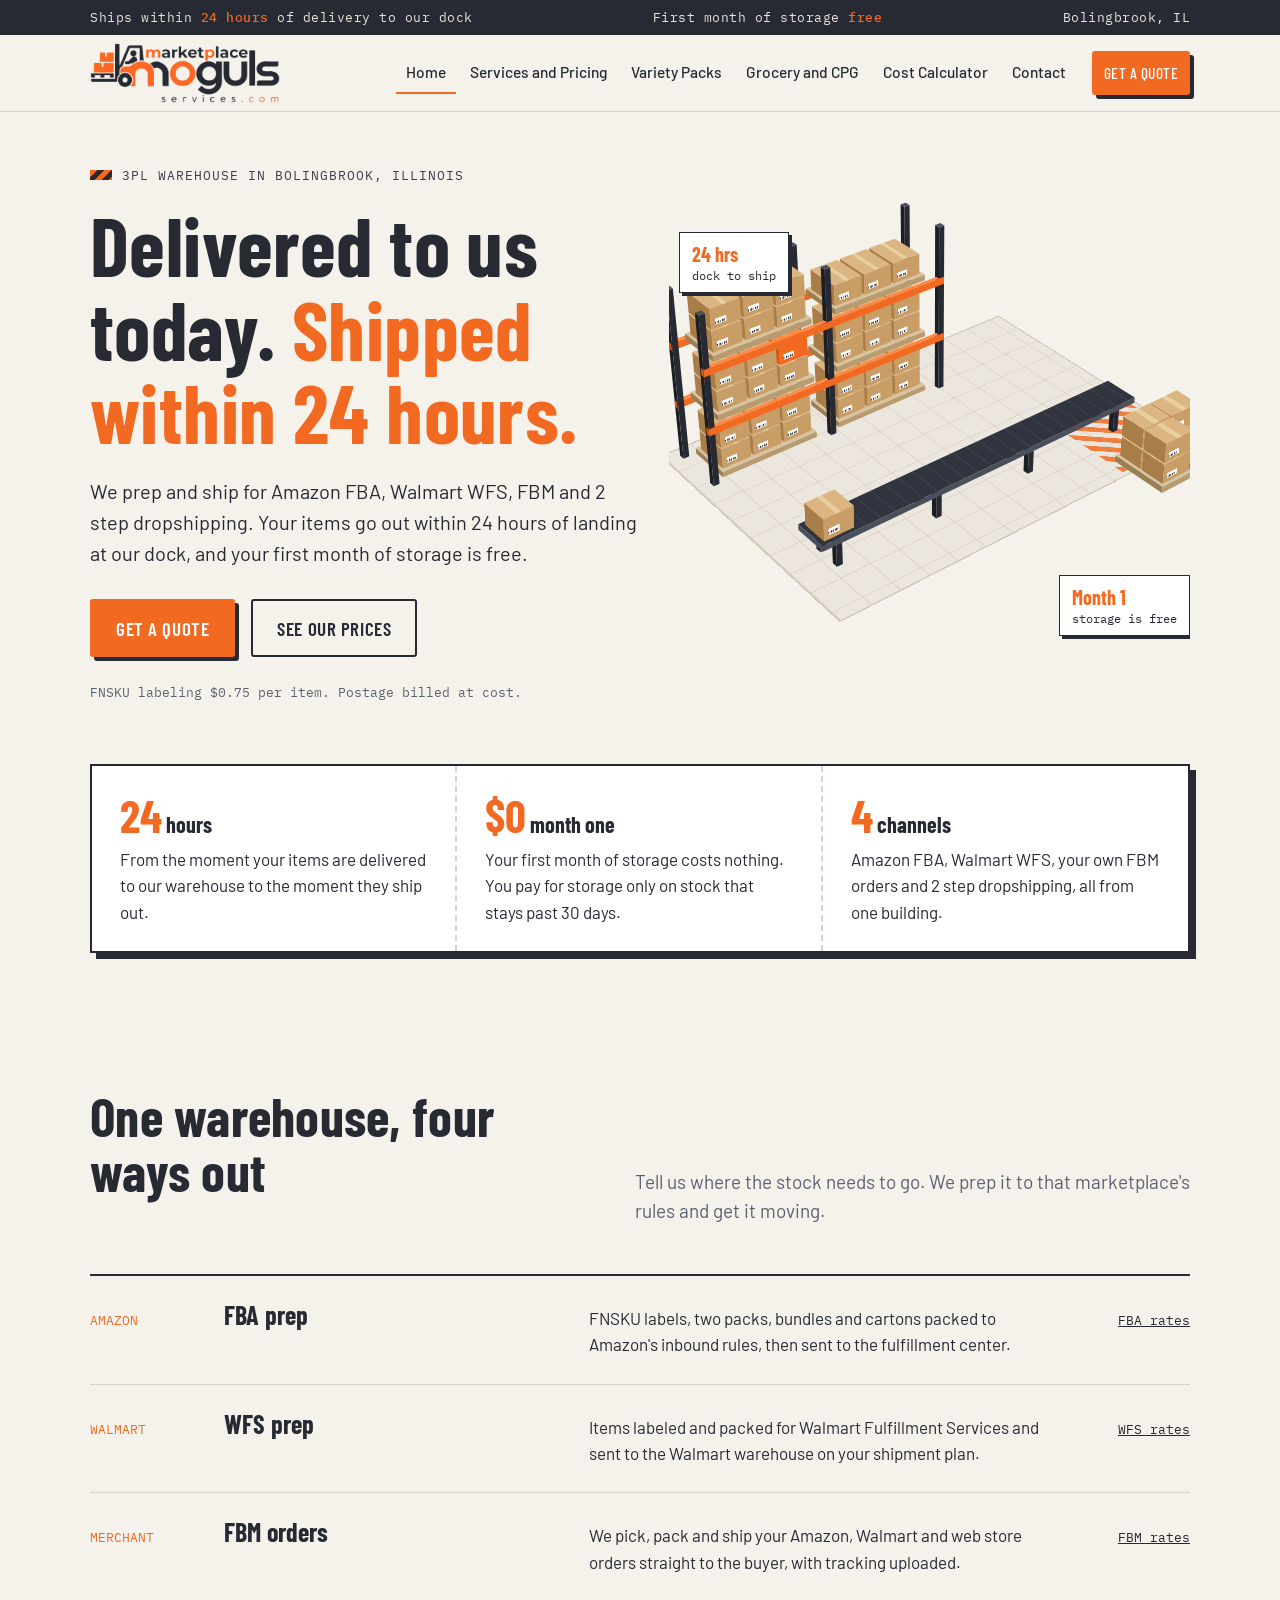
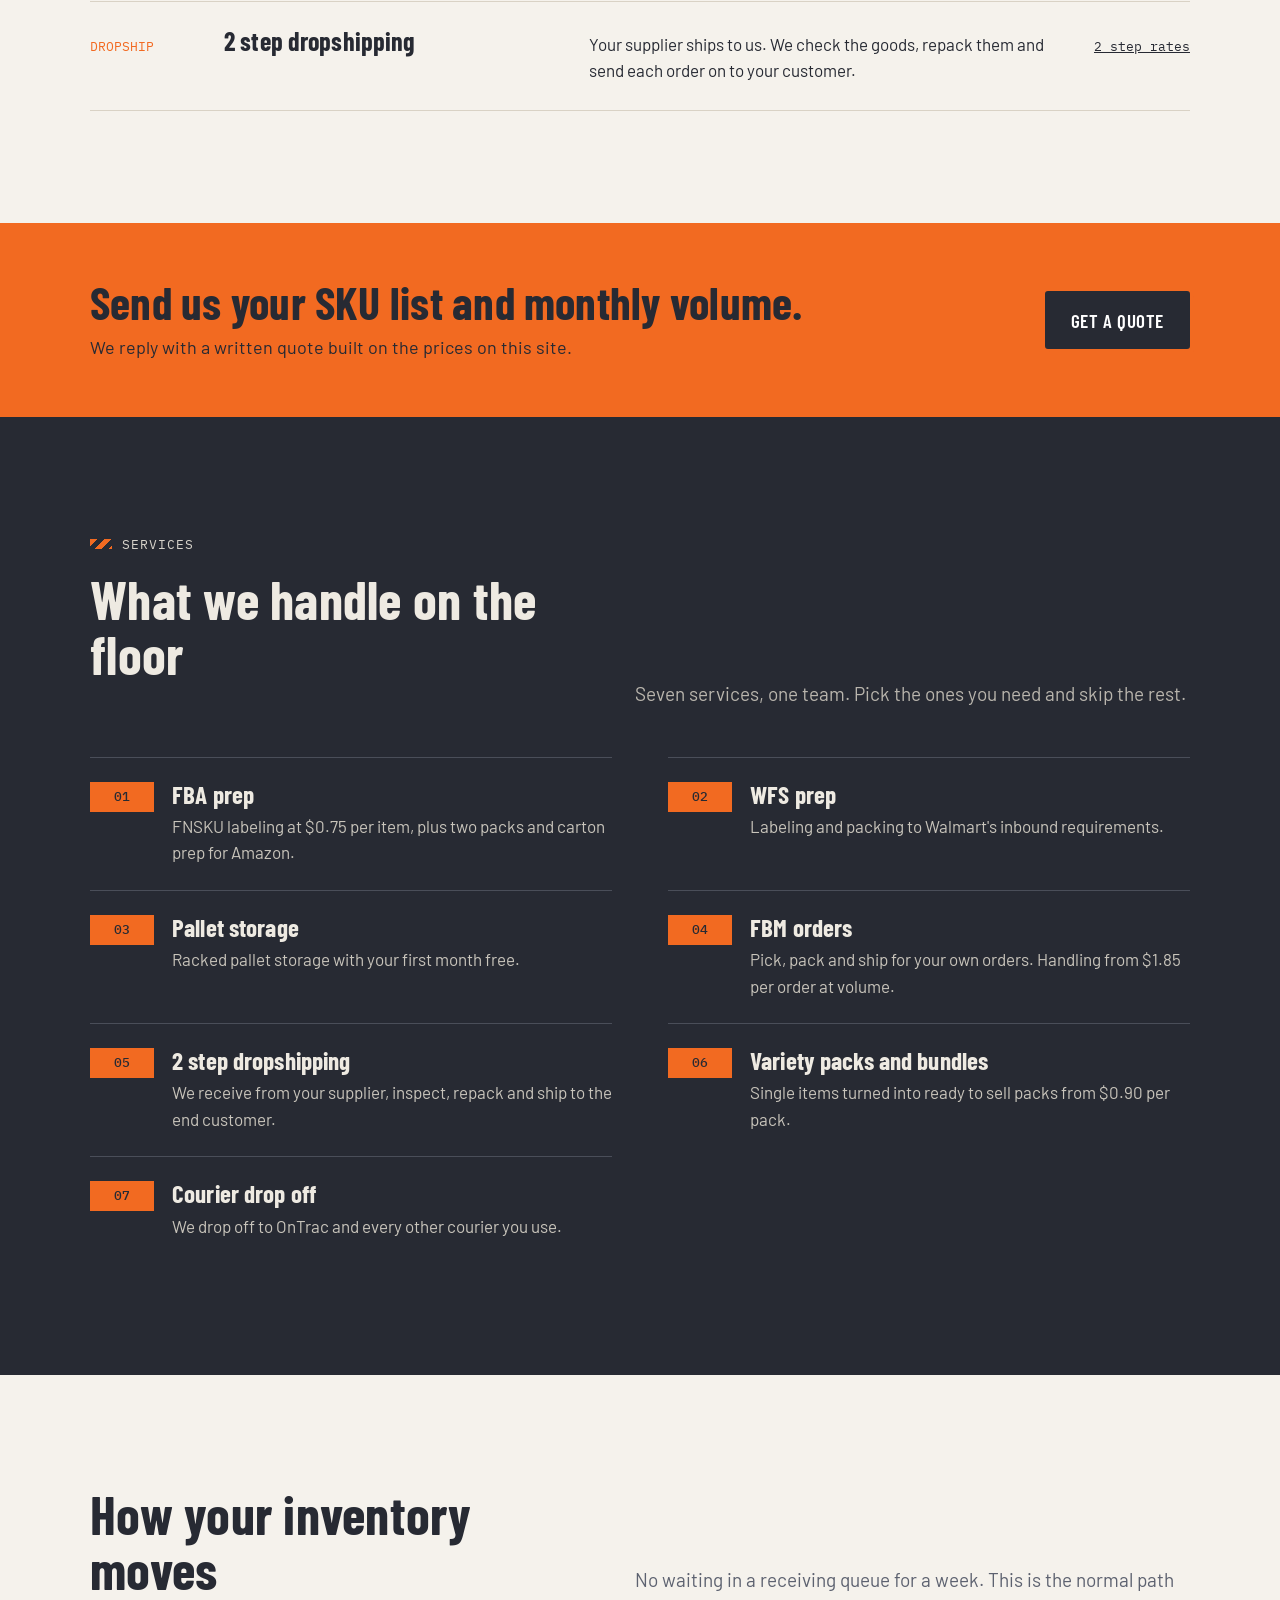
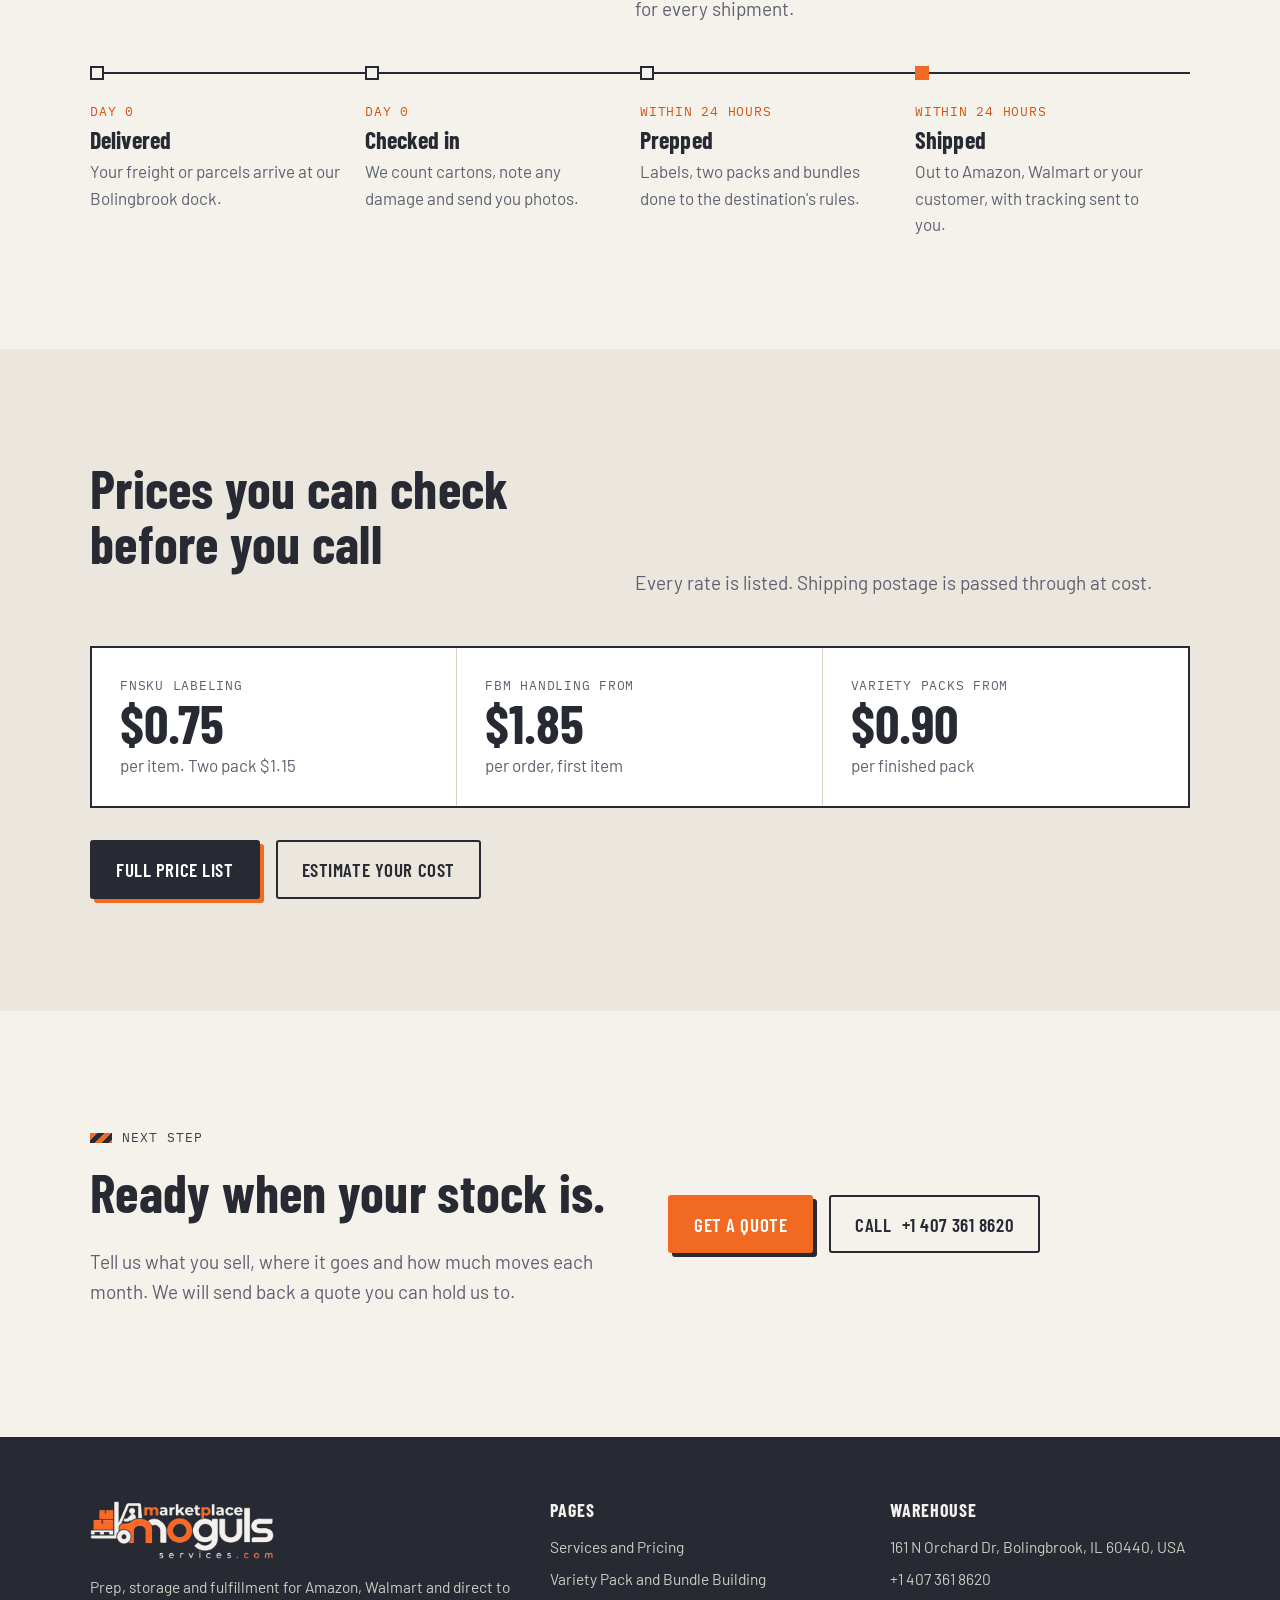
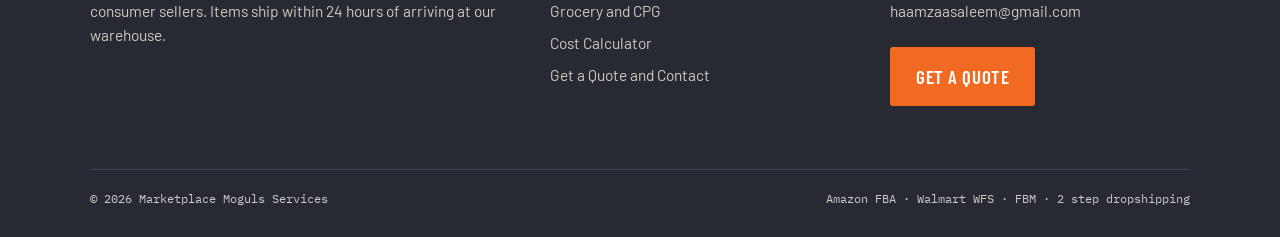
==== index.html @ 9d847d8a "Build 3PL warehouse website Six pages (home, services and pricing, variety packs, grocery and CPG, c" ====
<!doctype html>
<html lang="en">
<head>
<meta charset="utf-8">
<meta name="viewport" content="width=device-width, initial-scale=1">
<title>Marketplace Moguls Services | 3PL Prep and Fulfillment in Bolingbrook, IL</title>
<meta name="description" content="Amazon FBA prep, Walmart WFS prep, FBM orders and 2 step dropshipping. Items ship within 24 hours of delivery and the first month of storage is free.">
<link rel="icon" href="assets/img/favicon.png">
<link rel="preconnect" href="https://fonts.googleapis.com">
<link rel="preconnect" href="https://fonts.gstatic.com" crossorigin>
<link href="https://fonts.googleapis.com/css2?family=Barlow:wght@400;500;600&family=Barlow+Condensed:wght@600;700&family=IBM+Plex+Mono:wght@400;500&display=swap" rel="stylesheet">
<link rel="stylesheet" href="assets/css/style.css">
</head>
<body>
<a class="skip" href="#main">Skip to content</a>
<div class="topbar">
  <div class="wrap">
    <span>Ships within <b>24 hours</b> of delivery to our dock</span>
    <span class="hide-sm">First month of storage <b>free</b></span>
    <span class="hide-sm">Bolingbrook, IL</span>
  </div>
</div>
<header class="site-header">
  <div class="wrap">
    <a class="brand" href="index.html"><img src="assets/img/logo.png" alt="Marketplace Moguls Services" width="1000" height="315"></a>
    <button class="menu-btn" type="button" aria-expanded="false" aria-controls="nav">Menu</button>
    <nav class="nav" id="nav" aria-label="Main">
      <a href="index.html" aria-current="page">Home</a>
      <a href="services.html">Services and Pricing</a>
      <a href="bundles.html">Variety Packs</a>
      <a href="grocery.html">Grocery and CPG</a>
      <a href="calculator.html">Cost Calculator</a>
      <a href="quote.html">Contact</a>
      <a class="btn orange header-cta" href="quote.html">Get a Quote</a>
    </nav>
  </div>
</header>
<main id="main">
<section class="hero">
  <div class="wrap">
    <div>
      <div class="tag">3PL warehouse in Bolingbrook, Illinois</div>
      <h1>Delivered to us today. <em>Shipped within 24 hours.</em></h1>
      <p class="lead">We prep and ship for Amazon FBA, Walmart WFS, FBM and 2 step dropshipping. Your items go out within 24 hours of landing at our dock, and your first month of storage is free.</p>
      <div class="btn-row">
        <a class="btn orange" href="quote.html">Get a Quote</a>
        <a class="btn ghost" href="services.html">See our prices</a>
      </div>
      <p class="hero-note">FNSKU labeling <span data-price="fnsku.perItem">$0.75</span> per item. Postage billed at cost.</p>
    </div>
    <div class="stage" data-scene="hero" aria-hidden="true">
      <div class="chip a"><b>24 hrs</b>dock to ship</div>
      <div class="chip b"><b>Month 1</b>storage is free</div>
      <div class="world"></div>
    </div>
  </div>
</section>

<section style="padding-top:8px">
  <div class="wrap">
    <div class="ticket tilt" data-tilt="3">
      <div>
        <div class="big">24<small>hours</small></div>
        <p>From the moment your items are delivered to our warehouse to the moment they ship out.</p>
      </div>
      <div>
        <div class="big">$0<small>month one</small></div>
        <p>Your first month of storage costs nothing. You pay for storage only on stock that stays past 30 days.</p>
      </div>
      <div>
        <div class="big">4<small>channels</small></div>
        <p>Amazon FBA, Walmart WFS, your own FBM orders and 2 step dropshipping, all from one building.</p>
      </div>
    </div>
  </div>
</section>

<section style="padding-top:24px">
  <div class="wrap">
    <div class="section-head reveal">
      <h2>One warehouse, four ways out</h2>
      <p class="muted">Tell us where the stock needs to go. We prep it to that marketplace's rules and get it moving.</p>
    </div>
    <div class="channels">
      <div class="channel reveal">
        <span class="code">AMAZON</span>
        <h3>FBA prep</h3>
        <p>FNSKU labels, two packs, bundles and cartons packed to Amazon's inbound rules, then sent to the fulfillment center.</p>
        <a href="services.html#fba">FBA rates</a>
      </div>
      <div class="channel reveal">
        <span class="code">WALMART</span>
        <h3>WFS prep</h3>
        <p>Items labeled and packed for Walmart Fulfillment Services and sent to the Walmart warehouse on your shipment plan.</p>
        <a href="services.html#wfs">WFS rates</a>
      </div>
      <div class="channel reveal">
        <span class="code">MERCHANT</span>
        <h3>FBM orders</h3>
        <p>We pick, pack and ship your Amazon, Walmart and web store orders straight to the buyer, with tracking uploaded.</p>
        <a href="services.html#fbm">FBM rates</a>
      </div>
      <div class="channel reveal">
        <span class="code">DROPSHIP</span>
        <h3>2 step dropshipping</h3>
        <p>Your supplier ships to us. We check the goods, repack them and send each order on to your customer.</p>
        <a href="services.html#two-step">2 step rates</a>
      </div>
    </div>
  </div>
</section>

<div class="cta-band">
  <div class="wrap">
    <div>
      <h2>Send us your SKU list and monthly volume.</h2>
      <p>We reply with a written quote built on the prices on this site.</p>
    </div>
    <a class="btn" href="quote.html">Get a Quote</a>
  </div>
</div>

<section class="on-dark">
  <div class="wrap">
    <div class="section-head">
      <div>
        <div class="tag">Services</div>
        <h2>What we handle on the floor</h2>
      </div>
      <p class="muted">Seven services, one team. Pick the ones you need and skip the rest.</p>
    </div>
    <div class="aisles">
      <a class="aisle" href="services.html#fba"><span class="num">01</span><div><h3>FBA prep</h3><p>FNSKU labeling at <span data-price="fnsku.perItem">$0.75</span> per item, plus two packs and carton prep for Amazon.</p></div></a>
      <a class="aisle" href="services.html#wfs"><span class="num">02</span><div><h3>WFS prep</h3><p>Labeling and packing to Walmart's inbound requirements.</p></div></a>
      <a class="aisle" href="services.html#storage"><span class="num">03</span><div><h3>Pallet storage</h3><p>Racked pallet storage with your first month free.</p></div></a>
      <a class="aisle" href="services.html#fbm"><span class="num">04</span><div><h3>FBM orders</h3><p>Pick, pack and ship for your own orders. Handling from <span data-price="d.fbmFrom">$1.85</span> per order at volume.</p></div></a>
      <a class="aisle" href="services.html#two-step"><span class="num">05</span><div><h3>2 step dropshipping</h3><p>We receive from your supplier, inspect, repack and ship to the end customer.</p></div></a>
      <a class="aisle" href="bundles.html"><span class="num">06</span><div><h3>Variety packs and bundles</h3><p>Single items turned into ready to sell packs from <span data-price="d.bundleFrom">$0.90</span> per pack.</p></div></a>
      <a class="aisle" href="services.html#courier"><span class="num">07</span><div><h3>Courier drop off</h3><p>We drop off to OnTrac and every other courier you use.</p></div></a>
    </div>
  </div>
</section>

<section>
  <div class="wrap">
    <div class="section-head reveal">
      <h2>How your inventory moves</h2>
      <p class="muted">No waiting in a receiving queue for a week. This is the normal path for every shipment.</p>
    </div>
    <ol class="timeline reveal">
      <li><span class="when">Day 0</span><h4>Delivered</h4><p>Your freight or parcels arrive at our Bolingbrook dock.</p></li>
      <li><span class="when">Day 0</span><h4>Checked in</h4><p>We count cartons, note any damage and send you photos.</p></li>
      <li><span class="when">Within 24 hours</span><h4>Prepped</h4><p>Labels, two packs and bundles done to the destination's rules.</p></li>
      <li><span class="when">Within 24 hours</span><h4>Shipped</h4><p>Out to Amazon, Walmart or your customer, with tracking sent to you.</p></li>
    </ol>
  </div>
</section>

<section class="band-paper2">
  <div class="wrap">
    <div class="section-head reveal">
      <h2>Prices you can check before you call</h2>
      <p class="muted">Every rate is listed. Shipping postage is passed through at cost.</p>
    </div>
    <div class="snap tilt" data-tilt="3">
      <div>
        <div class="from">FNSKU labeling</div>
        <div class="amt" data-price="fnsku.perItem">$0.75</div>
        <div class="unit">per item. Two pack <span data-price="d.twoPack">$1.15</span></div>
      </div>
      <div>
        <div class="from">FBM handling from</div>
        <div class="amt" data-price="d.fbmFrom">$1.85</div>
        <div class="unit">per order, first item</div>
      </div>
      <div>
        <div class="from">Variety packs from</div>
        <div class="amt" data-price="d.bundleFrom">$0.90</div>
        <div class="unit">per finished pack</div>
      </div>
    </div>
    <div class="btn-row" style="margin-top:32px">
      <a class="btn" href="services.html">Full price list</a>
      <a class="btn ghost" href="calculator.html">Estimate your cost</a>
    </div>
  </div>
</section>

<section>
  <div class="wrap split">
    <div class="reveal">
      <div class="tag">Next step</div>
      <h2>Ready when your stock is.</h2>
      <p class="muted" style="font-size:19px">Tell us what you sell, where it goes and how much moves each month. We will send back a quote you can hold us to.</p>
    </div>
    <div class="btn-row reveal">
      <a class="btn orange" href="quote.html">Get a Quote</a>
      <a class="btn ghost" href="tel:+14073618620" data-setting-href="phone">Call <span data-setting="phone">+1 407 361 8620</span></a>
    </div>
  </div>
</section>
</main>
<footer class="site-footer">
  <div class="wrap">
    <div class="cols">
      <div>
        <img src="assets/img/logo-light.png" alt="Marketplace Moguls Services" width="1000" height="315" loading="lazy">
        <p>Prep, storage and fulfillment for Amazon, Walmart and direct to consumer sellers. Items ship within 24 hours of arriving at our warehouse.</p>
      </div>
      <div>
        <h4>Pages</h4>
        <ul>
          <li><a href="services.html">Services and Pricing</a></li>
          <li><a href="bundles.html">Variety Pack and Bundle Building</a></li>
          <li><a href="grocery.html">Grocery and CPG</a></li>
          <li><a href="calculator.html">Cost Calculator</a></li>
          <li><a href="quote.html">Get a Quote and Contact</a></li>
        </ul>
      </div>
      <div>
        <h4>Warehouse</h4>
        <ul>
          <li data-setting="address">161 N Orchard Dr, Bolingbrook, IL 60440, USA</li>
          <li data-if-setting="phone"><a href="tel:+14073618620" data-setting-href="phone" data-setting="phone">+1 407 361 8620</a></li>
          <li><a href="mailto:haamzaasaleem@gmail.com" data-setting-href="contactEmail" data-setting="contactEmail">haamzaasaleem@gmail.com</a></li>
          <li data-if-setting="hours" data-setting="hours"></li>
        </ul>
        <p style="margin-top:20px"><a class="btn orange" href="quote.html">Get a Quote</a></p>
      </div>
    </div>
    <div class="base">
      <span>&copy; <span data-year>2026</span> Marketplace Moguls Services</span>
      <span>Amazon FBA &middot; Walmart WFS &middot; FBM &middot; 2 step dropshipping</span>
    </div>
  </div>
</footer>
<script src="assets/js/site.js"></script>
<script src="assets/js/three-d.js"></script>
</body>
</html>
---- assets/css/style.css ----
/* Marketplace Moguls Services
   Plain CSS, no framework. Colors come from the logo. */

:root {
  --ink: #272a33;
  --ink-2: #3b3f4b;
  --ink-soft: #5d6270;
  --orange: #f26a21;
  --orange-deep: #d4550f;
  --paper: #f5f2ec;
  --paper-2: #ece7de;
  --white: #ffffff;
  --line: #d9d2c5;
  --kraft: #c99d66;
  --kraft-top: #dcb682;
  --kraft-side: #a97d48;
  --ok: #2f7a4a;
  --err: #b3261e;

  --f-head: "Barlow Condensed", "Arial Narrow", sans-serif;
  --f-body: "Barlow", "Helvetica Neue", Arial, sans-serif;
  --f-mono: "IBM Plex Mono", ui-monospace, Menlo, monospace;

  --wrap: 1180px;
  --gutter: clamp(16px, 4vw, 40px);
}

*, *::before, *::after { box-sizing: border-box; }
html { scroll-behavior: smooth; }
body {
  margin: 0;
  background: var(--paper);
  color: var(--ink);
  font-family: var(--f-body);
  font-size: 17px;
  line-height: 1.55;
  -webkit-font-smoothing: antialiased;
}
img { max-width: 100%; display: block; }
a { color: inherit; }
p { margin: 0 0 1em; }
h1, h2, h3, h4 {
  font-family: var(--f-head);
  font-weight: 700;
  line-height: 1.02;
  margin: 0 0 .5em;
  letter-spacing: .005em;
}
h1 { font-size: clamp(44px, 6.4vw, 84px); }
h2 { font-size: clamp(34px, 4.2vw, 54px); }
h3 { font-size: 26px; }
h4 { font-size: 20px; }

.wrap { max-width: var(--wrap); margin: 0 auto; padding: 0 var(--gutter); }
.mono { font-family: var(--f-mono); }
.muted { color: var(--ink-soft); }
.accent { color: var(--orange); }
.skip { position: absolute; left: -999px; }
.skip:focus { left: 12px; top: 12px; z-index: 99; background: var(--white); padding: 8px 12px; }

/* small uppercase tag, styled like a rack location label */
.tag {
  display: inline-flex;
  align-items: center;
  gap: 10px;
  font-family: var(--f-mono);
  font-size: 12.5px;
  letter-spacing: .08em;
  text-transform: uppercase;
  color: var(--ink-2);
  margin-bottom: 18px;
}
.tag::before {
  content: "";
  width: 22px;
  height: 10px;
  background: repeating-linear-gradient(135deg, var(--orange) 0 5px, var(--ink) 5px 10px);
}
.on-dark .tag { color: #d7d3cb; }

/* ---------- buttons ---------- */
.btn {
  display: inline-flex;
  align-items: center;
  justify-content: center;
  gap: 10px;
  font-family: var(--f-head);
  font-size: 19px;
  font-weight: 600;
  letter-spacing: .03em;
  text-transform: uppercase;
  text-decoration: none;
  padding: 13px 24px 12px;
  border: 2px solid var(--ink);
  background: var(--ink);
  color: var(--white);
  border-radius: 3px;
  cursor: pointer;
  transition: transform .15s ease, background .15s ease, box-shadow .15s ease;
  box-shadow: 4px 4px 0 var(--orange);
}
.btn:hover { transform: translate(-2px, -2px); box-shadow: 6px 6px 0 var(--orange); }
.btn:active { transform: translate(2px, 2px); box-shadow: 1px 1px 0 var(--orange); }
.btn.orange { background: var(--orange); border-color: var(--orange); box-shadow: 4px 4px 0 var(--ink); }
.btn.orange:hover { box-shadow: 6px 6px 0 var(--ink); }
.btn.ghost { background: transparent; color: var(--ink); box-shadow: none; }
.btn.ghost:hover { background: var(--ink); color: var(--white); transform: none; }
.btn.light { background: var(--paper); color: var(--ink); border-color: var(--paper); box-shadow: 4px 4px 0 var(--ink); }
.btn[disabled] { opacity: .6; cursor: wait; }
.btn-row { display: flex; flex-wrap: wrap; gap: 16px; align-items: center; }

/* ---------- header ---------- */
.topbar {
  background: var(--ink);
  color: #e9e5dd;
  font-family: var(--f-mono);
  font-size: 12.5px;
  letter-spacing: .04em;
}
.topbar .wrap { display: flex; gap: 28px; justify-content: space-between; padding-top: 8px; padding-bottom: 8px; }
.topbar b { color: var(--orange); font-weight: 500; }
.topbar a { text-decoration: none; }

.site-header {
  position: sticky;
  top: 0;
  z-index: 50;
  background: rgba(245, 242, 236, .94);
  backdrop-filter: saturate(1.2) blur(6px);
  border-bottom: 1px solid var(--line);
}
.site-header .wrap { display: flex; align-items: center; gap: 24px; height: 76px; }
.brand img { height: 60px; width: auto; }
.nav { display: flex; gap: 4px; margin-left: auto; align-items: center; }
.nav a {
  text-decoration: none;
  font-weight: 500;
  font-size: 15.5px;
  padding: 8px 10px;
  border-bottom: 2px solid transparent;
}
.nav a:hover { border-color: var(--line); }
.nav a[aria-current="page"] { border-color: var(--orange); }
.header-cta { margin-left: 12px; padding: 10px 18px 9px; font-size: 17px; box-shadow: 3px 3px 0 var(--orange); }
.menu-btn {
  display: none;
  margin-left: auto;
  background: none;
  border: 2px solid var(--ink);
  padding: 8px 10px;
  font-family: var(--f-mono);
  font-size: 13px;
  cursor: pointer;
}

@media (max-width: 1060px) {
  .menu-btn { display: block; }
  .nav {
    position: absolute;
    top: 76px; left: 0; right: 0;
    flex-direction: column;
    align-items: stretch;
    background: var(--paper);
    border-bottom: 2px solid var(--ink);
    padding: 8px var(--gutter) 20px;
    display: none;
  }
  .nav.open { display: flex; }
  .nav a { padding: 12px 0; border-bottom: 1px solid var(--line); }
  .header-cta { margin: 14px 0 0; }
  .topbar .hide-sm { display: none; }
}

/* ---------- sections ---------- */
section { padding: clamp(64px, 9vw, 112px) 0; }
.on-dark { background: var(--ink); color: #eeeae2; }
.on-dark .muted { color: #b9b5ad; }
.band-paper2 { background: var(--paper-2); }
.section-head { display: grid; grid-template-columns: 1fr 1.1fr; gap: 40px; align-items: end; margin-bottom: 48px; }
.section-head p { font-size: 19px; margin: 0; }
@media (max-width: 860px) { .section-head { grid-template-columns: 1fr; gap: 12px; } }

/* ---------- hero ---------- */
.hero { padding: 48px 0 40px; overflow: hidden; }
.hero .wrap { display: grid; grid-template-columns: 1.05fr 1fr; gap: 32px; align-items: center; }
.hero h1 { margin-bottom: 22px; }
.hero h1 em { font-style: normal; color: var(--orange); }
.hero .lead { font-size: 20px; max-width: 34em; margin-bottom: 30px; }
.hero-note { margin-top: 26px; font-family: var(--f-mono); font-size: 13px; color: var(--ink-soft); }
@media (max-width: 920px) { .hero .wrap { grid-template-columns: 1fr; } }

.page-hero { padding: 64px 0 56px; border-bottom: 1px solid var(--line); }
.page-hero .wrap { display: grid; grid-template-columns: 1.2fr 1fr; gap: 40px; align-items: center; }
.page-hero p.lead { font-size: 20px; max-width: 36em; }
@media (max-width: 920px) { .page-hero .wrap { grid-template-columns: 1fr; } }

/* ---------- 3D primitives ---------- */
.stage {
  position: relative;
  height: 470px;
  perspective: 1600px;
  perspective-origin: 50% 30%;
  overflow: hidden;
}
.world {
  position: absolute;
  left: 50%; top: 52%;
  width: 0; height: 0;
  transform-style: preserve-3d;
  transform: rotateX(58deg) rotateZ(-38deg);
  transition: transform .5s cubic-bezier(.2,.7,.2,1);
}
.cub, .cub > i { position: absolute; transform-style: preserve-3d; }
.cub > i { display: block; backface-visibility: hidden; }
.cub > i.t { background: var(--kraft-top); }
.cub > i.f { background: var(--kraft); }
.cub > i.b { background: var(--kraft); }
.cub > i.l { background: var(--kraft-side); }
.cub > i.r { background: var(--kraft-side); }

/* tape across the top of a carton */
.carton > i.t { background: linear-gradient(90deg, transparent 42%, #e9cf9f 42% 58%, transparent 58%), var(--kraft-top); }
.carton > i.f::after {
  content: "";
  position: absolute;
  left: 14%; bottom: 18%;
  width: 38%; height: 30%;
  background:
    repeating-linear-gradient(90deg, var(--ink) 0 1px, transparent 1px 3px, var(--ink) 3px 5px, transparent 5px 6px) 6% 70% / 88% 34% no-repeat,
    #fbfaf7;
}
.carton.orange > i.t { background: linear-gradient(90deg, transparent 42%, #ffb07f 42% 58%, transparent 58%), #ff8a45; }
.carton.orange > i.f, .carton.orange > i.b { background: var(--orange); }
.carton.orange > i.l, .carton.orange > i.r { background: var(--orange-deep); }

.steel > i.t { background: #4a4f5c; }
.steel > i.f, .steel > i.b { background: var(--ink); }
.steel > i.l, .steel > i.r { background: #1c1e25; }
.beam > i.t { background: #ff8a45; }
.beam > i.f, .beam > i.b { background: var(--orange); }
.beam > i.l, .beam > i.r { background: var(--orange-deep); }
.wood > i.t { background: #d8c3a0; }
.wood > i.f, .wood > i.b { background: #b89c70; }
.wood > i.l, .wood > i.r { background: #9a7f55; }
.belt > i.t { background: repeating-linear-gradient(90deg, #30343e 0 18px, #3a3f4a 18px 20px); animation: belt 1.2s linear infinite; background-size: 20px 100%; }
.belt > i.f, .belt > i.b, .belt > i.l, .belt > i.r { background: #4a4f5c; }
@keyframes belt { to { background-position: 20px 0; } }

.floor {
  position: absolute;
  transform-style: preserve-3d;
  background:
    linear-gradient(var(--paper-2), var(--paper-2)) padding-box;
  border: 2px solid #cfc7b8;
}
.floor::before {
  content: "";
  position: absolute; inset: 0;
  background-image:
    linear-gradient(#d5cdbf 1px, transparent 1px),
    linear-gradient(90deg, #d5cdbf 1px, transparent 1px);
  background-size: 40px 40px;
}
.floor .lane {
  position: absolute;
  background: repeating-linear-gradient(45deg, var(--orange) 0 10px, transparent 10px 20px);
  opacity: .85;
}

/* moving cartons on the conveyor */
.mover { animation: slide 7s linear infinite; }
/* scale in and out at the belt ends; opacity would flatten the 3D group */
@keyframes slide {
  0% { transform: translate3d(0, 0, 0) scale3d(.01, .01, .01); }
  6% { transform: translate3d(calc(var(--dist) * .06), 0, 0) scale3d(1, 1, 1); }
  94% { transform: translate3d(calc(var(--dist) * .94), 0, 0) scale3d(1, 1, 1); }
  100% { transform: translate3d(var(--dist), 0, 0) scale3d(.01, .01, .01); }
}

/* floating labels anchored over the 3D scene */
.stage .chip {
  position: absolute;
  background: var(--white);
  border: 1.5px solid var(--ink);
  padding: 8px 12px;
  font-family: var(--f-mono);
  font-size: 12px;
  line-height: 1.35;
  box-shadow: 3px 3px 0 var(--ink);
  z-index: 3;
}
.stage .chip b { display: block; font-family: var(--f-head); font-size: 20px; font-weight: 700; color: var(--orange); }
.stage .chip.a { left: 2%; top: 6%; }
.stage .chip.b { right: 0; bottom: 8%; }
@media (max-width: 920px) { .stage { height: 380px; } }
@media (max-width: 520px) { .stage { height: 300px; } .stage .chip { font-size: 11px; } }

/* ---------- ticket strip (key facts) ---------- */
.ticket {
  display: grid;
  grid-template-columns: repeat(3, 1fr);
  background: var(--white);
  border: 2px solid var(--ink);
  box-shadow: 6px 6px 0 var(--ink);
}
.ticket > div { padding: 26px 28px; border-right: 2px dashed var(--line); }
.ticket > div:last-child { border-right: 0; }
.ticket .big { font-family: var(--f-head); font-weight: 700; font-size: 46px; line-height: 1; color: var(--orange); }
.ticket .big small { font-size: 22px; color: var(--ink); margin-left: 4px; }
.ticket p { margin: 8px 0 0; }
@media (max-width: 760px) {
  .ticket { grid-template-columns: 1fr; }
  .ticket > div { border-right: 0; border-bottom: 2px dashed var(--line); }
  .ticket > div:last-child { border-bottom: 0; }
}

/* ---------- channel rows ---------- */
.channels { border-top: 2px solid var(--ink); }
.channel {
  display: grid;
  grid-template-columns: 110px 1fr 1.4fr 100px;
  gap: 24px;
  align-items: baseline;
  padding: 26px 0;
  border-bottom: 1px solid var(--line);
}
.channel .code { font-family: var(--f-mono); font-size: 13px; color: var(--orange); }
.channel h3 { margin: 0; }
.channel p { margin: 0; }
.channel a { font-family: var(--f-mono); font-size: 13px; white-space: nowrap; text-align: right; }
@media (max-width: 760px) { .channel { grid-template-columns: 1fr; gap: 6px; } }

/* ---------- service list (aisle style) ---------- */
.aisles { display: grid; grid-template-columns: repeat(2, 1fr); gap: 0 56px; }
.aisle {
  display: grid;
  grid-template-columns: 64px 1fr;
  gap: 18px;
  padding: 24px 0;
  border-top: 1px solid #4a4e59;
  text-decoration: none;
}
.aisle .num {
  font-family: var(--f-mono);
  font-size: 13px;
  background: var(--orange);
  color: var(--ink);
  height: 30px;
  display: grid;
  place-items: center;
  font-weight: 500;
}
.aisle h3 { margin: 0 0 6px; font-size: 25px; }
.aisle p { margin: 0; color: #c8c4bb; }
a.aisle:hover h3 { color: var(--orange); }
@media (max-width: 760px) { .aisles { grid-template-columns: 1fr; } }

/* ---------- mid CTA band ---------- */
.cta-band { background: var(--orange); color: var(--ink); padding: 56px 0; position: relative; overflow: hidden; }
.cta-band .wrap { display: flex; flex-wrap: wrap; align-items: center; justify-content: space-between; gap: 24px; }
.cta-band h2 { margin: 0; max-width: 18em; font-size: clamp(30px, 3.6vw, 46px); }
.cta-band p { margin: 8px 0 0; font-size: 18px; }

/* ---------- timeline ---------- */
.timeline { display: grid; grid-template-columns: repeat(4, 1fr); counter-reset: step; border-top: 2px solid var(--ink); }
.timeline li { list-style: none; padding: 22px 22px 0 0; position: relative; }
.timeline li::before {
  content: "";
  position: absolute; top: -8px; left: 0;
  width: 14px; height: 14px;
  background: var(--paper);
  border: 2px solid var(--ink);
}
.timeline li:last-child::before { background: var(--orange); border-color: var(--orange); }
.timeline .when { font-family: var(--f-mono); font-size: 12.5px; color: var(--orange-deep); text-transform: uppercase; letter-spacing: .06em; }
.timeline h4 { margin: 6px 0 6px; font-size: 24px; }
.timeline p { color: var(--ink-soft); margin: 0; }
.timeline { padding: 0; margin: 0; }
@media (max-width: 860px) { .timeline { grid-template-columns: 1fr 1fr; gap: 28px 0; } }
@media (max-width: 520px) { .timeline { grid-template-columns: 1fr; } }

/* ---------- price snapshot ---------- */
.snap { display: grid; grid-template-columns: repeat(3, 1fr); gap: 0; border: 2px solid var(--ink); background: var(--white); }
.snap > div { padding: 28px; border-right: 1px solid var(--line); }
.snap > div:last-child { border-right: 0; }
.snap .from { font-family: var(--f-mono); font-size: 12.5px; text-transform: uppercase; letter-spacing: .06em; color: var(--ink-soft); }
.snap .amt { font-family: var(--f-head); font-size: 54px; font-weight: 700; line-height: 1.05; }
.snap .unit { color: var(--ink-soft); }
@media (max-width: 760px) {
  .snap { grid-template-columns: 1fr; }
  .snap > div { border-right: 0; border-bottom: 1px solid var(--line); }
}

/* ---------- price tables ---------- */
.price-block { display: grid; grid-template-columns: 300px 1fr; gap: 48px; padding: 48px 0; border-top: 2px solid var(--ink); scroll-margin-top: 100px; }
.price-block:first-of-type { border-top: 0; padding-top: 0; }
.price-block h2 { font-size: 40px; }
.price-block .side p { color: var(--ink-soft); }
@media (max-width: 860px) { .price-block { grid-template-columns: 1fr; gap: 16px; } }

table.rate {
  width: 100%;
  border-collapse: collapse;
  background: var(--white);
  border: 1.5px solid var(--ink);
  font-size: 16.5px;
}
table.rate th, table.rate td { text-align: left; padding: 14px 18px; border-bottom: 1px solid var(--line); }
table.rate thead th {
  background: var(--ink);
  color: var(--paper);
  font-family: var(--f-mono);
  font-weight: 500;
  font-size: 12.5px;
  letter-spacing: .06em;
  text-transform: uppercase;
}
table.rate td.p { font-family: var(--f-mono); font-weight: 500; white-space: nowrap; }
table.rate tr:last-child td { border-bottom: 0; }
table.rate tbody tr:hover td { background: #fbf6ef; }
.table-scroll { overflow-x: auto; }
.fine { font-size: 14.5px; color: var(--ink-soft); margin-top: 14px; }
.pending { font-family: var(--f-mono); font-size: 14px; color: var(--orange-deep); }

.price-line {
  display: flex;
  flex-wrap: wrap;
  align-items: baseline;
  gap: 8px 16px;
  background: var(--white);
  border: 1.5px solid var(--ink);
  padding: 22px 24px;
}
.price-line .amt { font-family: var(--f-head); font-size: 48px; font-weight: 700; line-height: 1; }
.price-line + .price-line { border-top: 0; }

/* ---------- two column text ---------- */
.split { display: grid; grid-template-columns: 1fr 1fr; gap: 56px; align-items: center; }
@media (max-width: 860px) { .split { grid-template-columns: 1fr; gap: 32px; } }

.checks { list-style: none; padding: 0; margin: 0; border-top: 2px solid var(--ink); }
.checks li { padding: 18px 0 18px 44px; border-bottom: 1px solid var(--line); position: relative; }
.checks li::before {
  content: "";
  position: absolute; left: 4px; top: 22px;
  width: 20px; height: 12px;
  border-left: 3px solid var(--orange);
  border-bottom: 3px solid var(--orange);
  transform: rotate(-45deg);
}
.checks b { display: block; font-family: var(--f-head); font-size: 23px; font-weight: 700; }
.checks span { color: var(--ink-soft); }

/* expiry alert strip on grocery page */
.expiry { display: grid; grid-template-columns: repeat(3, 1fr); gap: 14px; margin-top: 8px; }
.expiry > div { background: var(--white); border: 1.5px solid var(--ink); padding: 18px; position: relative; }
.expiry .d { font-family: var(--f-head); font-weight: 700; font-size: 42px; line-height: 1; }
.expiry > div:nth-child(2) { border-color: var(--orange); }
.expiry > div:nth-child(3) { background: var(--orange); border-color: var(--orange); }
.expiry small { font-family: var(--f-mono); font-size: 12px; }
@media (max-width: 520px) { .expiry { grid-template-columns: 1fr; } }

/* FIFO lane graphic */
.fifo { display: flex; gap: 8px; align-items: flex-end; margin: 24px 0 8px; }
.fifo div {
  flex: 1;
  background: var(--kraft);
  border-top: 8px solid var(--kraft-top);
  padding: 30px 6px 10px;
  text-align: center;
  font-family: var(--f-mono);
  font-size: 12px;
  color: var(--ink);
}
.fifo div:first-child { background: var(--orange); border-top-color: #ff8a45; color: var(--ink); font-weight: 500; }

/* ---------- forms ---------- */
.form {
  background: var(--white);
  border: 2px solid var(--ink);
  padding: clamp(20px, 3.5vw, 36px);
  box-shadow: 8px 8px 0 var(--ink);
}
.form h3 { margin-top: 0; }
.grid2 { display: grid; grid-template-columns: 1fr 1fr; gap: 0 20px; }
@media (max-width: 620px) { .grid2 { grid-template-columns: 1fr; } }
.field { margin-bottom: 18px; }
.field label, .field .label {
  display: block;
  font-family: var(--f-mono);
  font-size: 12.5px;
  text-transform: uppercase;
  letter-spacing: .06em;
  margin-bottom: 7px;
}
.field input, .field select, .field textarea {
  width: 100%;
  font: inherit;
  font-size: 16px;
  color: var(--ink);
  background: var(--paper);
  border: 1.5px solid #bdb5a6;
  border-radius: 2px;
  padding: 11px 12px;
}
.field input:focus, .field select:focus, .field textarea:focus { outline: 2px solid var(--orange); outline-offset: 1px; border-color: var(--ink); }
.field textarea { min-height: 120px; resize: vertical; }
.opts { display: flex; flex-wrap: wrap; gap: 8px; }
.opts label {
  display: inline-flex;
  align-items: center;
  gap: 8px;
  border: 1.5px solid #bdb5a6;
  padding: 8px 12px;
  cursor: pointer;
  font-size: 15px;
  background: var(--paper);
  text-transform: none;
  letter-spacing: 0;
  font-family: var(--f-body);
  margin: 0;
}
.opts input { width: auto; accent-color: var(--orange); }
.opts label:has(input:checked) { border-color: var(--ink); background: #fde3d3; }
.hp { position: absolute; left: -5000px; }
.form-msg { margin-top: 16px; padding: 12px 14px; font-size: 15.5px; display: none; }
.form-msg.ok { display: block; background: #e3f1e7; border-left: 4px solid var(--ok); }
.form-msg.err { display: block; background: #fbe6e4; border-left: 4px solid var(--err); }
.req { color: var(--orange-deep); }

/* ---------- calculator ---------- */
.calc { display: grid; grid-template-columns: 380px 1fr; gap: 40px; align-items: start; }
@media (max-width: 980px) { .calc { grid-template-columns: 1fr; } }
.dims { display: grid; grid-template-columns: repeat(3, 1fr); gap: 10px; }
.box-preview { height: 230px; perspective: 900px; position: relative; margin: 0 0 8px; }
.box-preview .world { top: 58%; transform: rotateX(62deg) rotateZ(-36deg); }
.box-preview .readout { position: absolute; left: 0; bottom: 0; font-family: var(--f-mono); font-size: 12px; color: var(--ink-soft); }

.results { display: grid; grid-template-columns: repeat(4, 1fr); border: 2px solid var(--ink); background: var(--white); }
.results .col { padding: 22px 20px; border-right: 1px solid var(--line); display: flex; flex-direction: column; }
.results .col:last-child { border-right: 0; }
.results .ch { font-family: var(--f-mono); font-size: 12.5px; letter-spacing: .06em; text-transform: uppercase; color: var(--ink-soft); }
.results h3 { margin: 4px 0 12px; font-size: 28px; }
.results .per { font-family: var(--f-head); font-weight: 700; font-size: 42px; line-height: 1; white-space: nowrap; }
.results .per small { font-size: 16px; font-weight: 500; color: var(--ink-soft); margin-left: 4px; }
.results .start { font-family: var(--f-mono); font-size: 12px; color: var(--orange-deep); text-transform: uppercase; letter-spacing: .05em; min-height: 1.2em; }
.results ul { list-style: none; margin: 16px 0 0; padding: 14px 0 0; border-top: 1px dashed var(--line); font-size: 14.5px; }
.results li { display: flex; justify-content: space-between; gap: 10px; padding: 3px 0; }
.results li span:last-child { font-family: var(--f-mono); white-space: nowrap; }
.results .month { margin-top: auto; padding-top: 14px; font-size: 14.5px; color: var(--ink-soft); }
.results .month b { color: var(--ink); font-family: var(--f-mono); font-weight: 500; }
.results .col.low { background: #fff6ef; box-shadow: inset 0 4px 0 var(--orange); }
@media (max-width: 1100px) { .results { grid-template-columns: 1fr 1fr; } .results .col:nth-child(2) { border-right: 0; } .results .col:nth-child(-n+2) { border-bottom: 1px solid var(--line); } }
@media (max-width: 560px) { .results { grid-template-columns: 1fr; } .results .col { border-right: 0; border-bottom: 1px solid var(--line); } }
.estimate-note { margin-top: 14px; font-size: 15px; padding: 12px 16px; background: var(--paper-2); border-left: 4px solid var(--ink); }
.calc-extra { margin-top: 18px; font-size: 15px; }
.calc-extra .flag { color: var(--orange-deep); font-weight: 600; }

/* ---------- contact ---------- */
.contact-grid { display: grid; grid-template-columns: 1.5fr 1fr; gap: 48px; align-items: start; }
@media (max-width: 920px) { .contact-grid { grid-template-columns: 1fr; } }
.contact-card { border-top: 2px solid var(--ink); padding-top: 18px; }
.contact-card dl { margin: 0; }
.contact-card dt { font-family: var(--f-mono); font-size: 12px; text-transform: uppercase; letter-spacing: .06em; color: var(--ink-soft); margin-top: 18px; }
.contact-card dd { margin: 4px 0 0; font-size: 19px; }

/* ---------- footer ---------- */
.site-footer { background: var(--ink); color: #cfcbc3; padding: 64px 0 28px; font-size: 15.5px; }
.site-footer .cols { display: grid; grid-template-columns: 1.4fr 1fr 1fr; gap: 40px; }
.site-footer img { height: 58px; width: auto; margin-bottom: 16px; }
.site-footer h4 { color: var(--paper); font-size: 18px; text-transform: uppercase; letter-spacing: .05em; margin-bottom: 12px; }
.site-footer ul { list-style: none; padding: 0; margin: 0; }
.site-footer li { padding: 4px 0; }
.site-footer a { text-decoration: none; }
.site-footer a:hover { color: var(--orange); }
.site-footer .base { margin-top: 48px; padding-top: 20px; border-top: 1px solid #424653; display: flex; justify-content: space-between; flex-wrap: wrap; gap: 12px; font-family: var(--f-mono); font-size: 12px; }
@media (max-width: 760px) { .site-footer .cols { grid-template-columns: 1fr; } }

/* ---------- tilt + reveal ---------- */
.tilt { transform-style: preserve-3d; transition: transform .25s ease; will-change: transform; }
.reveal { opacity: 0; transform: translateY(18px); transition: opacity .6s ease, transform .6s ease; }
.reveal.in { opacity: 1; transform: none; }

/* bundle assembly scene */
.bundle-stage { height: 380px; }
.bundle-stage .world { transform: rotateX(60deg) rotateZ(-40deg); }
.bundle-stage .item { transition: transform 1.1s cubic-bezier(.3,.8,.2,1); }
.bundle-stage .cub.wrapfilm > i { background: rgba(255,255,255,.3); outline: 1.5px solid rgba(255,255,255,.8); opacity: 0; transition: opacity .5s ease; }
.bundle-stage.packed .cub.wrapfilm > i { opacity: 1; transition-delay: .8s; }
.prod-a > i.t { background: #ffb07f; } .prod-a > i.f, .prod-a > i.b { background: var(--orange); } .prod-a > i.l, .prod-a > i.r { background: var(--orange-deep); }
.prod-b > i.t { background: #7b8496; } .prod-b > i.f, .prod-b > i.b { background: #4f5666; } .prod-b > i.l, .prod-b > i.r { background: #3b4150; }
.prod-c > i.t { background: #f3e2c2; } .prod-c > i.f, .prod-c > i.b { background: #e1c999; } .prod-c > i.l, .prod-c > i.r { background: #c9ad78; }
.bundle-toggle { font-family: var(--f-mono); font-size: 13px; background: none; border: 1.5px solid var(--ink); padding: 6px 12px; cursor: pointer; position: absolute; left: 0; bottom: 0; z-index: 3; }

/* ---------- admin ---------- */
.admin main { padding: 40px 0 80px; }
.admin fieldset { border: 2px solid var(--ink); background: var(--white); margin: 0 0 28px; padding: 22px 24px 8px; }
.admin legend { font-family: var(--f-head); font-weight: 700; font-size: 24px; padding: 0 8px; }
.admin table { width: 100%; border-collapse: collapse; margin-bottom: 14px; }
.admin th { text-align: left; font-family: var(--f-mono); font-size: 11.5px; text-transform: uppercase; letter-spacing: .05em; padding: 6px 6px; color: var(--ink-soft); }
.admin td { padding: 4px 6px; }
.admin td input { width: 100%; font: inherit; font-size: 15px; padding: 8px; border: 1.5px solid #bdb5a6; background: var(--paper); }
.admin .x { background: none; border: 1.5px solid var(--err); color: var(--err); cursor: pointer; padding: 6px 10px; font-family: var(--f-mono); }
.admin .add { background: none; border: 1.5px dashed var(--ink); cursor: pointer; padding: 8px 14px; font-family: var(--f-mono); font-size: 13px; margin-bottom: 14px; }
.admin .savebar { position: sticky; bottom: 0; background: var(--paper); border-top: 2px solid var(--ink); padding: 14px 0; display: flex; gap: 14px; flex-wrap: wrap; align-items: center; }
.admin .hint { font-size: 14px; color: var(--ink-soft); margin: -4px 0 14px; }

@media (prefers-reduced-motion: reduce) {
  *, *::before, *::after { animation: none !important; transition: none !important; }
  .reveal { opacity: 1; transform: none; }
}
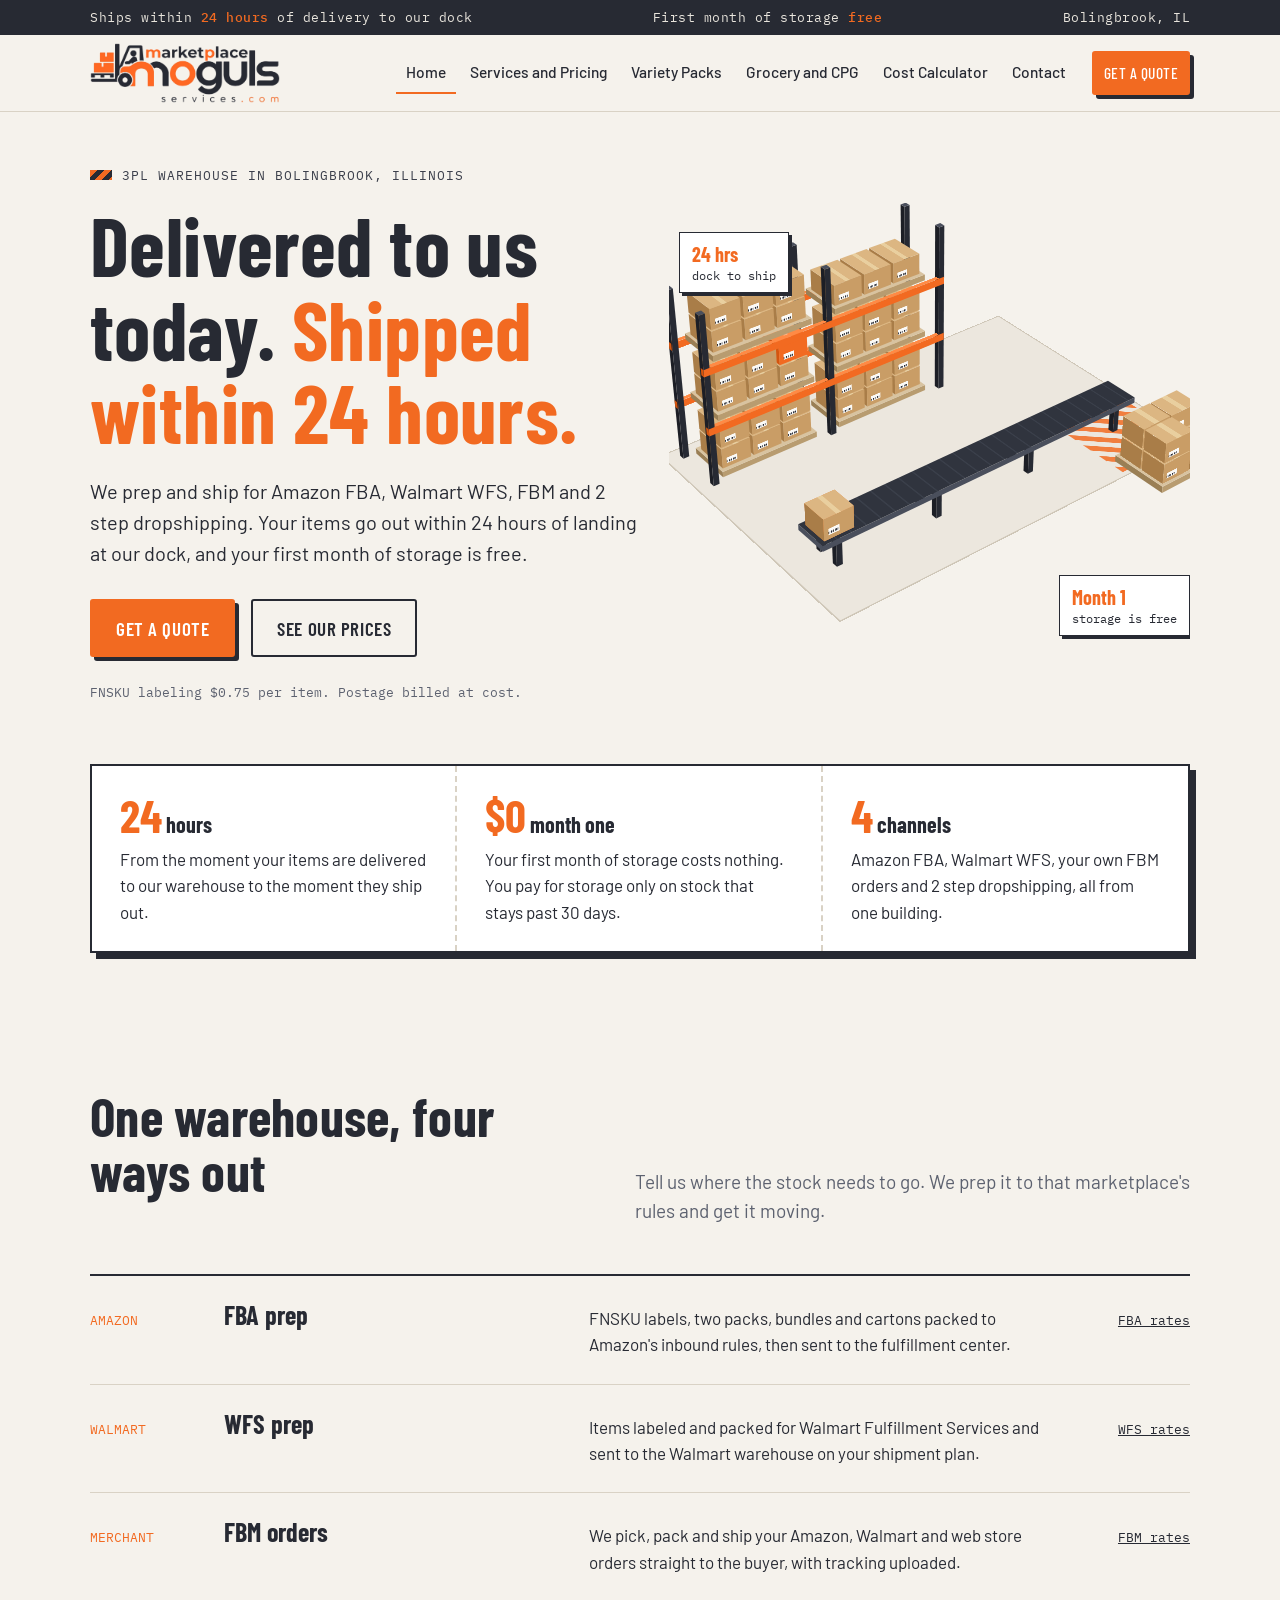
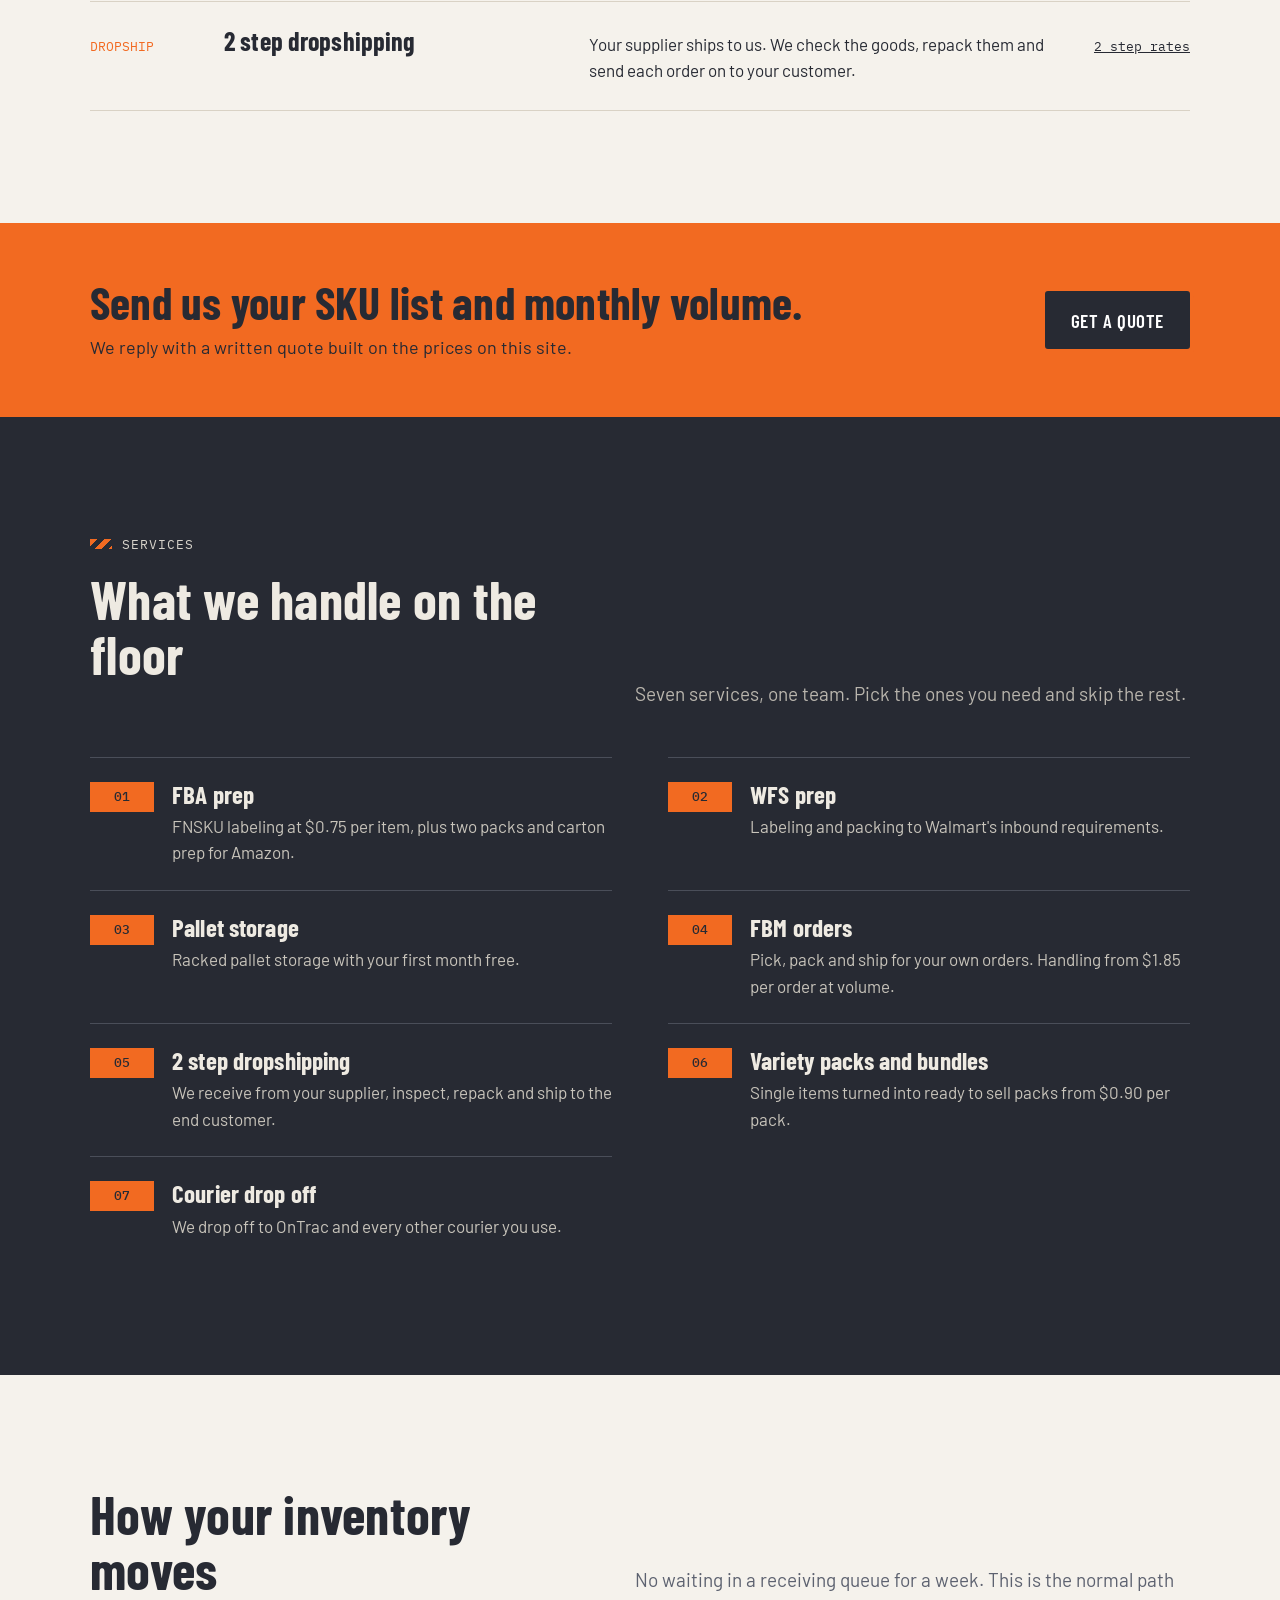
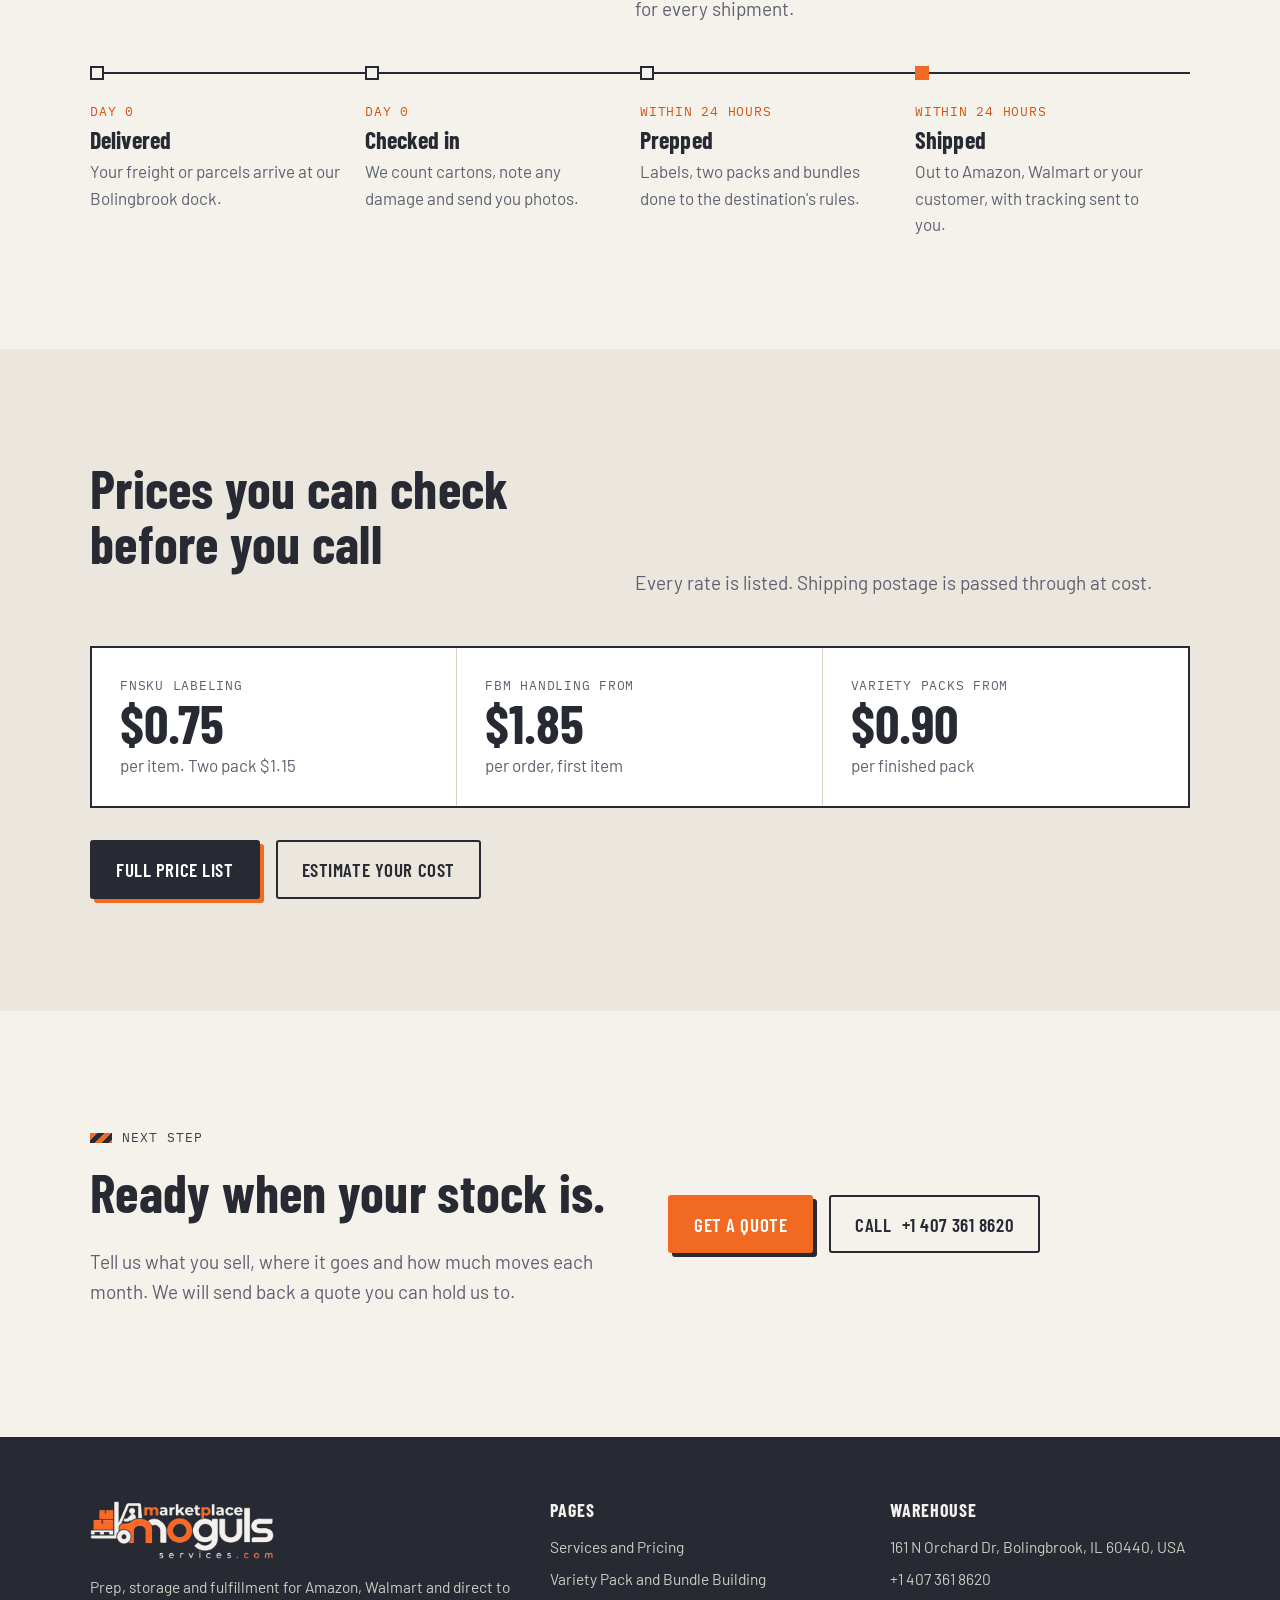
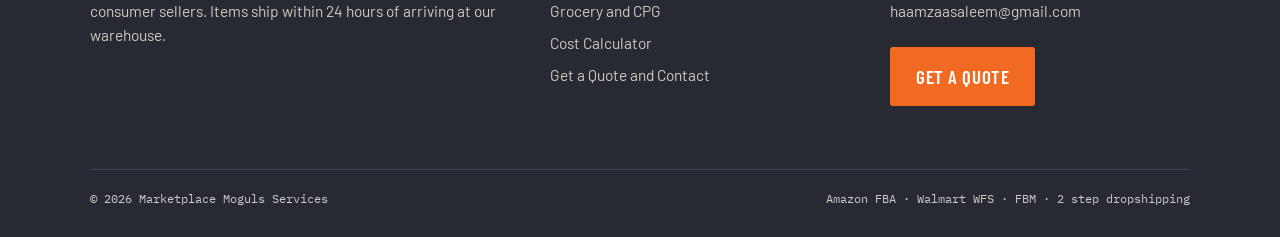
==== commit 34e26418: "Add loading screen with an overhead crane moving a carton Shows on the first page of a visit only, f" ====
--- a/index.html
+++ b/index.html
@@ -5,6 +5,8 @@
 <meta name="viewport" content="width=device-width, initial-scale=1">
 <title>Marketplace Moguls Services | 3PL Prep and Fulfillment in Bolingbrook, IL</title>
 <meta name="description" content="Amazon FBA prep, Walmart WFS prep, FBM orders and 2 step dropshipping. Items ship within 24 hours of delivery and the first month of storage is free.">
+<script>try{if(sessionStorage.getItem("mm_seen"))document.documentElement.classList.add("no-loader")}catch(e){}</script>
+<noscript><style>.loader{display:none}</style></noscript>
 <link rel="icon" href="assets/img/favicon.png">
 <link rel="preconnect" href="https://fonts.googleapis.com">
 <link rel="preconnect" href="https://fonts.gstatic.com" crossorigin>
@@ -12,6 +14,156 @@
 <link rel="stylesheet" href="assets/css/style.css">
 </head>
 <body>
+<div class="loader" id="loader" role="status" aria-label="Loading">
+  <div class="loader-inner">
+    <svg class="crane" viewBox="0 0 480 320" aria-hidden="true">
+      <defs>
+        <linearGradient id="ldWall" x1="0" y1="0" x2="0" y2="1">
+          <stop offset="0" stop-color="#e9e3d8"/><stop offset="1" stop-color="#f5f2ec"/>
+        </linearGradient>
+        <linearGradient id="ldFloor" x1="0" y1="0" x2="0" y2="1">
+          <stop offset="0" stop-color="#d9d1c2"/><stop offset="1" stop-color="#ebe5da"/>
+        </linearGradient>
+        <linearGradient id="ldGirder" x1="0" y1="0" x2="0" y2="1">
+          <stop offset="0" stop-color="#ff9a5c"/><stop offset=".45" stop-color="#f26a21"/><stop offset="1" stop-color="#b8480c"/>
+        </linearGradient>
+        <linearGradient id="ldSteel" x1="0" y1="0" x2="1" y2="0">
+          <stop offset="0" stop-color="#1d2027"/><stop offset=".35" stop-color="#4a505d"/><stop offset=".6" stop-color="#363a45"/><stop offset="1" stop-color="#1d2027"/>
+        </linearGradient>
+        <linearGradient id="ldBody" x1="0" y1="0" x2="0" y2="1">
+          <stop offset="0" stop-color="#4c5260"/><stop offset="1" stop-color="#22252d"/>
+        </linearGradient>
+        <linearGradient id="ldDrum" x1="0" y1="0" x2="0" y2="1">
+          <stop offset="0" stop-color="#9aa0ab"/><stop offset=".5" stop-color="#d6d9de"/><stop offset="1" stop-color="#6b717c"/>
+        </linearGradient>
+        <linearGradient id="ldRope" x1="0" y1="0" x2="1" y2="0">
+          <stop offset="0" stop-color="#2b2e35"/><stop offset=".5" stop-color="#8a8f99"/><stop offset="1" stop-color="#2b2e35"/>
+        </linearGradient>
+        <linearGradient id="ldKraft" x1="0" y1="0" x2="0" y2="1">
+          <stop offset="0" stop-color="#d1a56c"/><stop offset="1" stop-color="#b98c53"/>
+        </linearGradient>
+        <linearGradient id="ldWood" x1="0" y1="0" x2="0" y2="1">
+          <stop offset="0" stop-color="#d9c29a"/><stop offset="1" stop-color="#b39a70"/>
+        </linearGradient>
+        <pattern id="ldHazard" width="8" height="8" patternUnits="userSpaceOnUse" patternTransform="rotate(45)">
+          <rect width="8" height="8" fill="#272a33"/><rect width="4" height="8" fill="#f2b01e"/>
+        </pattern>
+        <pattern id="ldLane" width="12" height="6" patternUnits="userSpaceOnUse" patternTransform="skewX(-40)">
+          <rect width="12" height="6" fill="#ebe5da"/><rect width="6" height="6" fill="#f26a21"/>
+        </pattern>
+        <filter id="ldBlur" x="-50%" y="-50%" width="200%" height="200%"><feGaussianBlur stdDeviation="2.5"/></filter>
+
+        <!-- carton, 66 wide by 48 tall, front face starts at y 8 -->
+        <g id="ldCarton">
+          <polygon points="0,8 10,0 66,0 56,8" fill="#e0bb85"/>
+          <polygon points="56,8 66,0 66,40 56,48" fill="#a37a45"/>
+          <rect x="0" y="8" width="56" height="40" fill="url(#ldKraft)"/>
+          <polygon points="0,8 10,0 66,0 56,8" fill="none" stroke="#b58b55" stroke-width=".6"/>
+          <line x1="0" y1="27" x2="56" y2="27" stroke="#a9804b" stroke-width=".5" opacity=".5"/>
+          <polygon points="24,8 34,0 40,0 30,8" fill="#ead2a6" opacity=".9"/>
+          <rect x="24" y="8" width="6" height="12" fill="#ead2a6" opacity=".9"/>
+          <rect x="5" y="30" width="18" height="13" fill="#fbfaf7"/>
+          <rect x="5" y="30" width="18" height="3" fill="#f26a21"/>
+          <path d="M7 36v5M8.5 36v5M10.5 36v5M11.5 36v5M13.5 36v5M15 36v5M16 36v5M18 36v5M19.5 36v5M21 36v5" stroke="#272a33" stroke-width=".7"/>
+          <path d="M40 38l4 -4 4 4M44 34v8" stroke="#7d5a2e" stroke-width="1" fill="none" opacity=".7"/>
+        </g>
+        <g id="ldPallet">
+          <rect x="0" y="0" width="76" height="3" fill="url(#ldWood)"/>
+          <rect x="0" y="3" width="6" height="6" fill="#a88e63"/>
+          <rect x="35" y="3" width="6" height="6" fill="#a88e63"/>
+          <rect x="70" y="3" width="6" height="6" fill="#a88e63"/>
+          <rect x="0" y="9" width="76" height="3" fill="#bfa67c"/>
+          <path d="M12 0v3M24 0v3M48 0v3M60 0v3" stroke="#9b815a" stroke-width=".8"/>
+        </g>
+      </defs>
+
+      <!-- building -->
+      <rect width="480" height="282" fill="url(#ldWall)"/>
+      <g opacity=".55">
+        <g fill="#cfc7b8">
+          <rect x="150" y="96" width="5" height="186"/><rect x="236" y="96" width="5" height="186"/><rect x="322" y="96" width="5" height="186"/>
+        </g>
+        <g fill="#f4a678">
+          <rect x="150" y="150" width="177" height="4"/><rect x="150" y="212" width="177" height="4"/>
+        </g>
+        <g fill="#dccbb0">
+          <rect x="162" y="128" width="30" height="22"/><rect x="196" y="134" width="28" height="16"/><rect x="250" y="126" width="34" height="24"/><rect x="290" y="132" width="26" height="18"/>
+          <rect x="164" y="190" width="34" height="22"/><rect x="204" y="194" width="24" height="18"/><rect x="254" y="188" width="28" height="24"/>
+        </g>
+      </g>
+      <rect y="281" width="480" height="39" fill="url(#ldFloor)"/>
+      <rect y="280" width="480" height="2" fill="#c4bba9"/>
+      <rect x="0" y="300" width="480" height="5" fill="url(#ldLane)" opacity=".8"/>
+      <path d="M80 282L56 320M200 282L196 320M320 282L334 320M440 282L470 320" stroke="#cdc4b3" stroke-width="1"/>
+
+      <!-- columns and runway -->
+      <g>
+        <rect x="24" y="44" width="16" height="238" fill="url(#ldSteel)"/>
+        <rect x="440" y="44" width="16" height="238" fill="url(#ldSteel)"/>
+        <rect x="18" y="276" width="28" height="6" fill="#2a2d35"/>
+        <rect x="434" y="276" width="28" height="6" fill="#2a2d35"/>
+        <rect x="24" y="250" width="16" height="26" fill="url(#ldHazard)"/>
+        <rect x="440" y="250" width="16" height="26" fill="url(#ldHazard)"/>
+      </g>
+      <!-- end trucks -->
+      <rect x="16" y="26" width="34" height="14" rx="2" fill="#2f333c"/>
+      <rect x="430" y="26" width="34" height="14" rx="2" fill="#2f333c"/>
+      <circle cx="24" cy="42" r="4" fill="#15171c"/><circle cx="42" cy="42" r="4" fill="#15171c"/>
+      <circle cx="438" cy="42" r="4" fill="#15171c"/><circle cx="456" cy="42" r="4" fill="#15171c"/>
+      <!-- bridge girder -->
+      <rect x="20" y="34" width="440" height="4" fill="#8f3a0b"/>
+      <rect x="20" y="38" width="440" height="20" fill="url(#ldGirder)"/>
+      <rect x="20" y="58" width="440" height="4" fill="#7a3109"/>
+      <g fill="#7a3109" opacity=".55">
+        <circle cx="34" cy="48" r="1.2"/><circle cx="446" cy="48" r="1.2"/>
+        <rect x="88" y="38" width="2" height="20"/><rect x="156" y="38" width="2" height="20"/><rect x="224" y="38" width="2" height="20"/><rect x="292" y="38" width="2" height="20"/><rect x="360" y="38" width="2" height="20"/>
+      </g>
+      <rect x="228" y="42" width="34" height="12" fill="#fbfaf7"/>
+      <text x="245" y="51.5" text-anchor="middle" font-family="IBM Plex Mono, monospace" font-size="8" font-weight="600" fill="#272a33">5 TON</text>
+
+      <!-- the box waiting to be picked, and the one just delivered -->
+      <ellipse cx="110" cy="281" rx="42" ry="4" fill="#000" opacity=".18" filter="url(#ldBlur)"/>
+      <use href="#ldPallet" x="72" y="268"/>
+      <use class="ld-pick" href="#ldCarton" x="82" y="220"/>
+      <ellipse cx="370" cy="281" rx="42" ry="4" fill="#000" opacity=".18" filter="url(#ldBlur)"/>
+      <use href="#ldPallet" x="332" y="268"/>
+      <use class="ld-drop" href="#ldCarton" x="342" y="220"/>
+
+      <!-- trolley, ropes and load: everything that travels along the girder -->
+      <g class="ld-x">
+        <g transform="translate(110 0)">
+          <ellipse class="ld-shadow" cx="0" cy="281" rx="30" ry="3.5" fill="#000" filter="url(#ldBlur)"/>
+          <circle cx="-16" cy="64" r="4" fill="#15171c"/><circle cx="16" cy="64" r="4" fill="#15171c"/>
+          <rect x="-26" y="66" width="52" height="20" rx="2" fill="url(#ldBody)"/>
+          <rect x="-34" y="69" width="10" height="13" rx="2" fill="#3b404c"/>
+          <rect x="-12" y="70" width="24" height="12" rx="6" fill="url(#ldDrum)"/>
+          <path d="M-8 70v12M-4 70v12M0 70v12M4 70v12M8 70v12" stroke="#5d636e" stroke-width=".7"/>
+          <circle cx="20" cy="71" r="2" fill="#f2b01e"/>
+          <g transform="translate(0 86)">
+            <g class="ld-rope">
+              <rect x="-4" y="0" width="1.6" height="100" fill="url(#ldRope)"/>
+              <rect x="2.4" y="0" width="1.6" height="100" fill="url(#ldRope)"/>
+            </g>
+            <g class="ld-y">
+              <g class="ld-sway">
+                <rect x="-10" y="0" width="20" height="20" rx="3" fill="url(#ldHazard)"/>
+                <circle cx="0" cy="8" r="5" fill="#3b404c" stroke="#15171c" stroke-width="1"/>
+                <rect x="-2" y="20" width="4" height="6" fill="#272a33"/>
+                <path d="M0 26v6a6 6 0 1 1 -6 6" fill="none" stroke="#272a33" stroke-width="3.5" stroke-linecap="round"/>
+                <g class="ld-carry">
+                  <path d="M-1 32L-21 55M1 32L33 52" stroke="#4a4f5c" stroke-width="1.6" stroke-dasharray="3 1.6"/>
+                  <use href="#ldCarton" x="-28" y="50"/>
+                </g>
+              </g>
+            </g>
+          </g>
+        </g>
+      </g>
+    </svg>
+    <img class="loader-logo" src="assets/img/logo.png" alt="" width="1000" height="315">
+    <div class="loader-bar"><span></span></div>
+  </div>
+</div>
 <a class="skip" href="#main">Skip to content</a>
 <div class="topbar">
   <div class="wrap">
--- a/assets/css/style.css
+++ b/assets/css/style.css
@@ -609,3 +609,72 @@
   *, *::before, *::after { animation: none !important; transition: none !important; }
   .reveal { opacity: 1; transform: none; }
 }
+
+/* ---------- loading screen: overhead crane moves a carton ---------- */
+.loader {
+  position: fixed;
+  inset: 0;
+  z-index: 200;
+  background: var(--paper);
+  display: grid;
+  place-items: center;
+  transition: opacity .5s ease, visibility .5s ease;
+}
+.loader.done { opacity: 0; visibility: hidden; }
+html.no-loader .loader { display: none; }
+.loader-inner { width: min(540px, 88vw); }
+.crane { display: block; width: 100%; height: auto; border: 2px solid var(--ink); box-shadow: 6px 6px 0 var(--ink); background: var(--paper); }
+.loader-logo { height: 46px; width: auto; margin: 26px auto 14px; }
+.loader-bar { width: 170px; height: 4px; margin: 0 auto; background: var(--paper-2); overflow: hidden; }
+.loader-bar span { display: block; width: 40%; height: 100%; background: var(--orange); animation: ldBar 1.1s ease-in-out infinite; }
+@keyframes ldBar { from { transform: translateX(-100%); } to { transform: translateX(260%); } }
+
+/* resting state, also what reduced motion visitors see */
+.crane .ld-x, .crane .ld-y, .crane .ld-rope, .crane .ld-sway { transform-origin: 0 0; }
+.crane .ld-y { transform: translateY(12px); }
+.crane .ld-rope { transform: scaleY(.12); }
+.crane .ld-carry, .crane .ld-drop, .crane .ld-shadow { opacity: 0; }
+
+.crane .ld-x { animation: ldX 3.4s infinite; }
+.crane .ld-y { animation: ldY 3.4s infinite; }
+.crane .ld-rope { animation: ldRope 3.4s infinite; }
+.crane .ld-sway { animation: ldSway 3.4s infinite; }
+.crane .ld-carry { animation: ldCarry 3.4s infinite; }
+.crane .ld-pick { animation: ldPick 3.4s infinite; }
+.crane .ld-drop { animation: ldDrop 3.4s infinite; }
+.crane .ld-shadow { animation: ldShadow 3.4s infinite; }
+
+@keyframes ldX {
+  0%, 38% { transform: translateX(0); animation-timing-function: cubic-bezier(.45, 0, .3, 1); }
+  64%, 90% { transform: translateX(260px); animation-timing-function: cubic-bezier(.45, 0, .3, 1); }
+  100% { transform: translateX(0); }
+}
+@keyframes ldY {
+  0% { transform: translateY(12px); animation-timing-function: ease-in-out; }
+  16%, 20% { transform: translateY(84px); animation-timing-function: ease-in-out; }
+  38%, 64% { transform: translateY(12px); animation-timing-function: ease-in-out; }
+  78%, 82% { transform: translateY(84px); animation-timing-function: ease-in-out; }
+  90%, 100% { transform: translateY(12px); }
+}
+@keyframes ldRope {
+  0% { transform: scaleY(.12); animation-timing-function: ease-in-out; }
+  16%, 20% { transform: scaleY(.84); animation-timing-function: ease-in-out; }
+  38%, 64% { transform: scaleY(.12); animation-timing-function: ease-in-out; }
+  78%, 82% { transform: scaleY(.84); animation-timing-function: ease-in-out; }
+  90%, 100% { transform: scaleY(.12); }
+}
+/* the load lags behind when the trolley starts, then swings past when it stops */
+@keyframes ldSway {
+  0%, 38% { transform: rotate(0); }
+  44% { transform: rotate(5deg); }
+  54% { transform: rotate(1.5deg); }
+  62% { transform: rotate(-3deg); }
+  67% { transform: rotate(-5deg); }
+  72% { transform: rotate(2deg); }
+  76% { transform: rotate(-.8deg); }
+  79%, 100% { transform: rotate(0); }
+}
+@keyframes ldCarry { 0%, 19.9% { opacity: 0; } 20%, 79.9% { opacity: 1; } 80%, 100% { opacity: 0; } }
+@keyframes ldPick { 0%, 19.9% { opacity: 1; } 20%, 94% { opacity: 0; } 100% { opacity: 1; } }
+@keyframes ldDrop { 0%, 79.9% { opacity: 0; } 80%, 92% { opacity: 1; } 98%, 100% { opacity: 0; } }
+@keyframes ldShadow { 0%, 22% { opacity: 0; } 38%, 64% { opacity: .2; } 76%, 100% { opacity: 0; } }
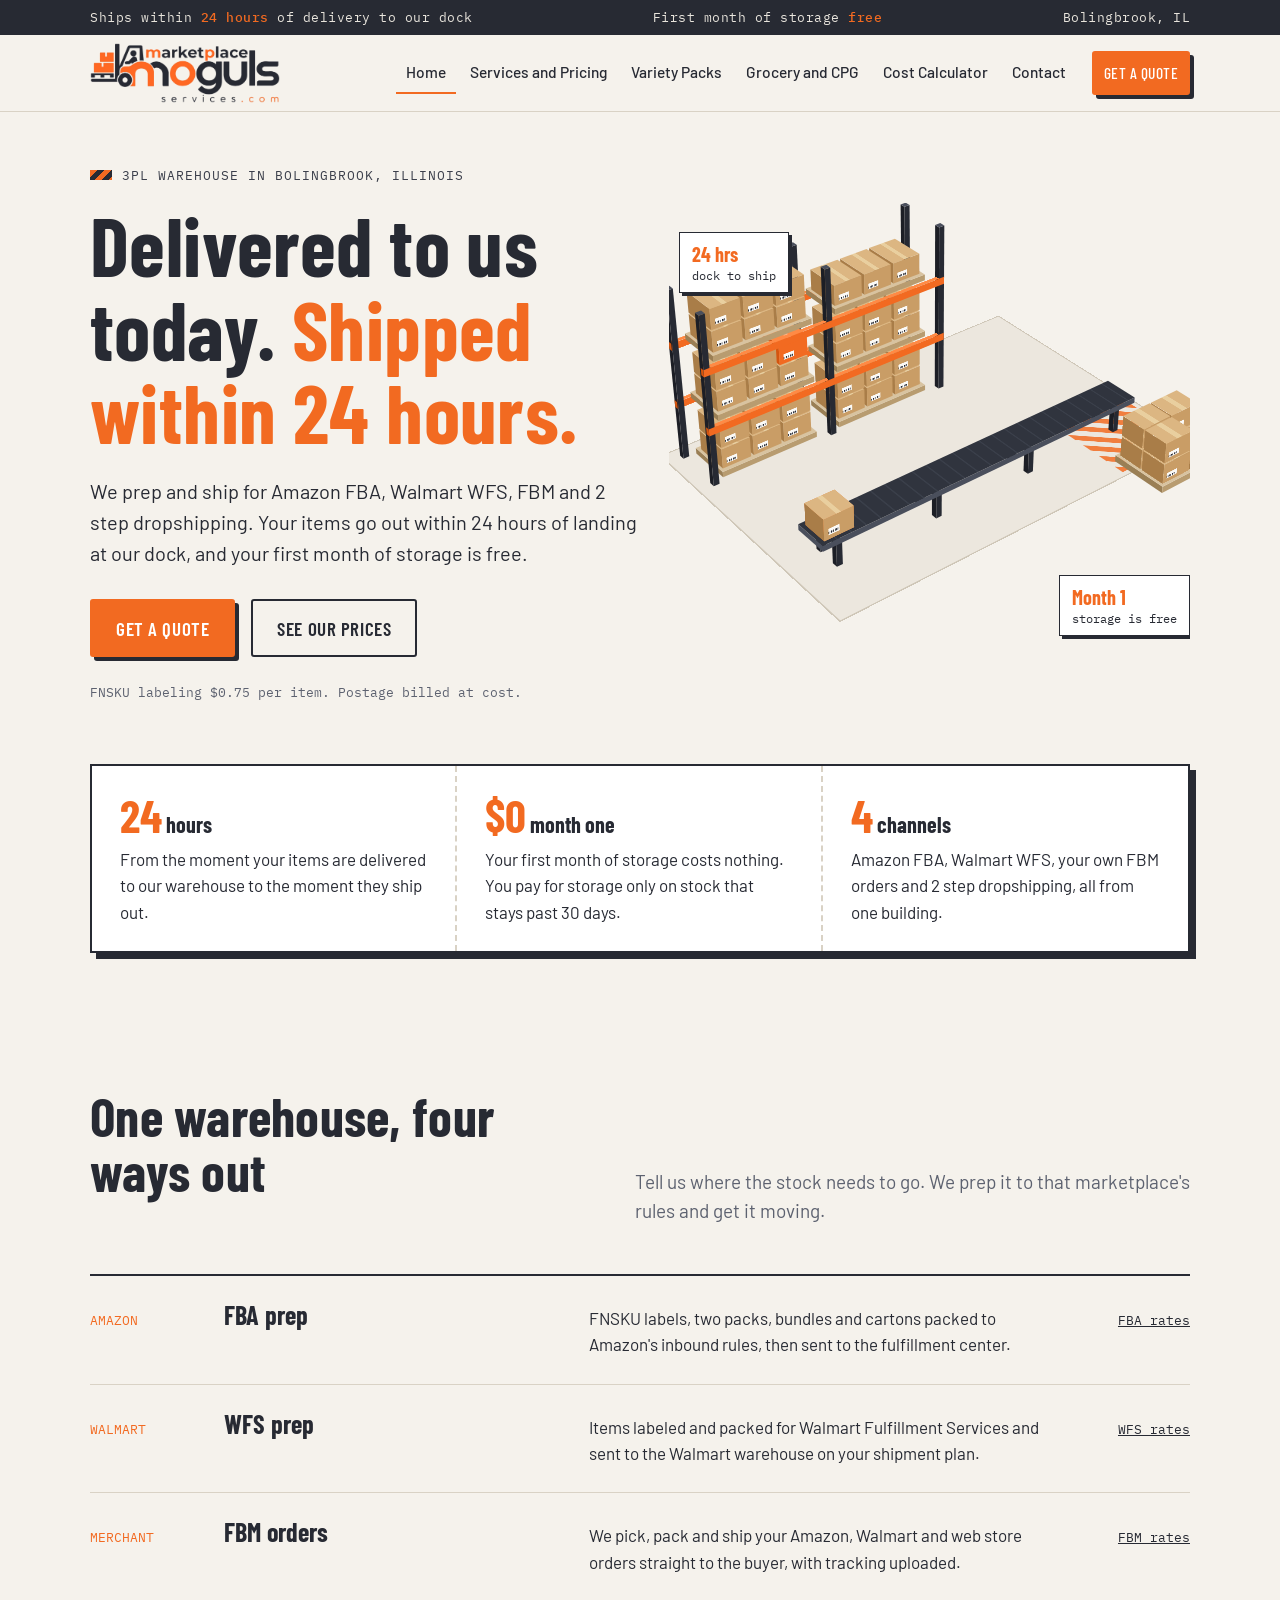
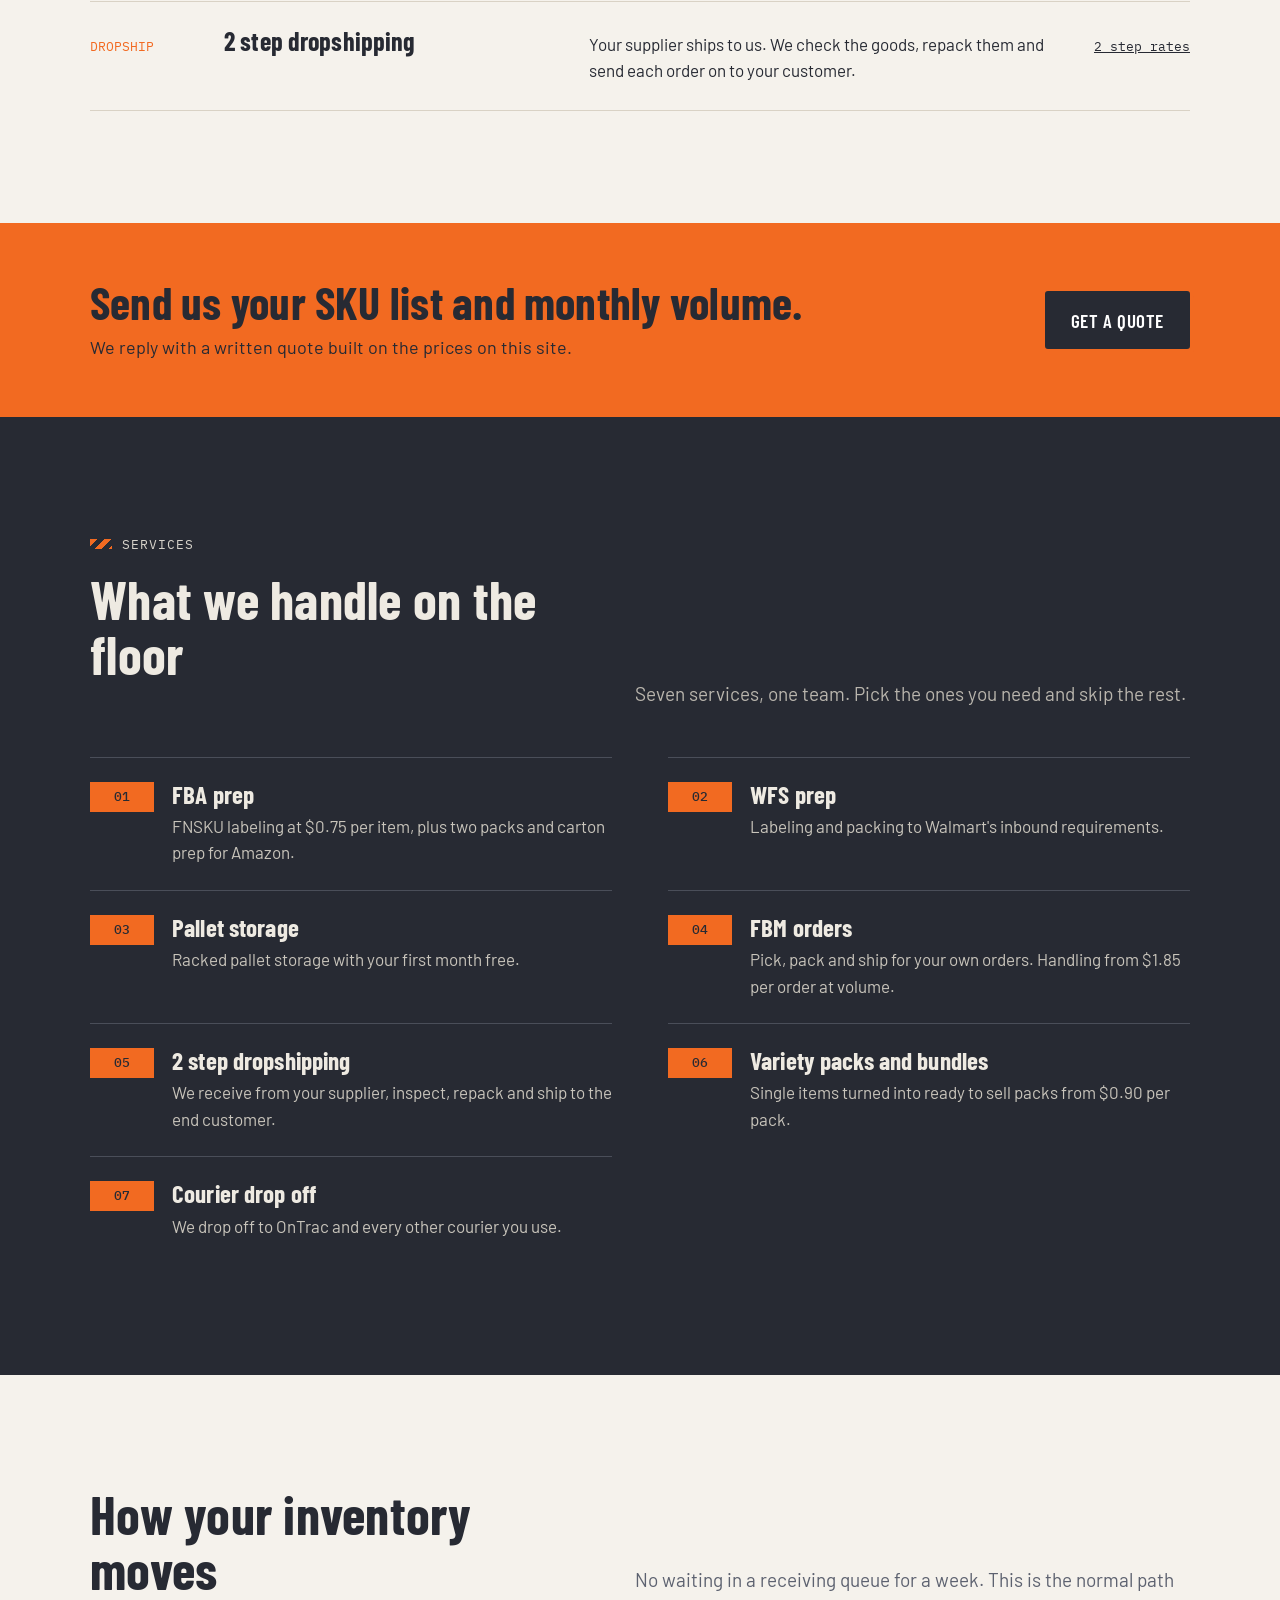
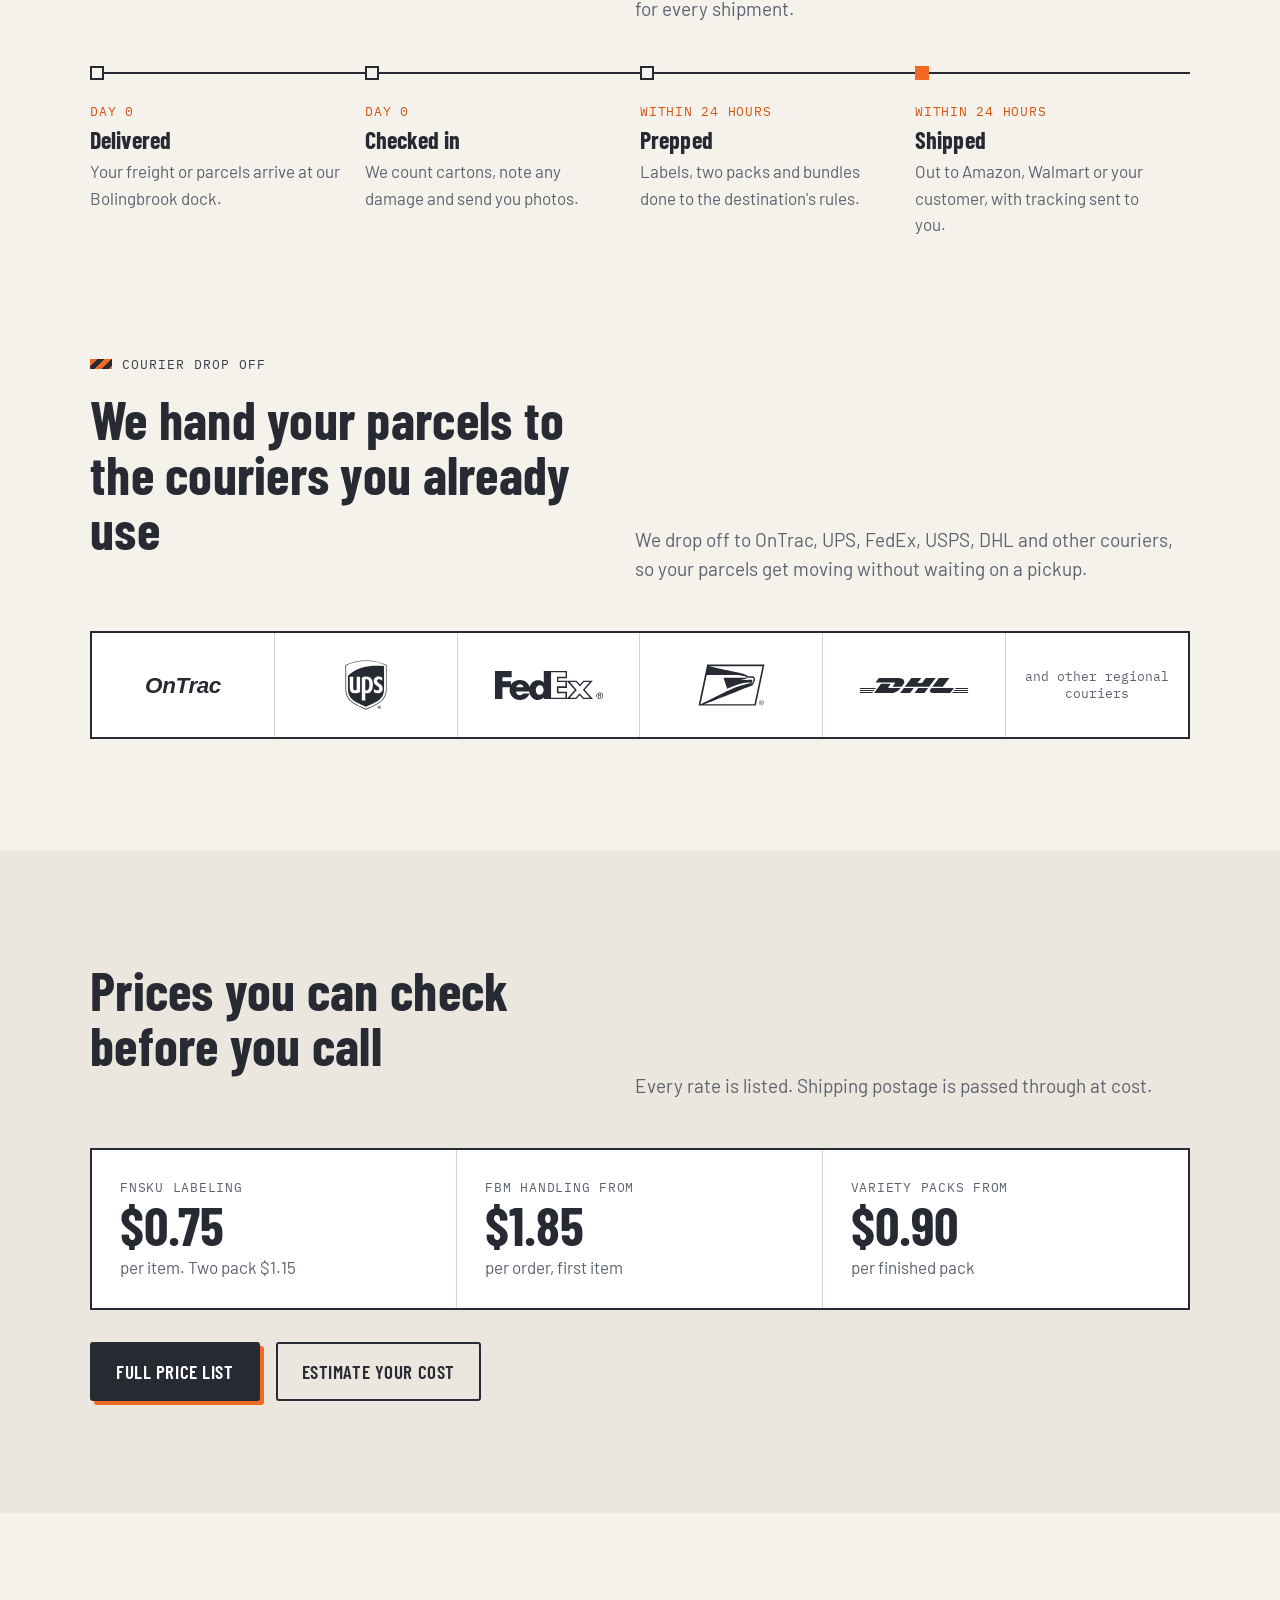
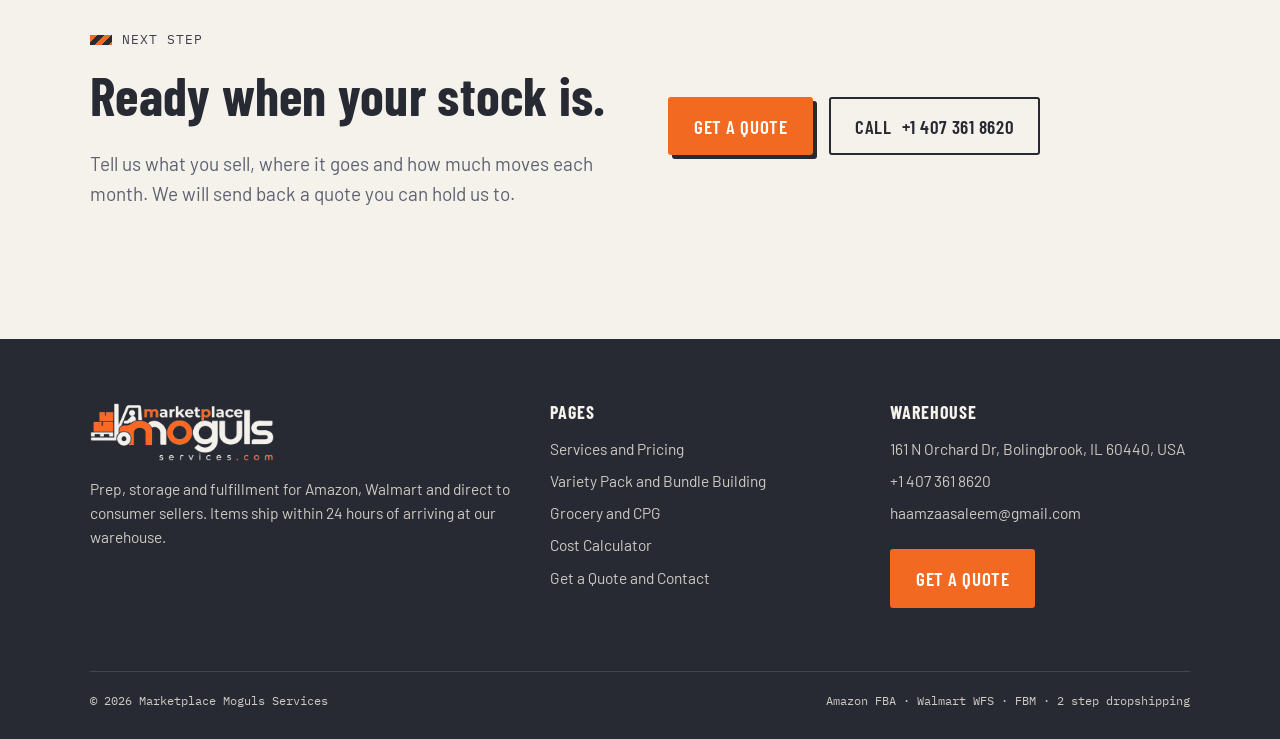
==== commit 403932ab: "Show courier logos for drop off service Adds OnTrac, UPS, FedEx, USPS and DHL to the home page and t" ====
--- a/index.html
+++ b/index.html
@@ -308,6 +308,26 @@
   </div>
 </section>
 
+<section style="padding-top:0">
+  <div class="wrap">
+    <div class="section-head reveal">
+      <div>
+        <div class="tag">Courier drop off</div>
+        <h2>We hand your parcels to the couriers you already use</h2>
+      </div>
+      <p class="muted">We drop off to OnTrac, UPS, FedEx, USPS, DHL and other couriers, so your parcels get moving without waiting on a pickup.</p>
+    </div>
+<ul class="carriers" aria-label="Couriers we drop off to">
+  <li><img src="assets/img/couriers/ontrac.svg" alt="OnTrac" width="110" height="42" loading="lazy"></li>
+  <li><img src="assets/img/couriers/ups.svg" alt="UPS" width="110" height="42" loading="lazy"></li>
+  <li><img src="assets/img/couriers/fedex.svg" alt="FedEx" width="110" height="42" loading="lazy"></li>
+  <li><img src="assets/img/couriers/usps.svg" alt="USPS" width="110" height="42" loading="lazy"></li>
+  <li><img src="assets/img/couriers/dhl.svg" alt="DHL" width="110" height="42" loading="lazy"></li>
+  <li class="more">and other regional couriers</li>
+</ul>
+  </div>
+</section>
+
 <section class="band-paper2">
   <div class="wrap">
     <div class="section-head reveal">
--- a/assets/css/style.css
+++ b/assets/css/style.css
@@ -678,3 +678,22 @@
 @keyframes ldPick { 0%, 19.9% { opacity: 1; } 20%, 94% { opacity: 0; } 100% { opacity: 1; } }
 @keyframes ldDrop { 0%, 79.9% { opacity: 0; } 80%, 92% { opacity: 1; } 98%, 100% { opacity: 0; } }
 @keyframes ldShadow { 0%, 22% { opacity: 0; } 38%, 64% { opacity: .2; } 76%, 100% { opacity: 0; } }
+
+/* ---------- courier logos ---------- */
+.carriers {
+  list-style: none;
+  margin: 0;
+  padding: 0;
+  display: grid;
+  grid-template-columns: repeat(6, 1fr);
+  gap: 1px;
+  background: var(--line);
+  border: 2px solid var(--ink);
+}
+.carriers li { display: grid; place-items: center; min-height: 104px; padding: 18px 14px; background: var(--white); }
+.carriers img { width: 110px; height: 42px; object-fit: contain; transition: transform .2s ease; }
+.carriers img[alt="UPS"] { height: 50px; }
+.carriers li:hover img { transform: translateY(-3px); }
+.carriers .more { font-family: var(--f-mono); font-size: 12.5px; text-align: center; color: var(--ink-soft); line-height: 1.4; }
+.price-block .carriers { grid-template-columns: repeat(3, 1fr); }
+@media (max-width: 760px) { .carriers { grid-template-columns: repeat(3, 1fr); } .carriers img { width: 84px; height: 34px; } }
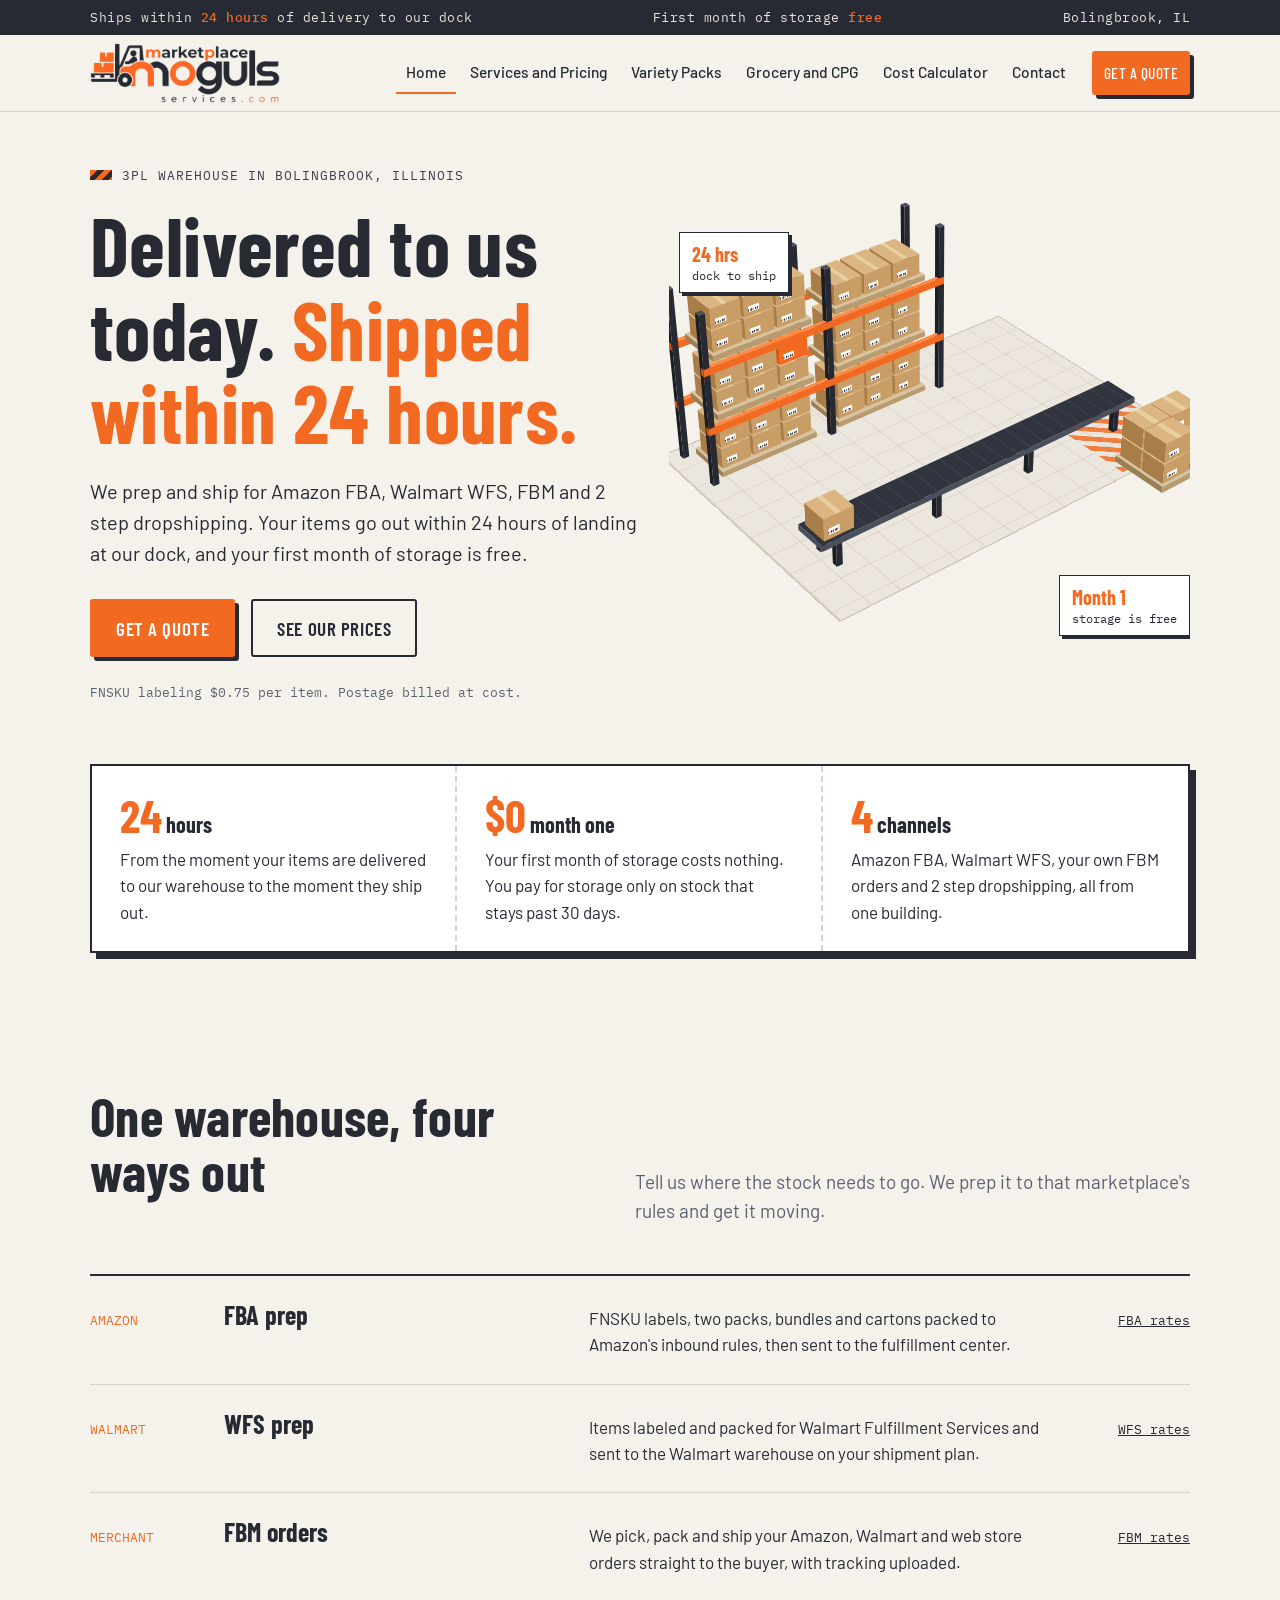
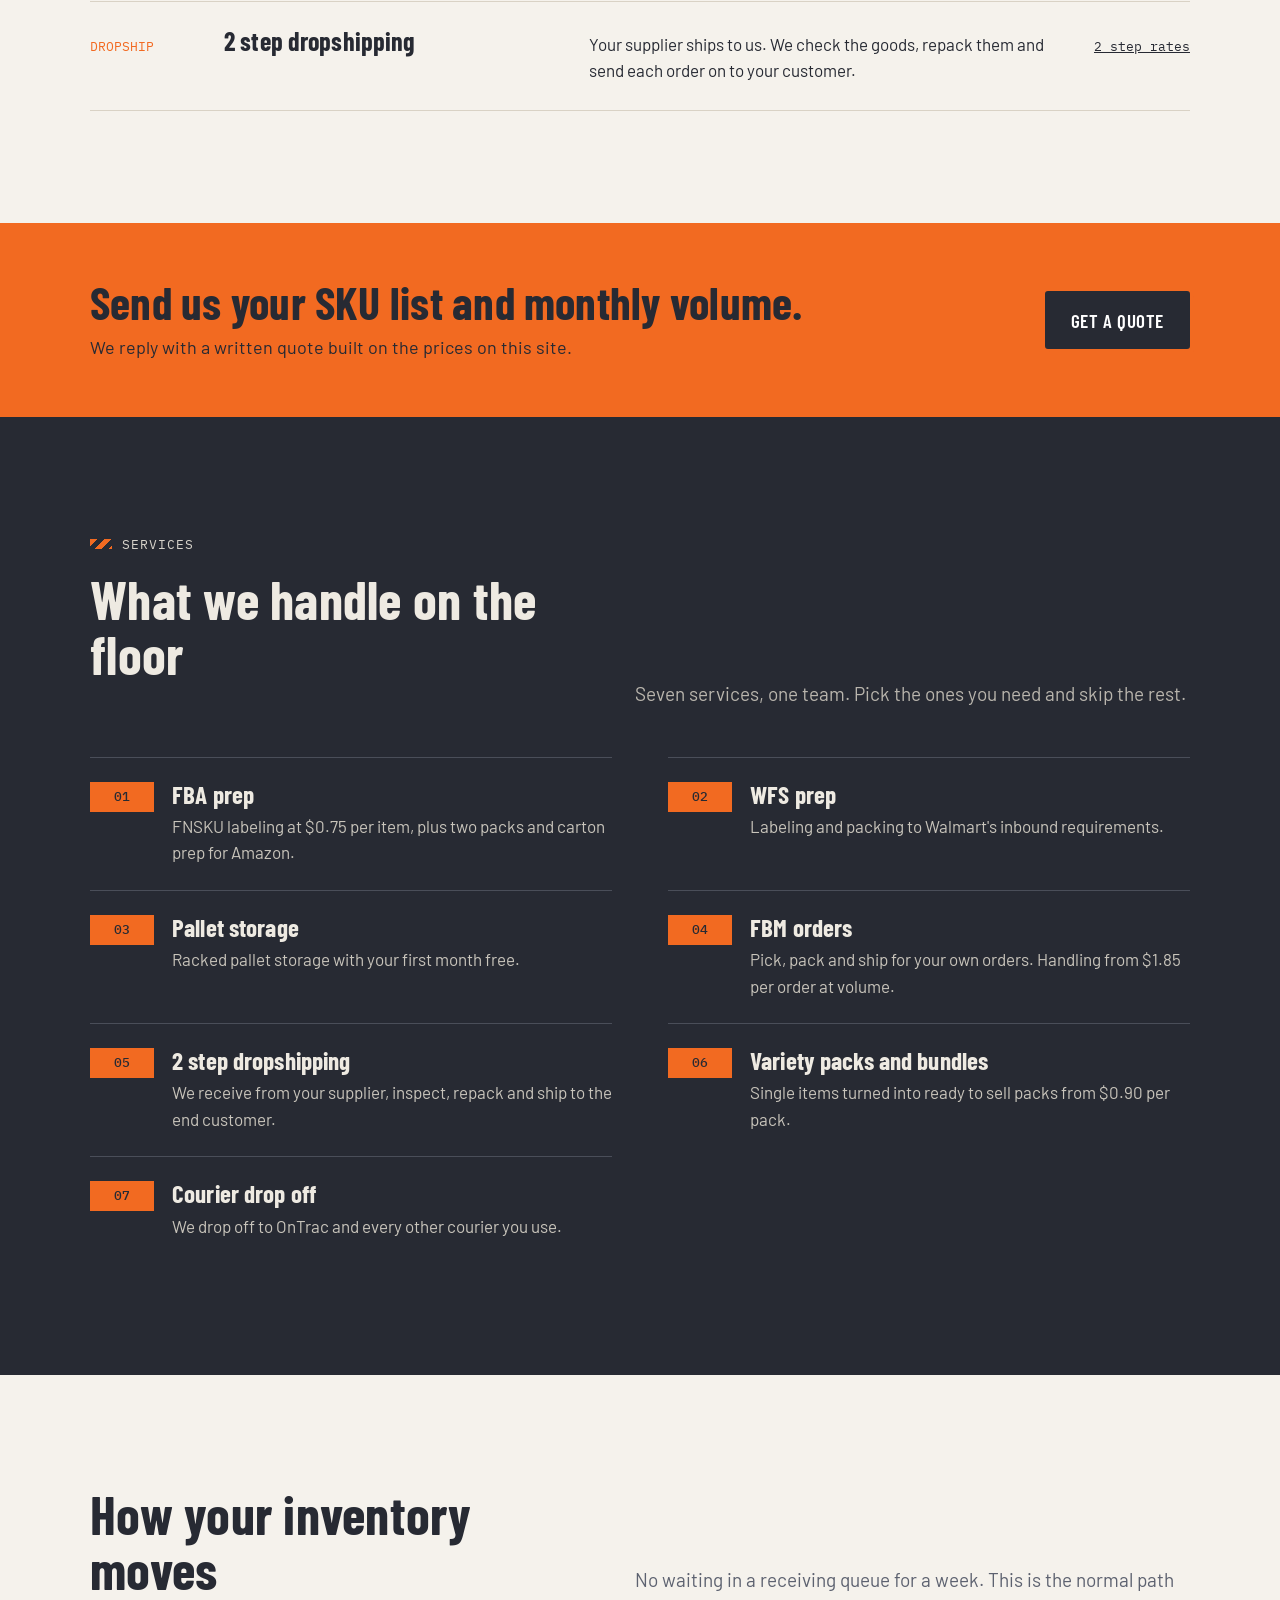
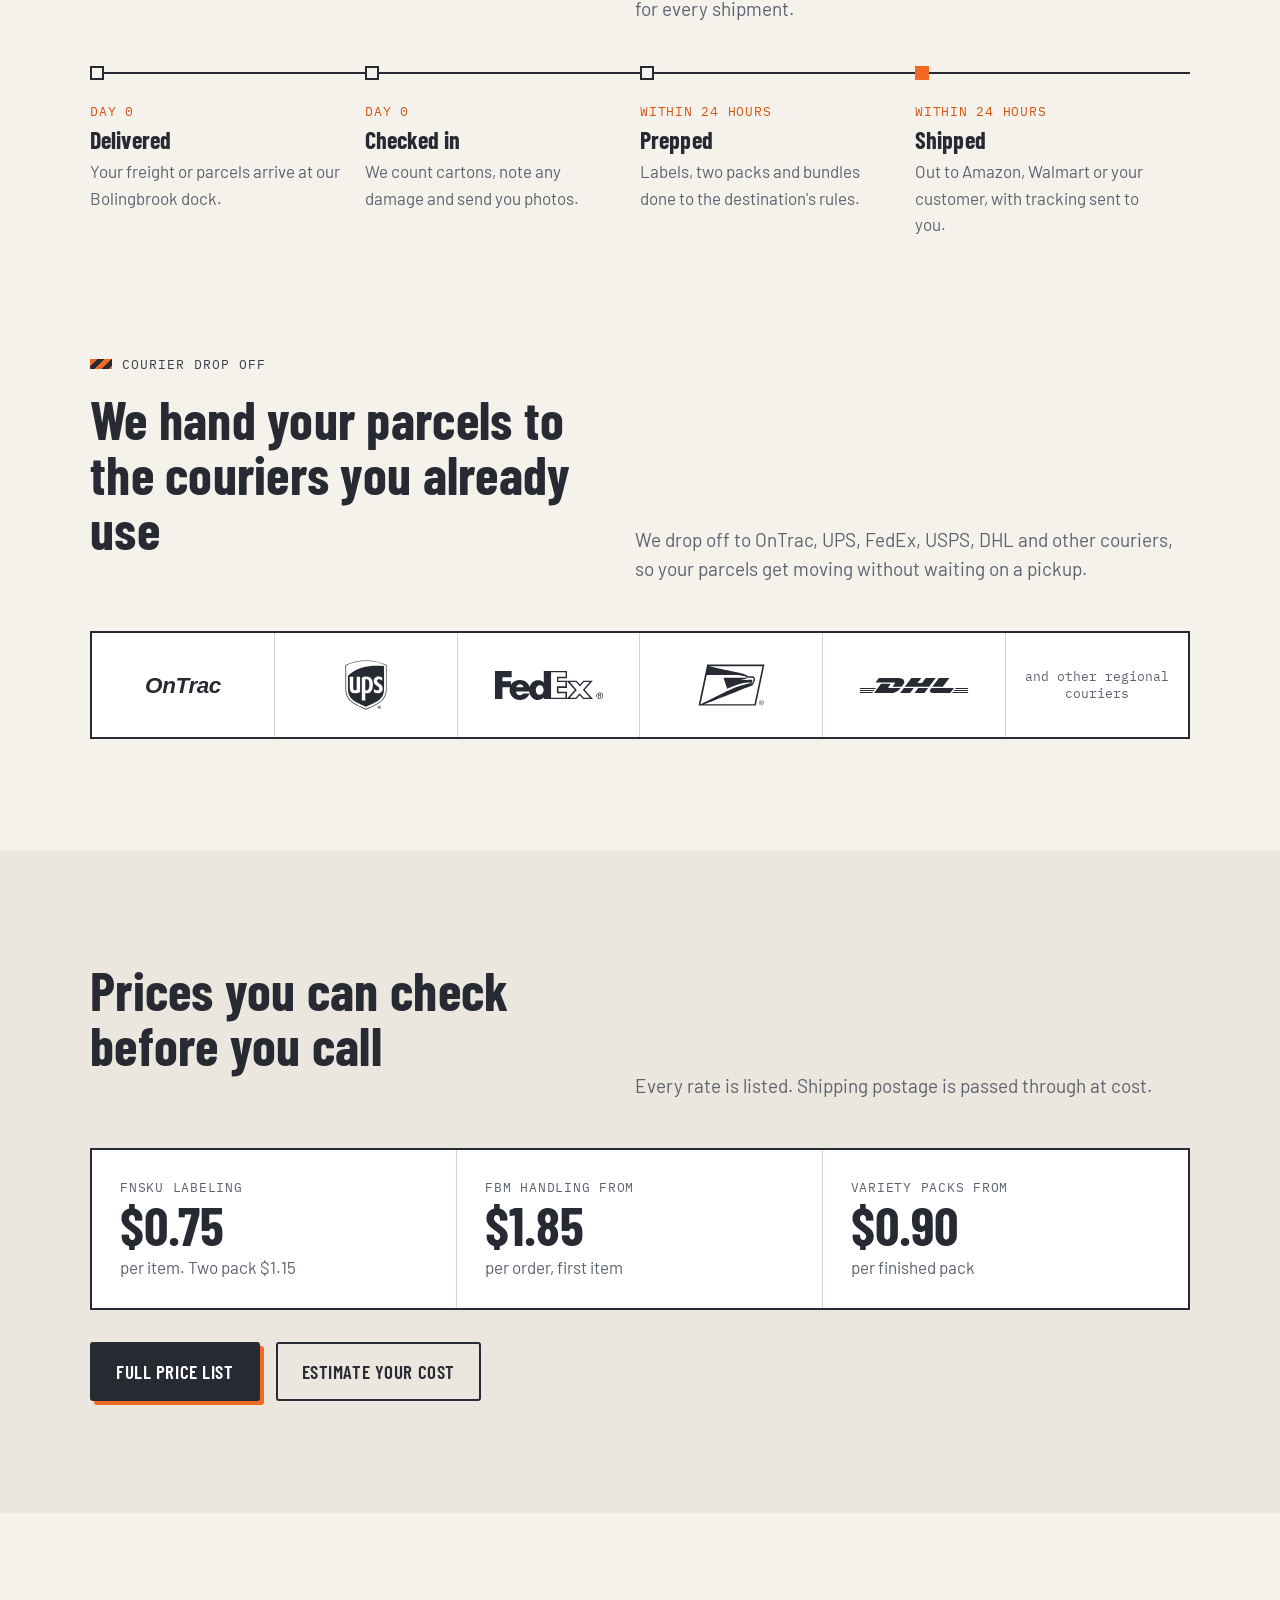
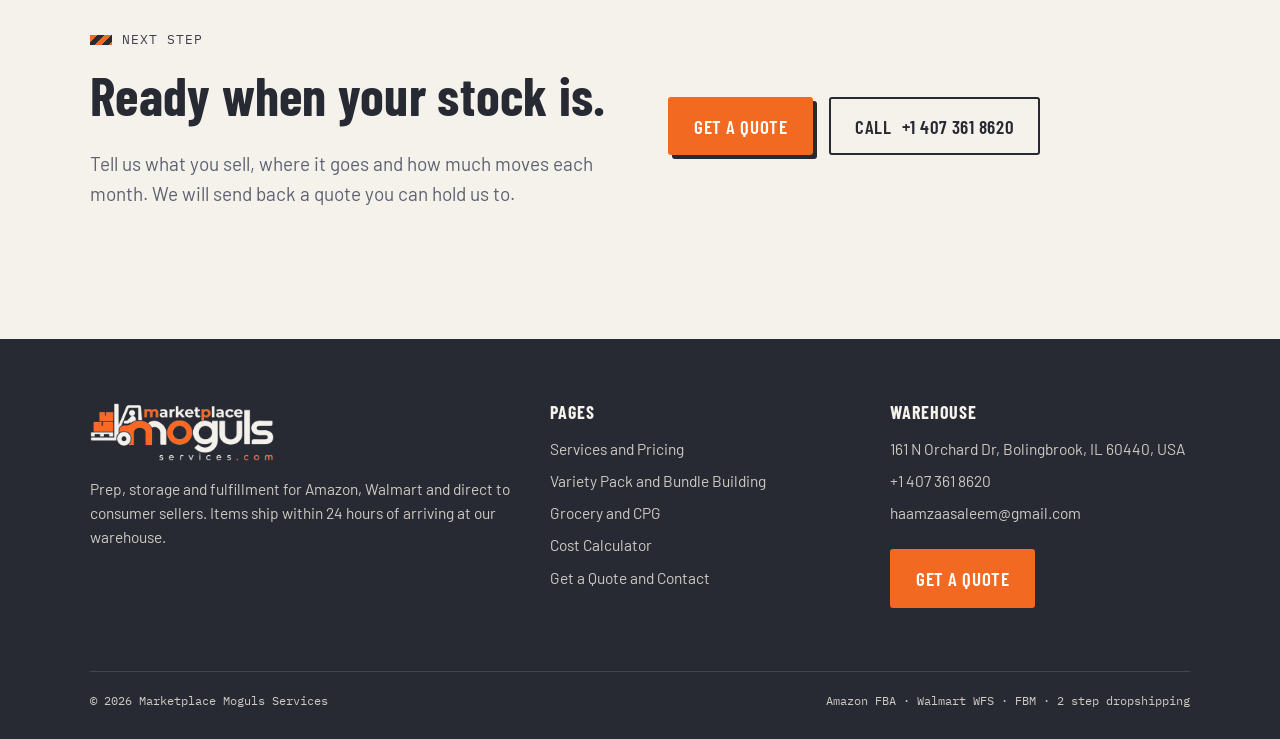
==== commit 247489b4: "Add home page warehouse video section The section stays hidden until assets/video/warehouse.mp4 is a" ====
--- a/index.html
+++ b/index.html
@@ -227,6 +227,22 @@
   </div>
 </section>
 
+<!-- Warehouse video. Add assets/video/warehouse.mp4 and this section appears; without the file it stays hidden. -->
+<section class="video-band is-pending" data-video>
+  <div class="wrap">
+    <div class="video-frame">
+      <video muted loop playsinline preload="metadata" aria-label="Footage from inside a warehouse">
+        <source src="assets/video/warehouse.mp4" type="video/mp4">
+      </video>
+      <div class="video-caption">
+        <div class="tag">Inside the warehouse</div>
+        <h2>Racked, labeled and moving.</h2>
+      </div>
+      <button class="video-toggle" type="button">Pause</button>
+    </div>
+  </div>
+</section>
+
 <section style="padding-top:24px">
   <div class="wrap">
     <div class="section-head reveal">
--- a/assets/css/style.css
+++ b/assets/css/style.css
@@ -697,3 +697,42 @@
 .carriers .more { font-family: var(--f-mono); font-size: 12.5px; text-align: center; color: var(--ink-soft); line-height: 1.4; }
 .price-block .carriers { grid-template-columns: repeat(3, 1fr); }
 @media (max-width: 760px) { .carriers { grid-template-columns: repeat(3, 1fr); } .carriers img { width: 84px; height: 34px; } }
+
+/* ---------- warehouse video ---------- */
+.video-band { padding: 24px 0 clamp(64px, 9vw, 112px); }
+.video-band.is-pending { display: none; }
+.video-frame {
+  position: relative;
+  aspect-ratio: 16 / 9;
+  overflow: hidden;
+  background: var(--ink);
+  border: 2px solid var(--ink);
+  box-shadow: 8px 8px 0 var(--ink);
+  transform: perspective(1400px) rotateX(14deg) scale(.94);
+  transform-origin: 50% 100%;
+  transition: transform 1.1s cubic-bezier(.2, .7, .2, 1);
+}
+.video-frame.in { transform: none; }
+.video-frame video { display: block; width: 100%; height: 100%; object-fit: cover; }
+.video-caption {
+  position: absolute;
+  left: 0; right: 0; bottom: 0;
+  padding: 60px clamp(18px, 3vw, 34px) clamp(18px, 3vw, 30px);
+  background: linear-gradient(transparent, rgba(39, 42, 51, .88));
+  color: var(--paper);
+  pointer-events: none;
+}
+.video-caption .tag { color: #e9e5dd; margin-bottom: 10px; }
+.video-caption h2 { margin: 0; font-size: clamp(28px, 3.6vw, 46px); }
+.video-toggle {
+  position: absolute;
+  top: 14px; right: 14px;
+  font-family: var(--f-mono);
+  font-size: 12.5px;
+  background: var(--paper);
+  color: var(--ink);
+  border: 1.5px solid var(--ink);
+  padding: 6px 12px;
+  cursor: pointer;
+}
+@media (max-width: 620px) { .video-frame { aspect-ratio: 4 / 3; } }
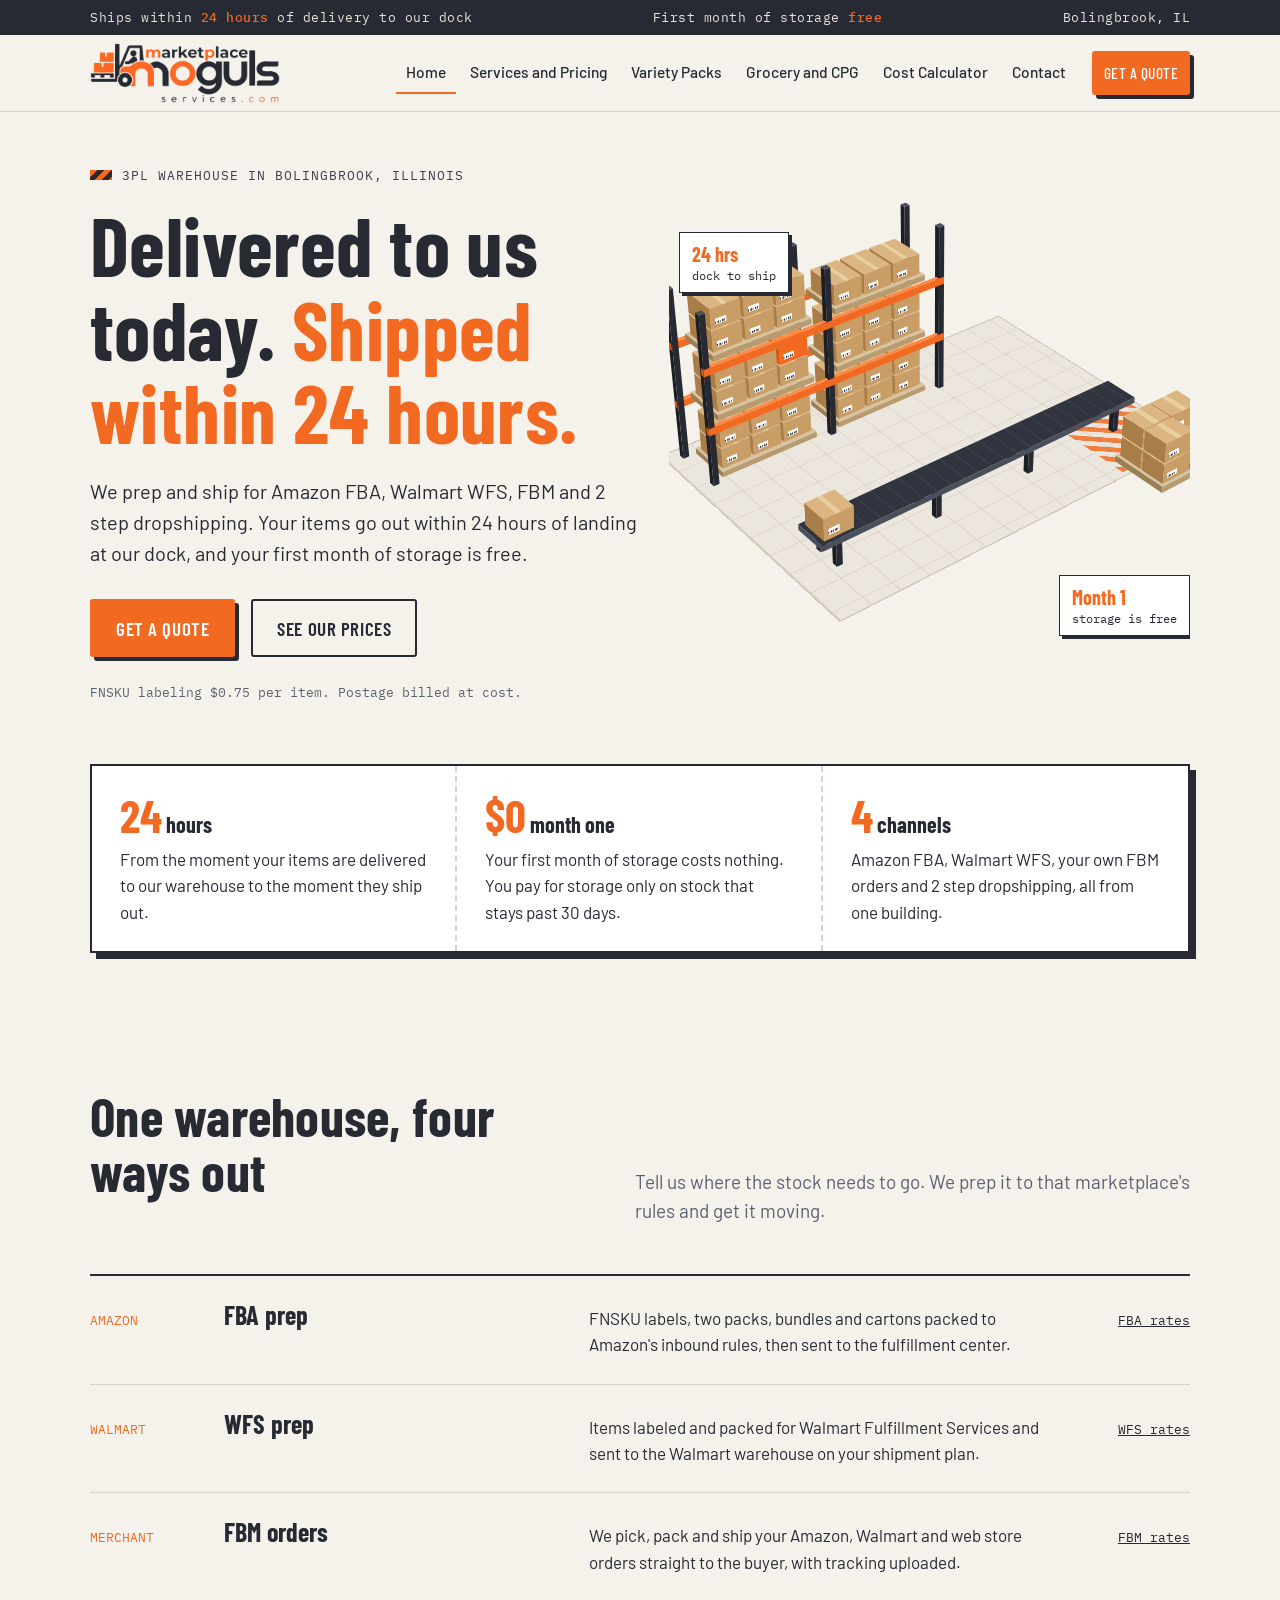
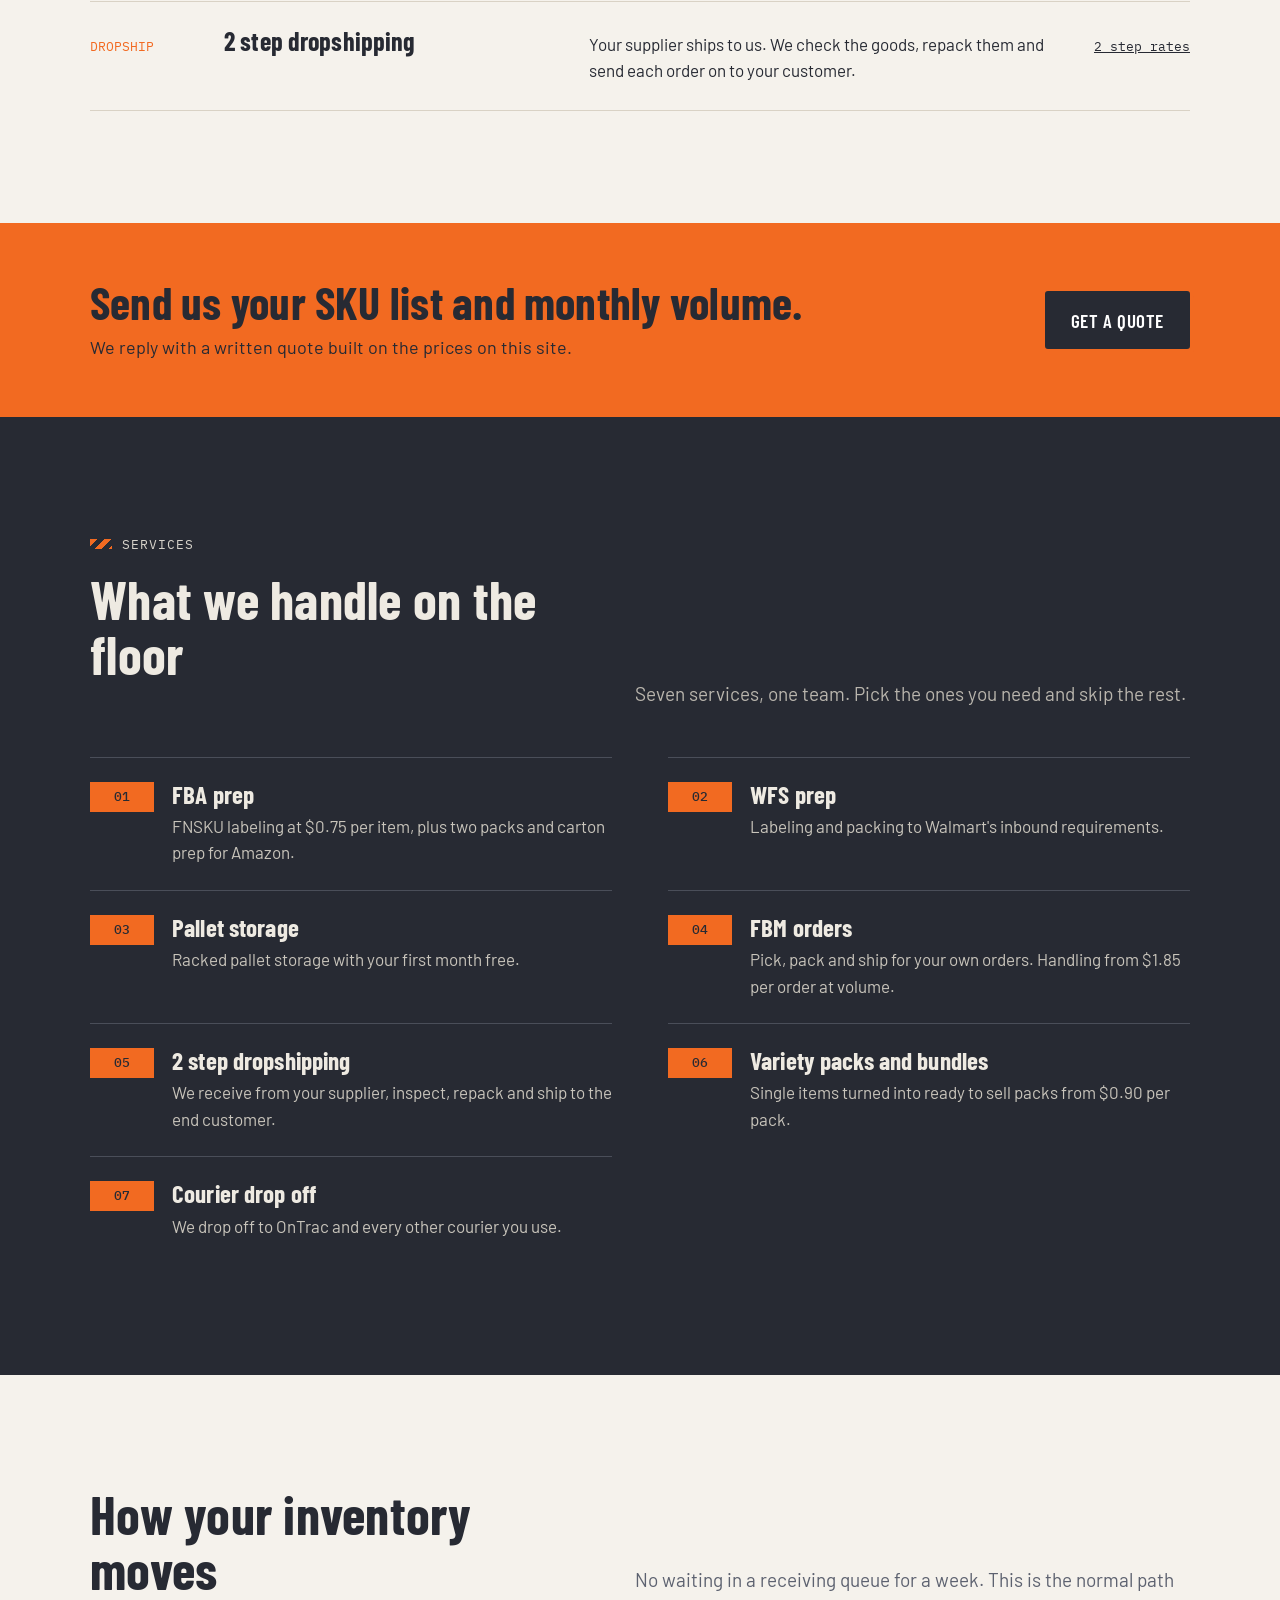
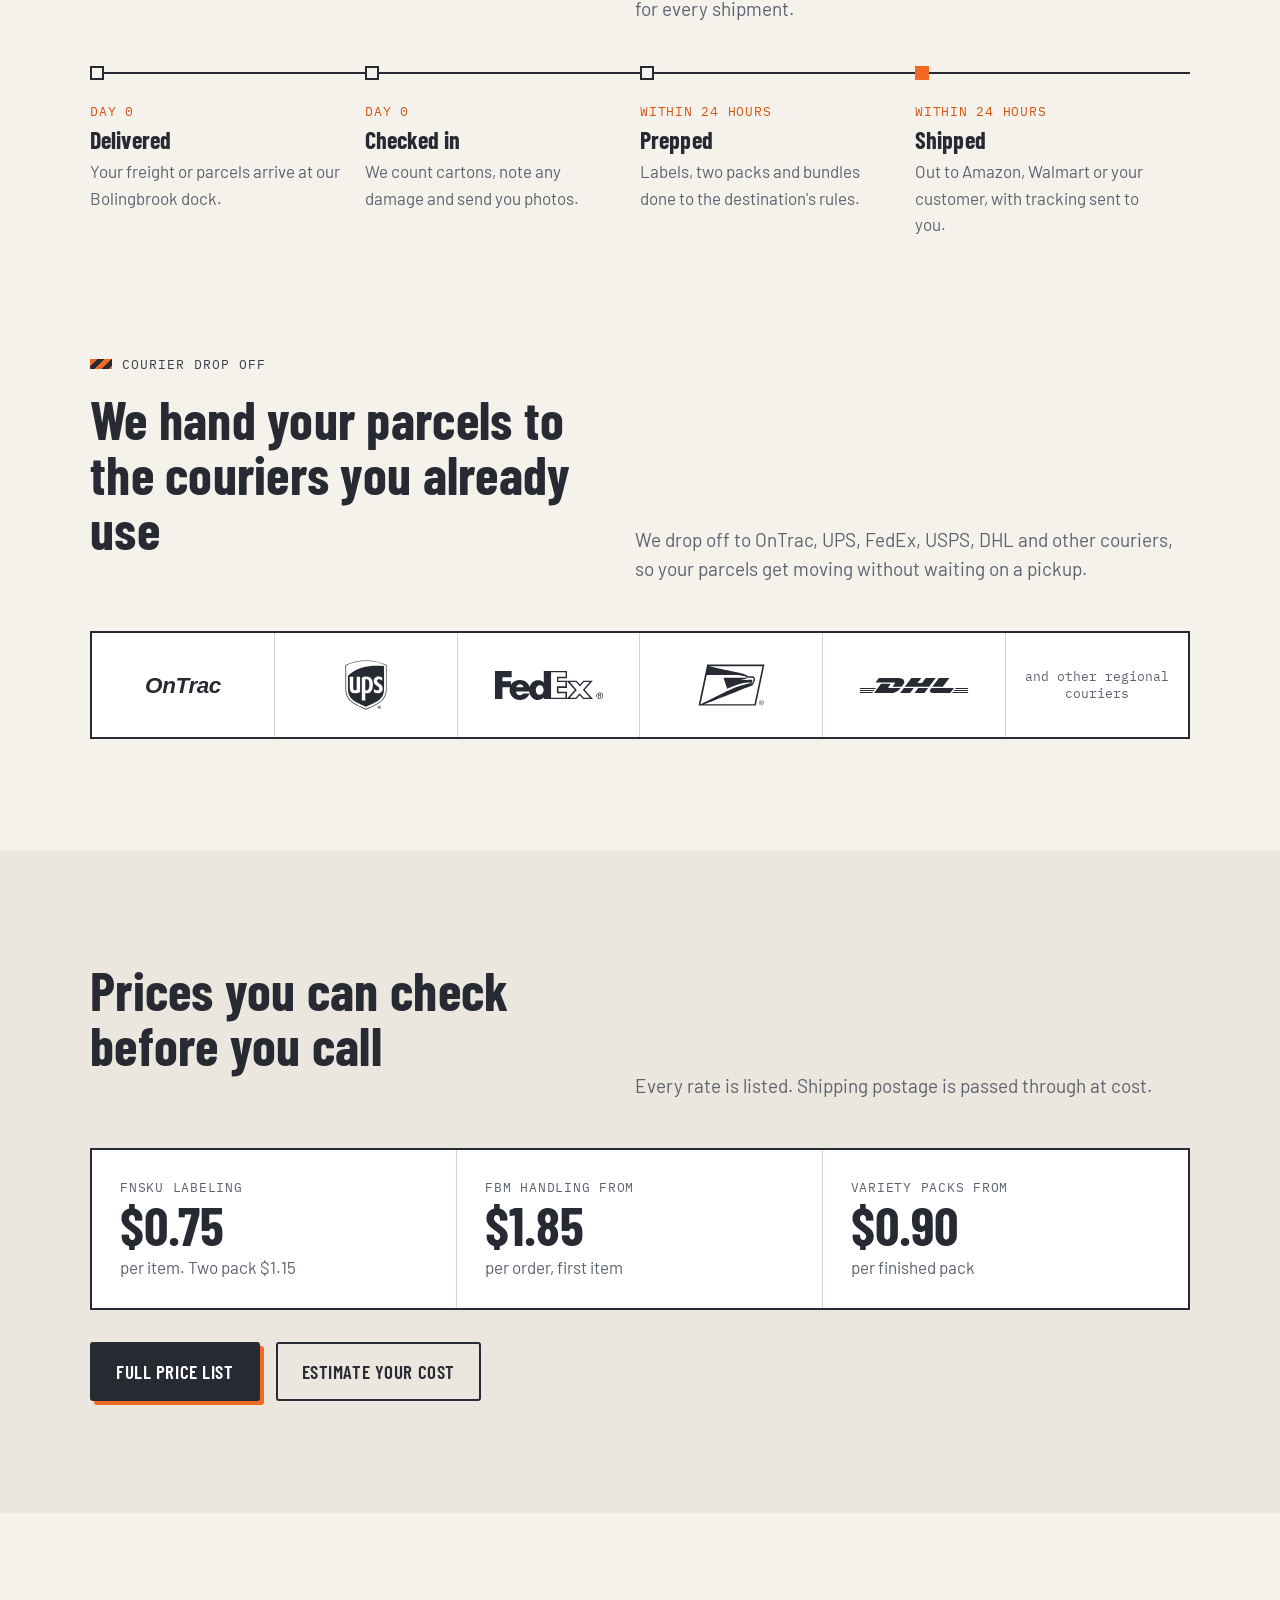
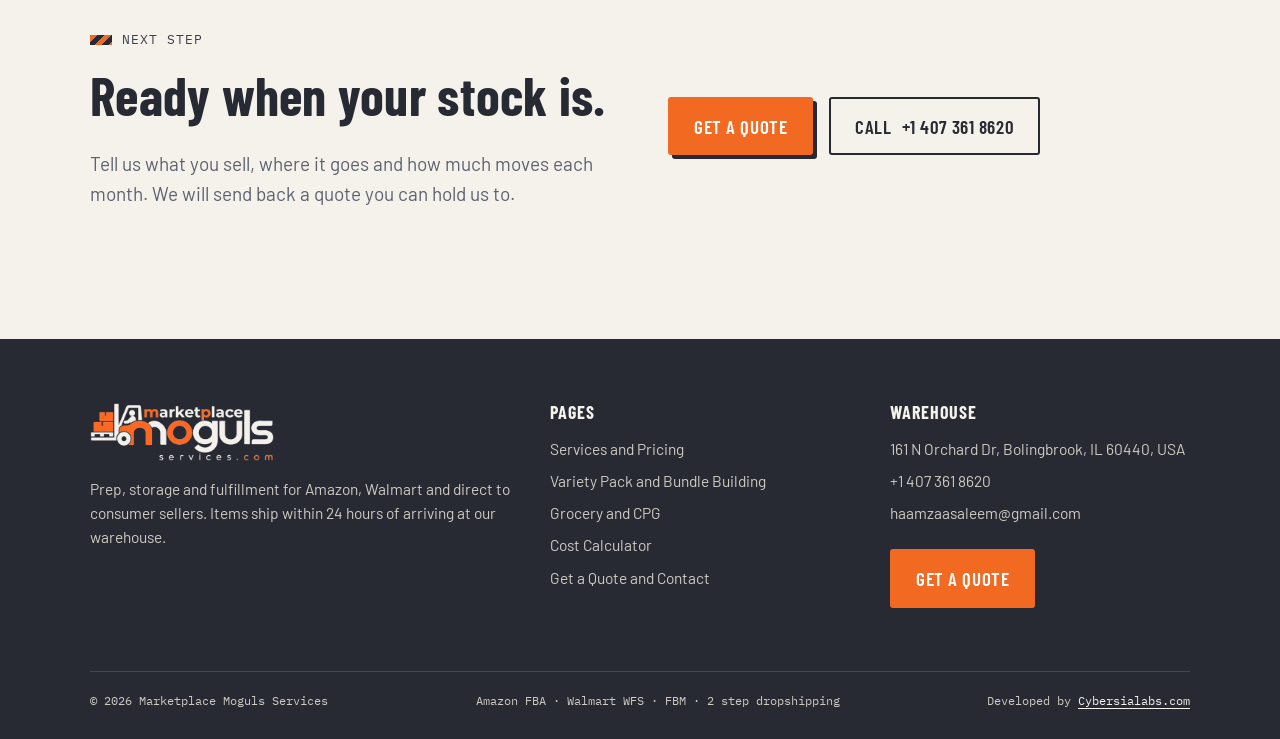
==== commit 3bc55ec3: "Add developer credit to footer" ====
--- a/index.html
+++ b/index.html
@@ -419,6 +419,7 @@
     <div class="base">
       <span>&copy; <span data-year>2026</span> Marketplace Moguls Services</span>
       <span>Amazon FBA &middot; Walmart WFS &middot; FBM &middot; 2 step dropshipping</span>
+      <span>Developed by <a href="https://cybersialabs.com" target="_blank" rel="noopener">Cybersialabs.com</a></span>
     </div>
   </div>
 </footer>
--- a/assets/css/style.css
+++ b/assets/css/style.css
@@ -573,6 +573,7 @@
 .site-footer li { padding: 4px 0; }
 .site-footer a { text-decoration: none; }
 .site-footer a:hover { color: var(--orange); }
+.site-footer .base a { color: var(--paper); text-decoration: underline; text-underline-offset: 3px; }
 .site-footer .base { margin-top: 48px; padding-top: 20px; border-top: 1px solid #424653; display: flex; justify-content: space-between; flex-wrap: wrap; gap: 12px; font-family: var(--f-mono); font-size: 12px; }
 @media (max-width: 760px) { .site-footer .cols { grid-template-columns: 1fr; } }
 
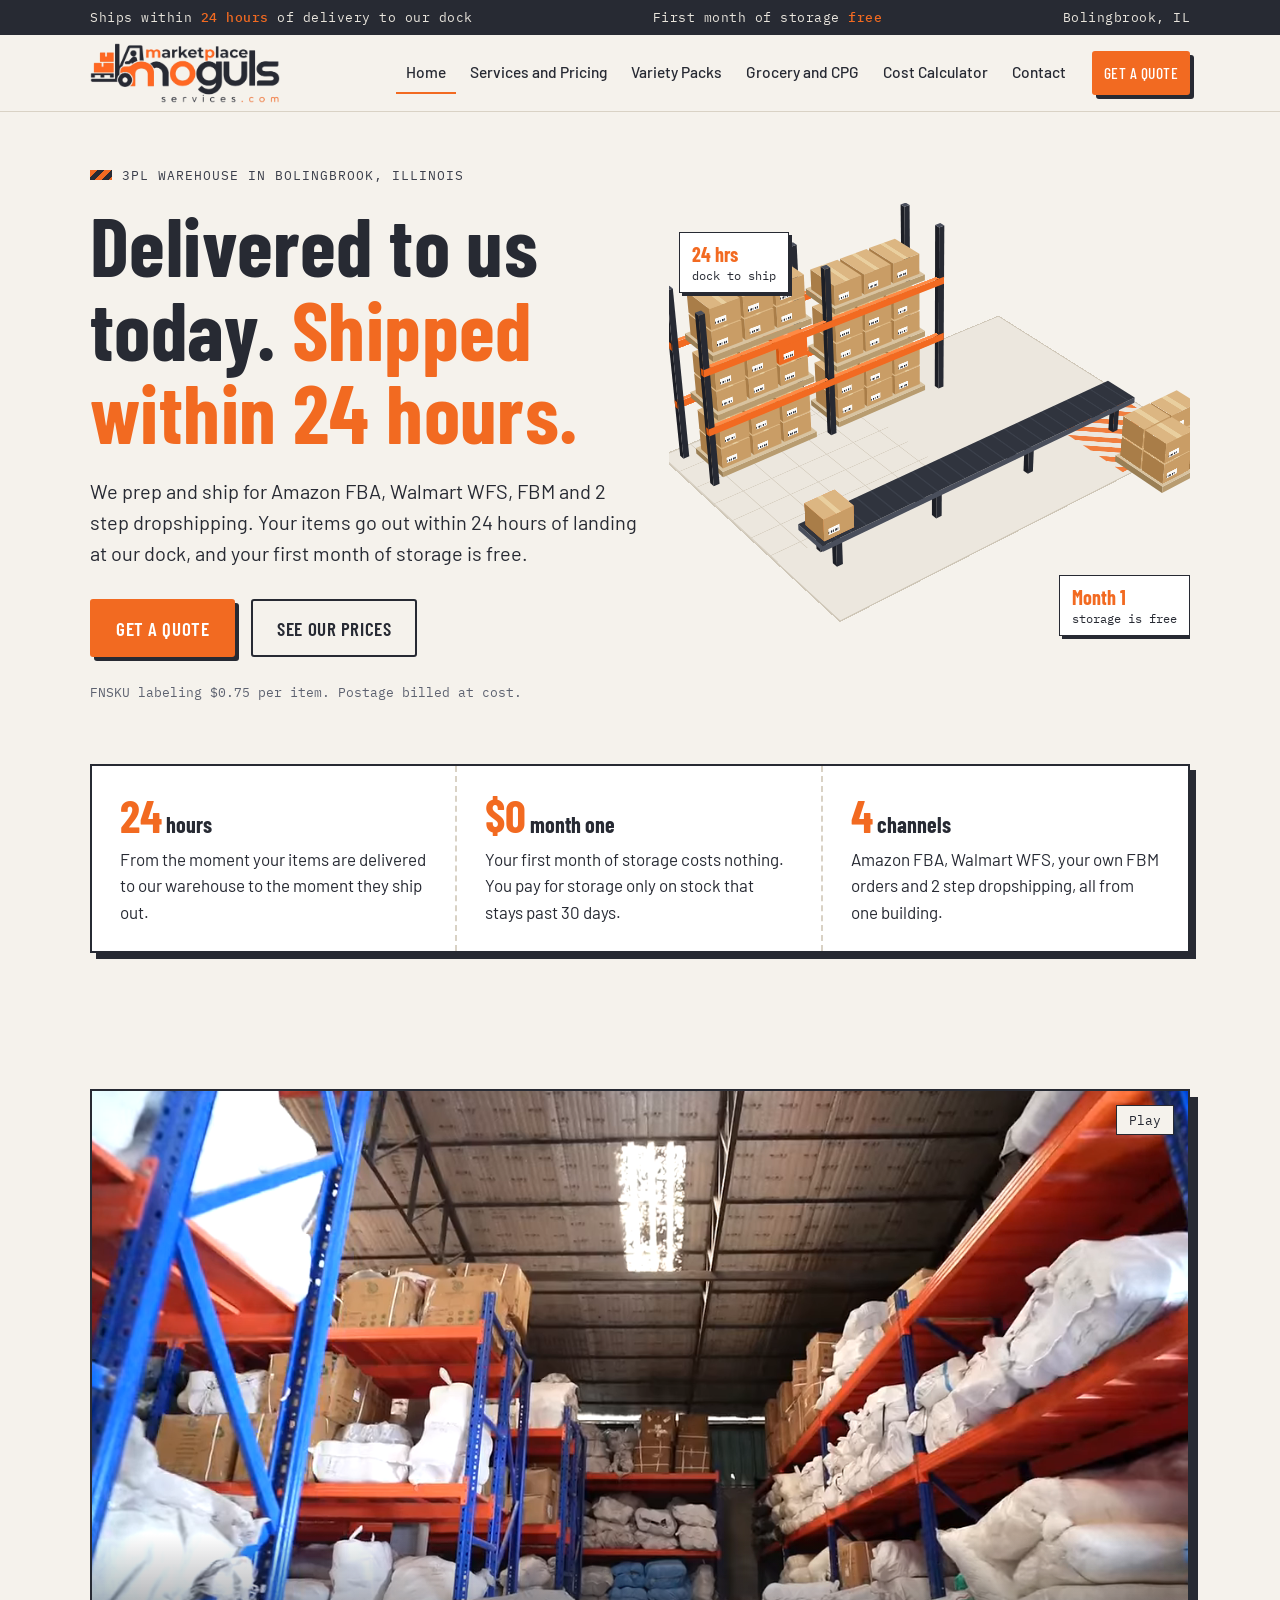
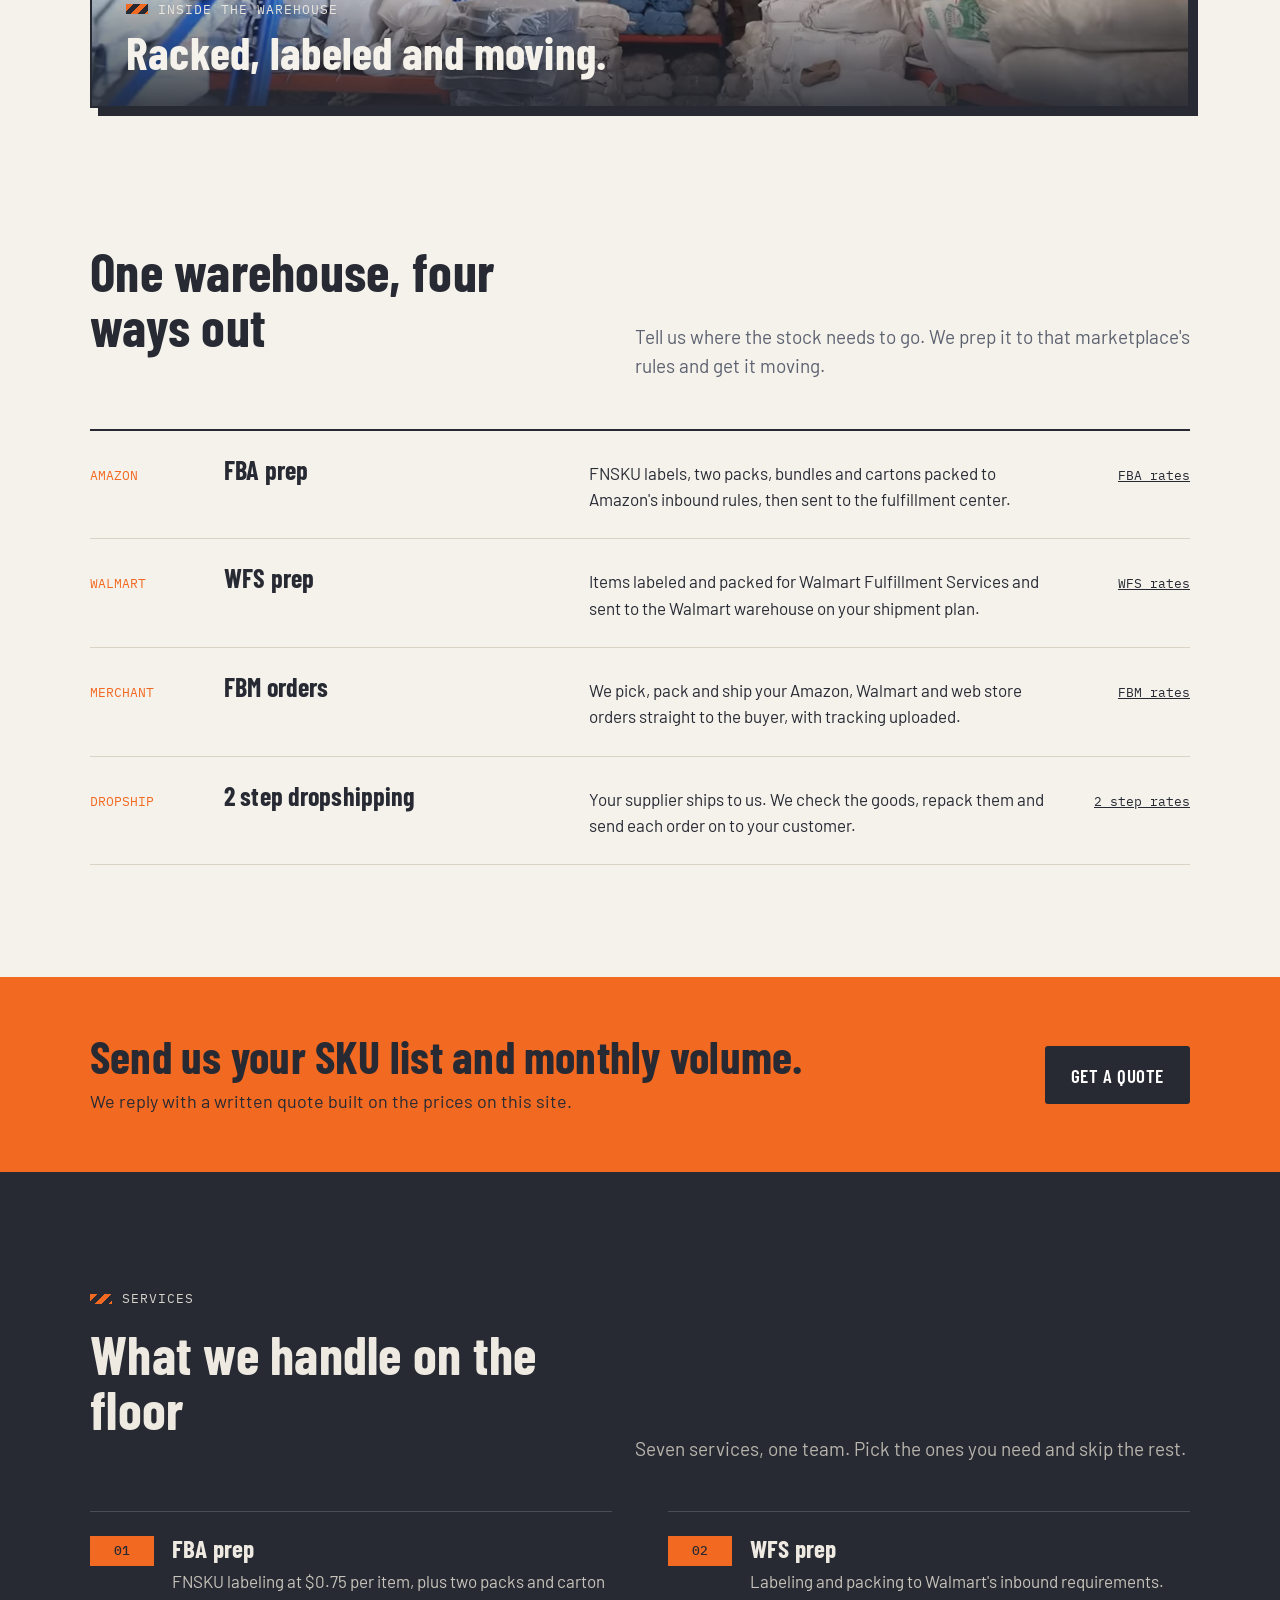
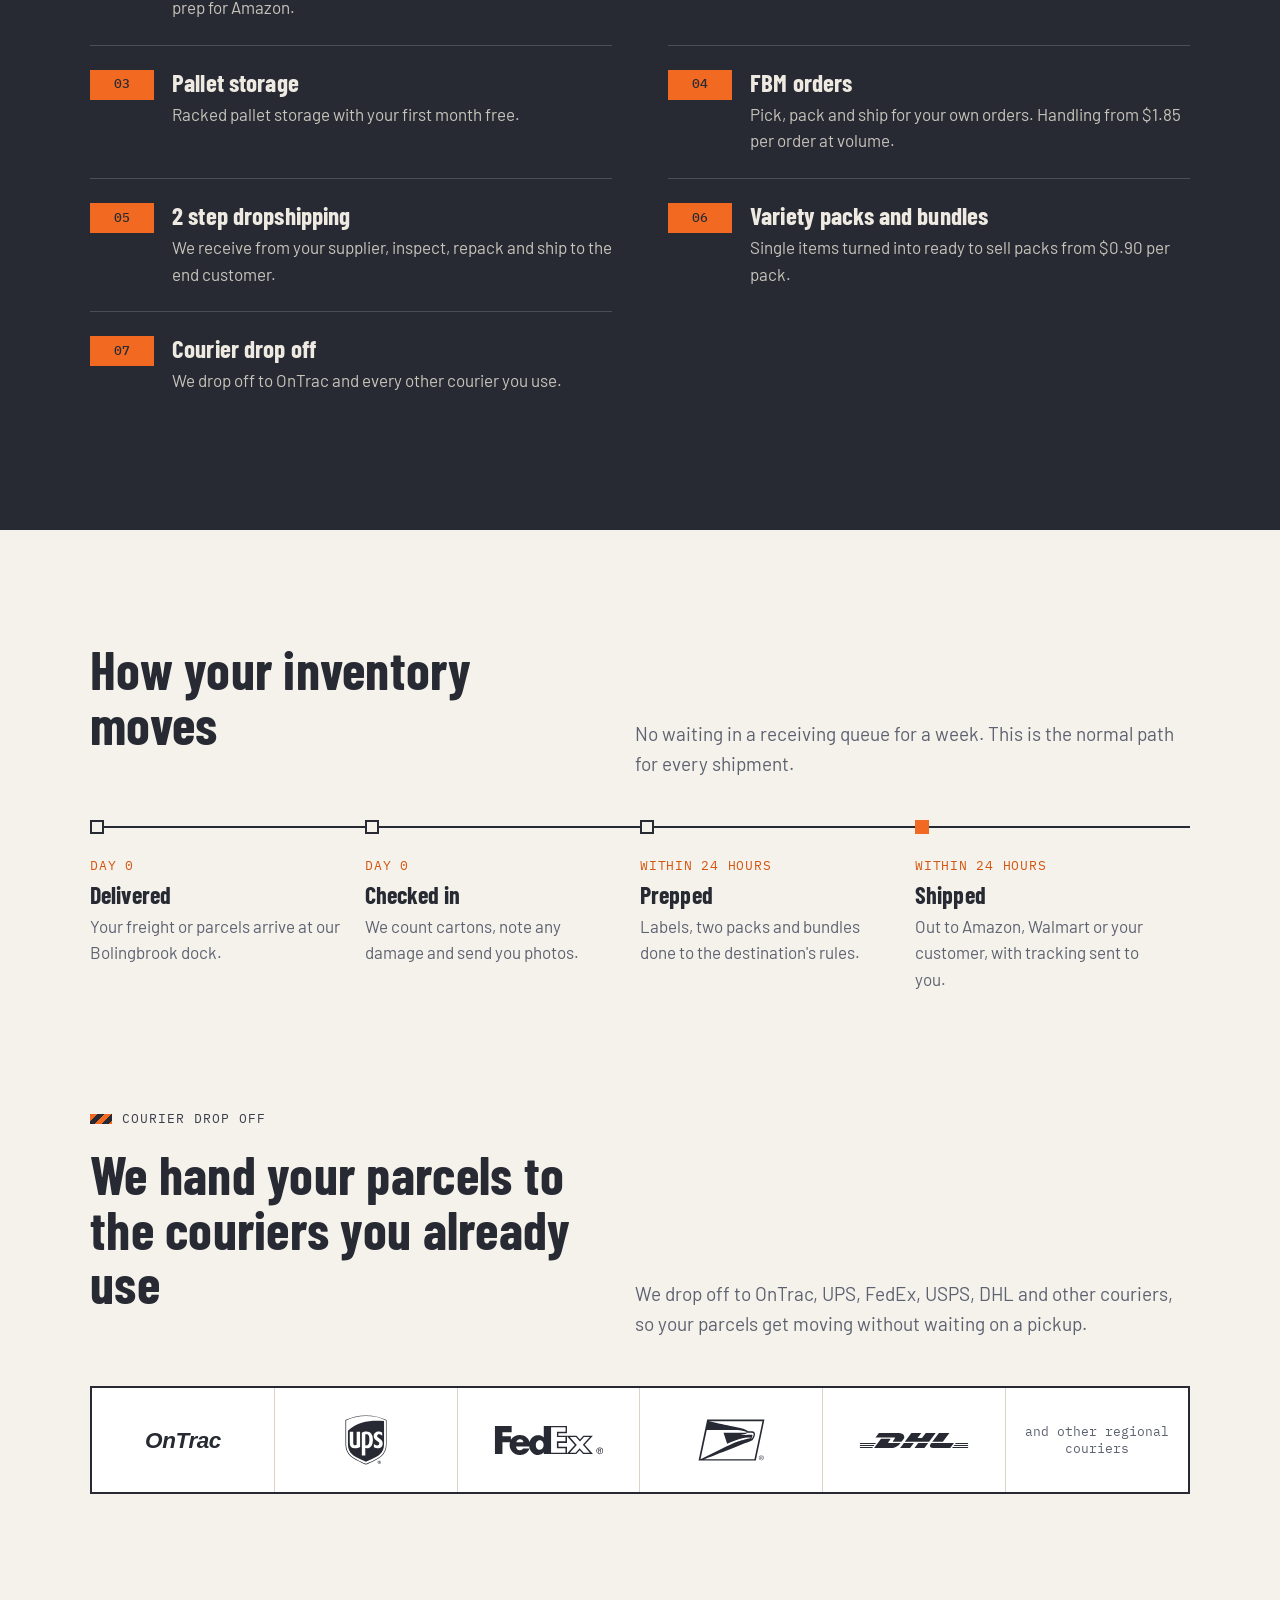
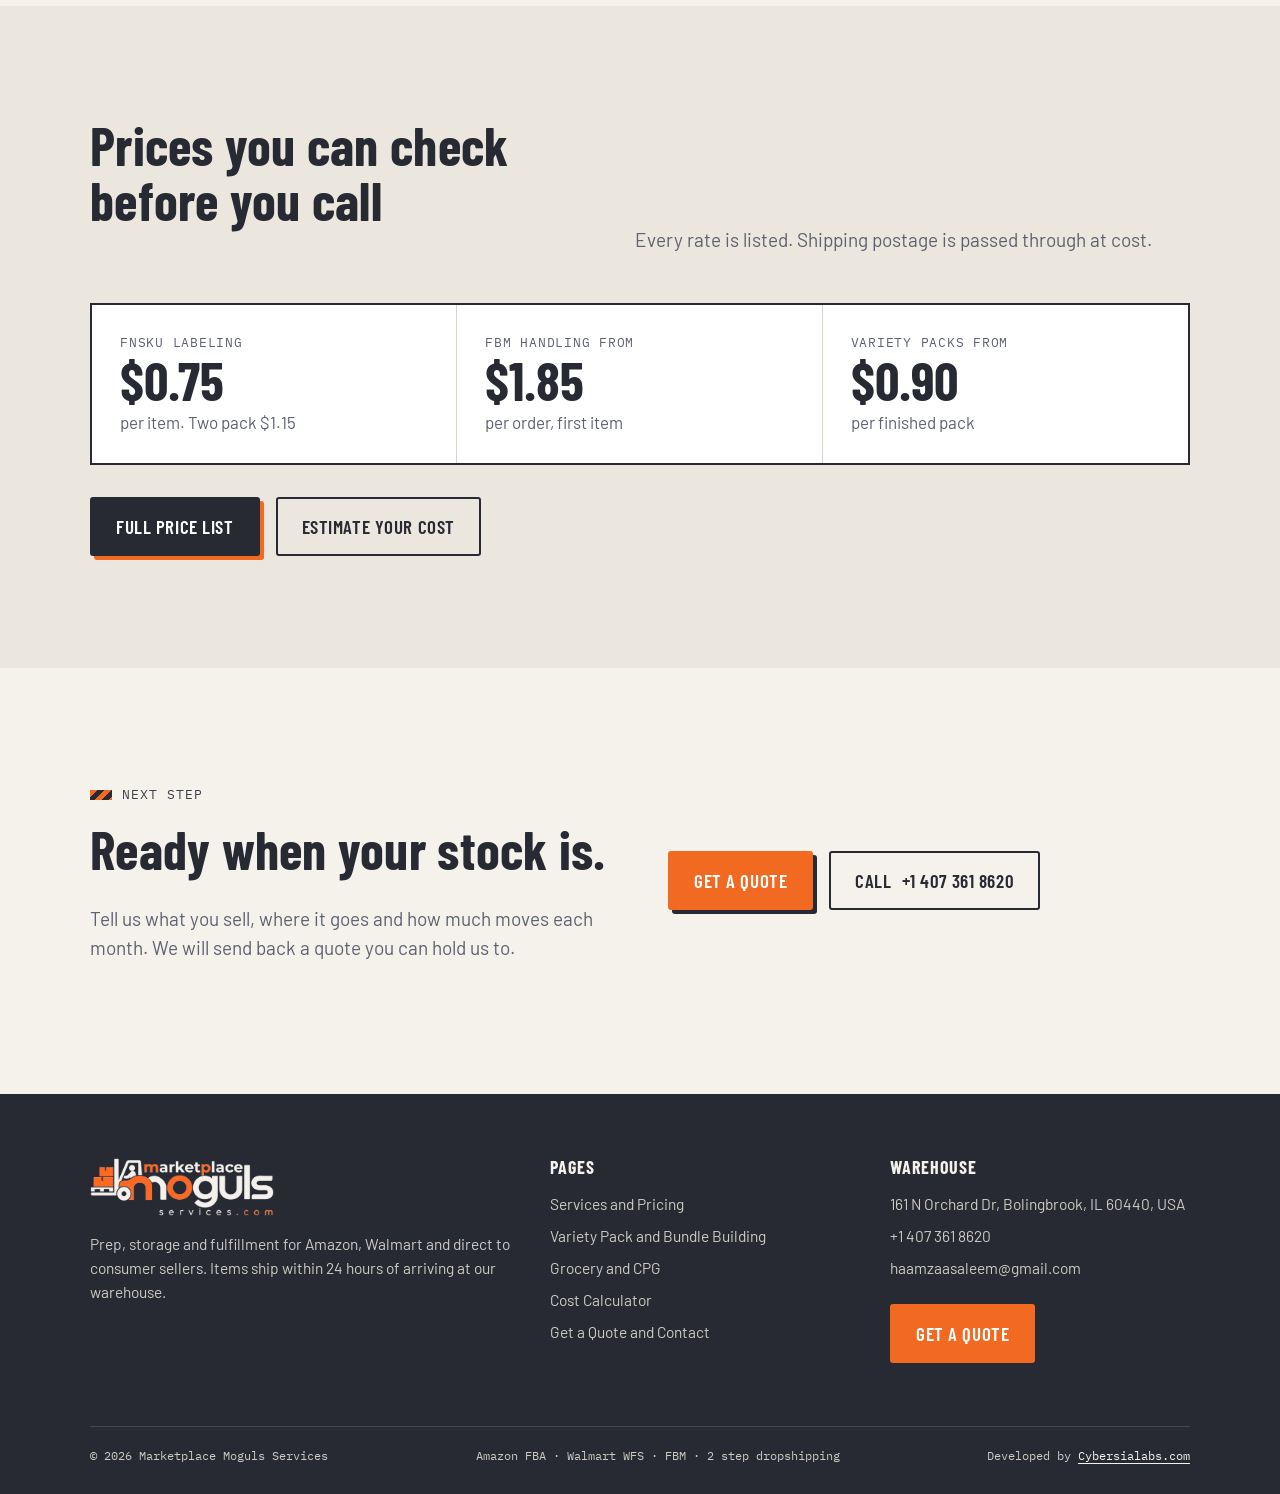
==== commit fd0444f9: "Add merged warehouse video to the home page Cuts an aisle walk, a pass along carton shelving and a w" ====
--- a/index.html
+++ b/index.html
@@ -227,12 +227,13 @@
   </div>
 </section>
 
-<!-- Warehouse video. Add assets/video/warehouse.mp4 and this section appears; without the file it stays hidden. -->
+<!-- Warehouse video. If assets/video/warehouse.mp4 is missing, this section stays hidden. -->
 <section class="video-band is-pending" data-video>
   <div class="wrap">
     <div class="video-frame">
-      <video muted loop playsinline preload="metadata" aria-label="Footage from inside a warehouse">
+      <video muted loop playsinline preload="metadata" poster="assets/video/warehouse-poster.jpg" aria-label="Footage from inside a warehouse">
         <source src="assets/video/warehouse.mp4" type="video/mp4">
+        <source src="assets/video/warehouse.webm" type="video/webm">
       </video>
       <div class="video-caption">
         <div class="tag">Inside the warehouse</div>
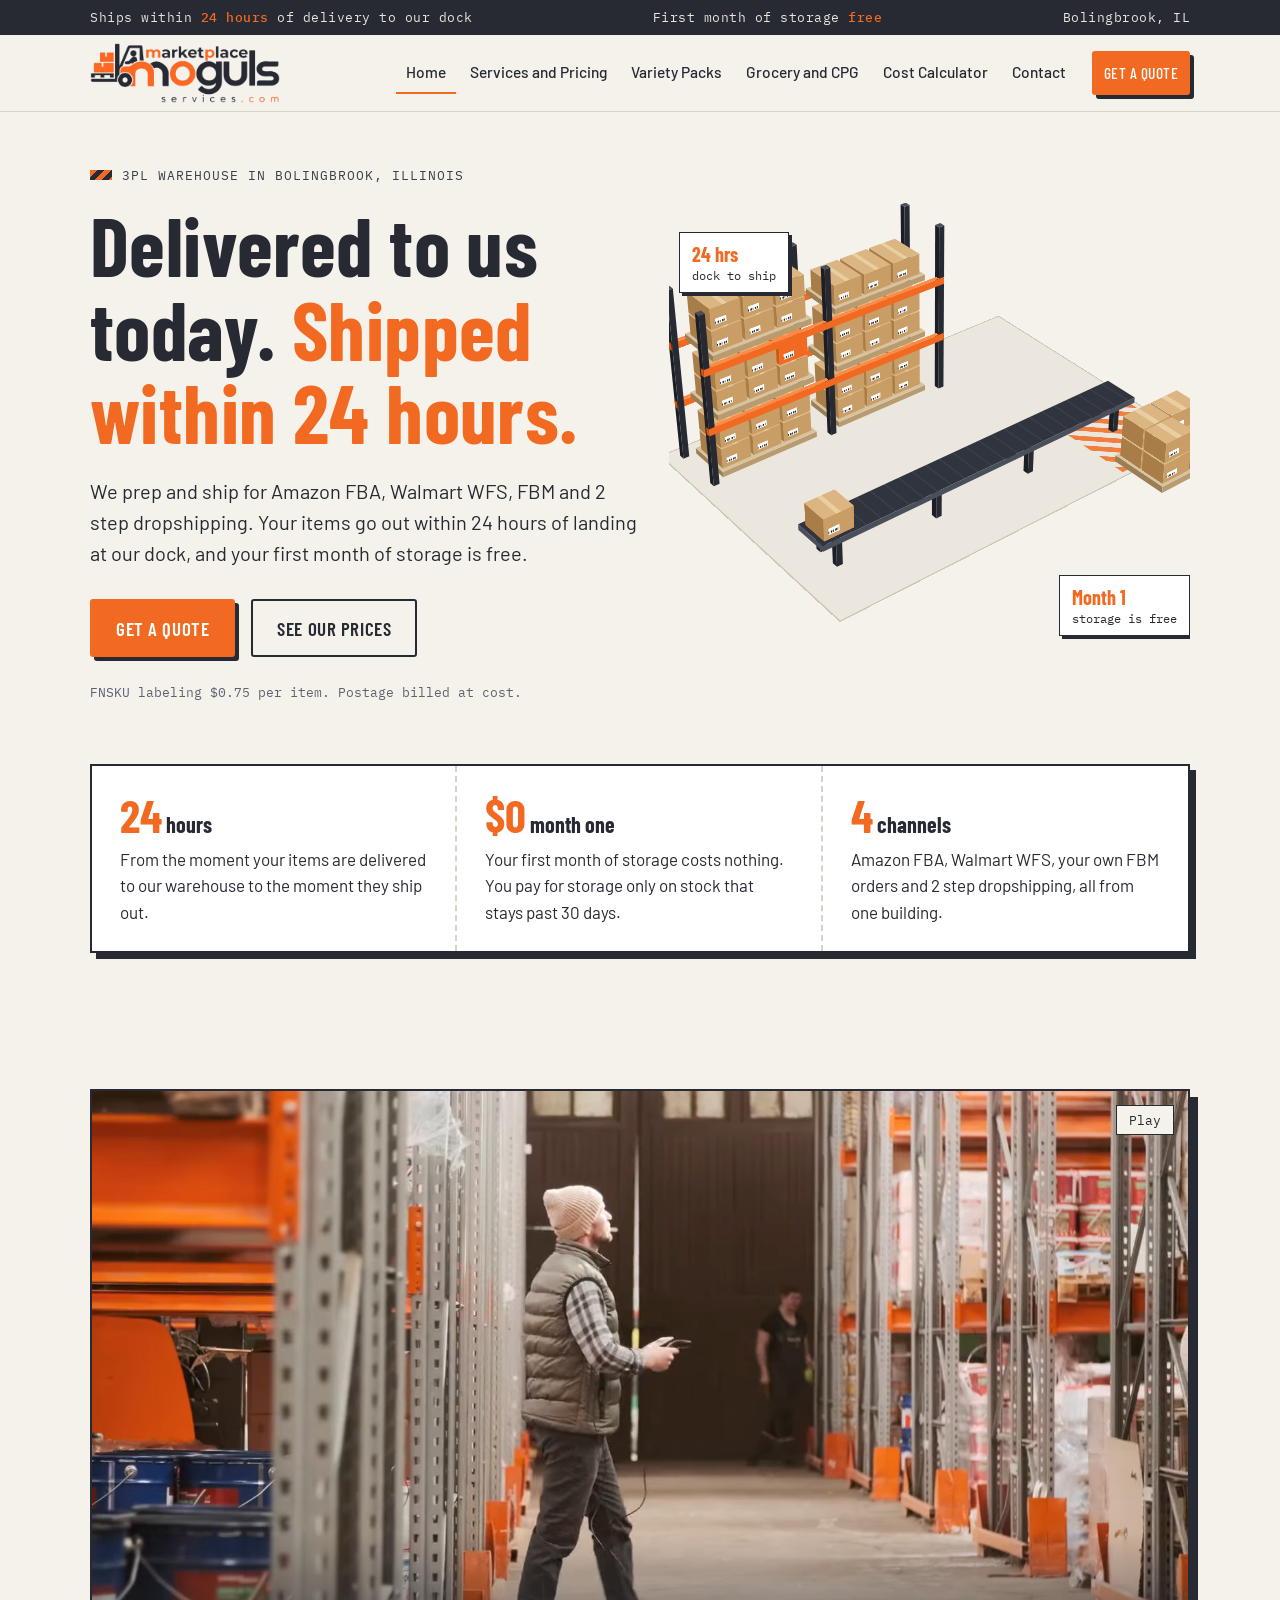
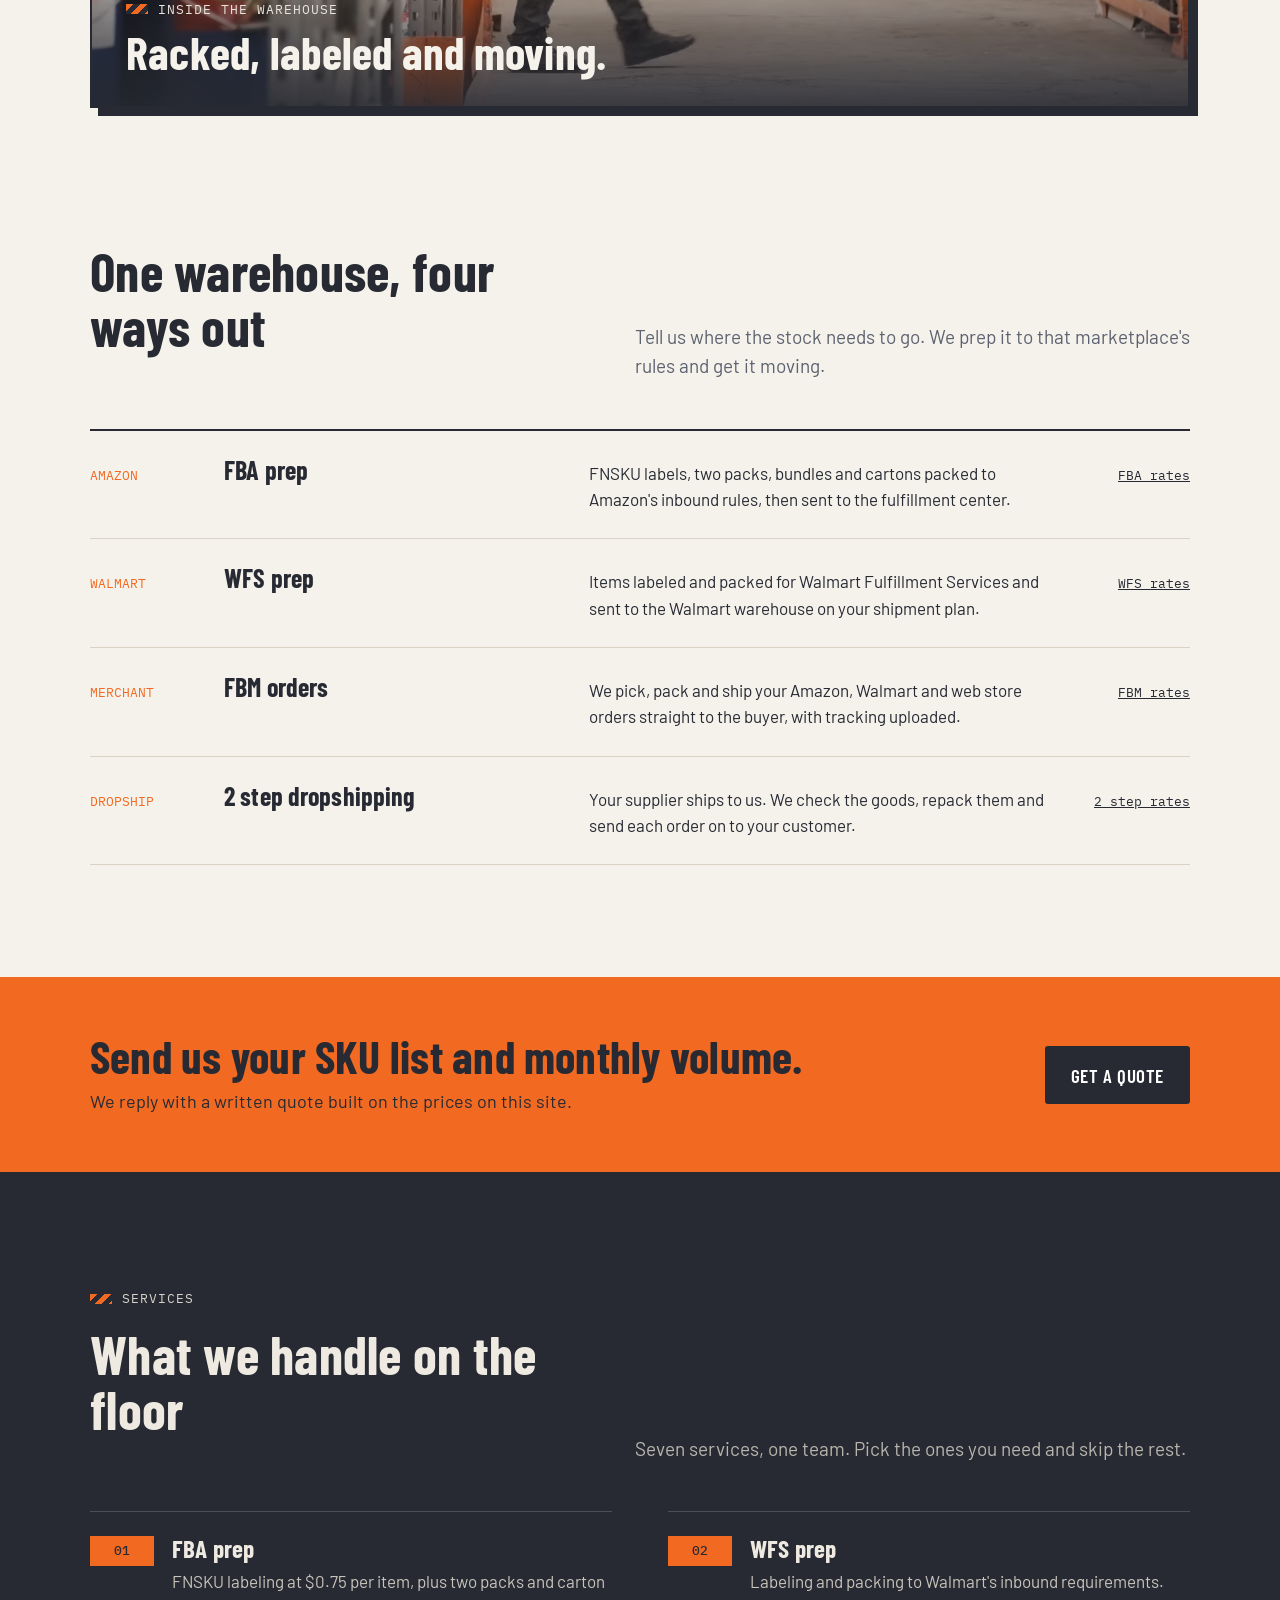
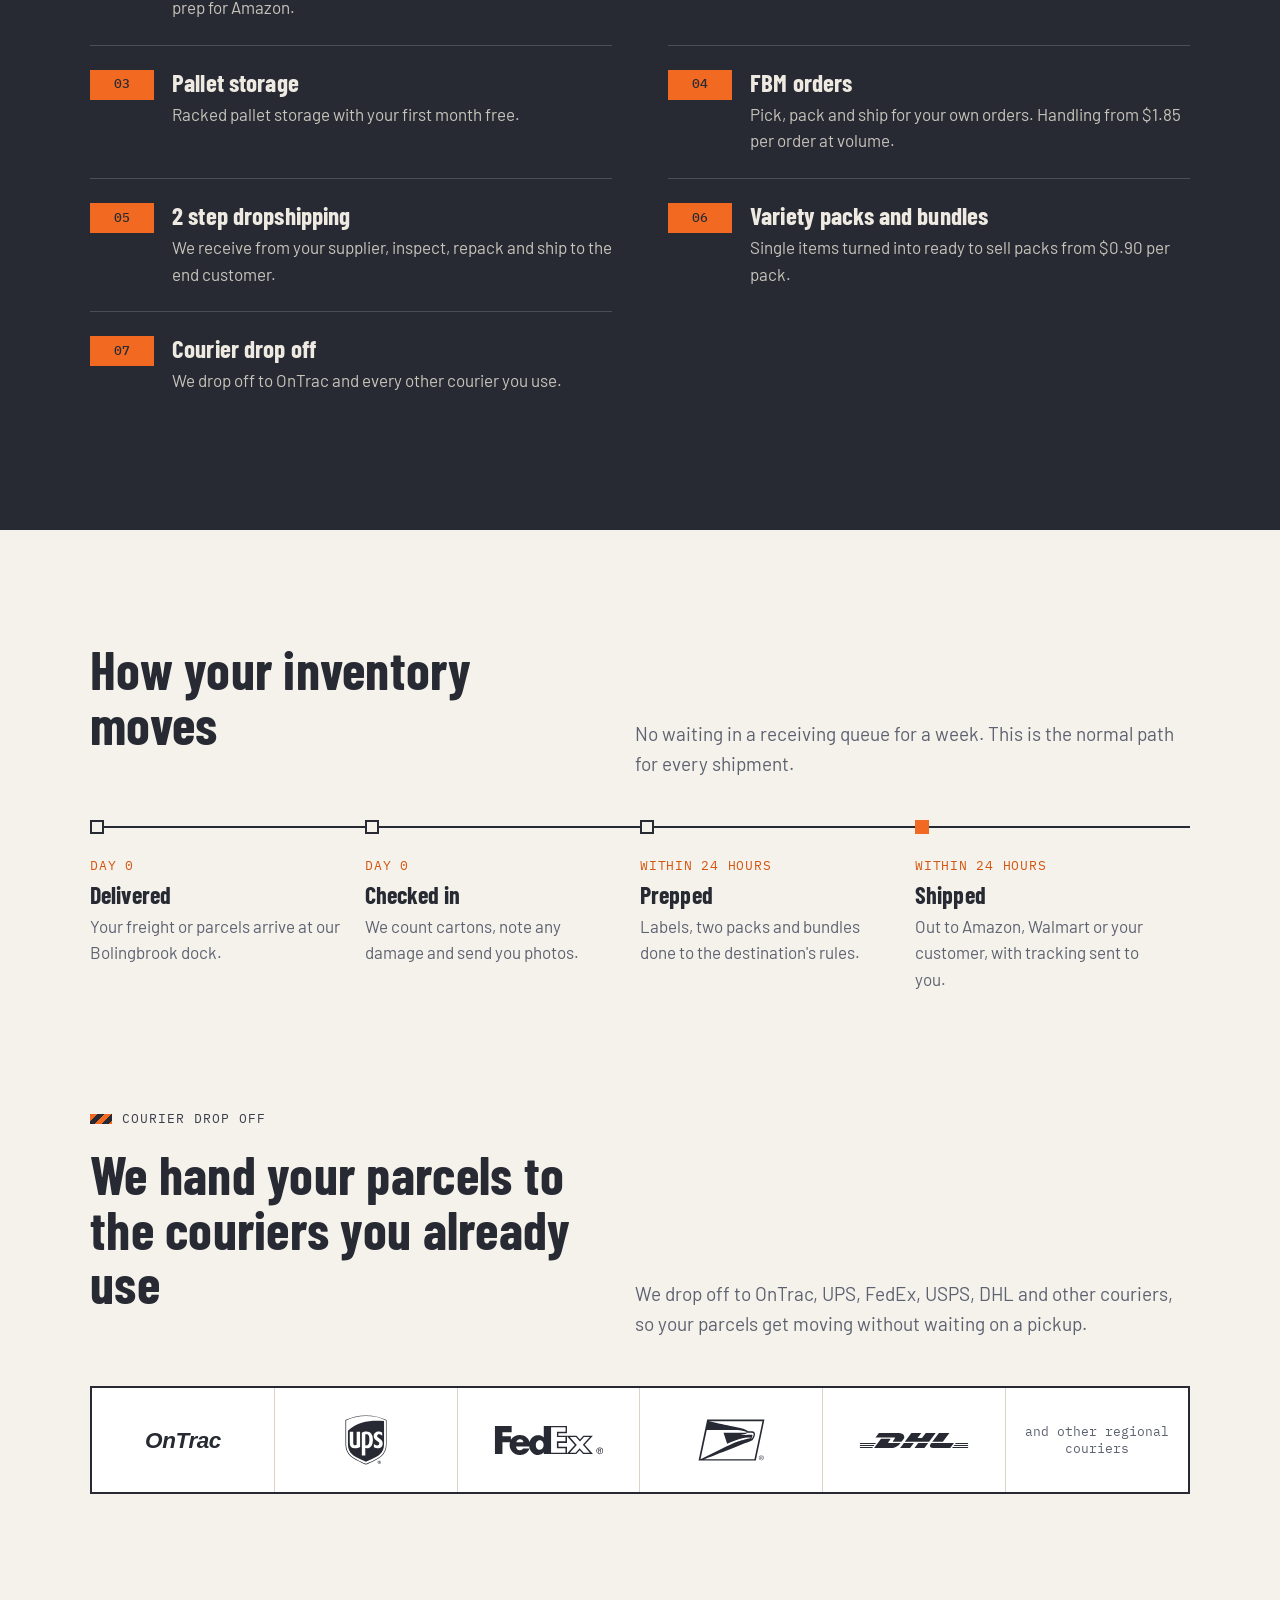
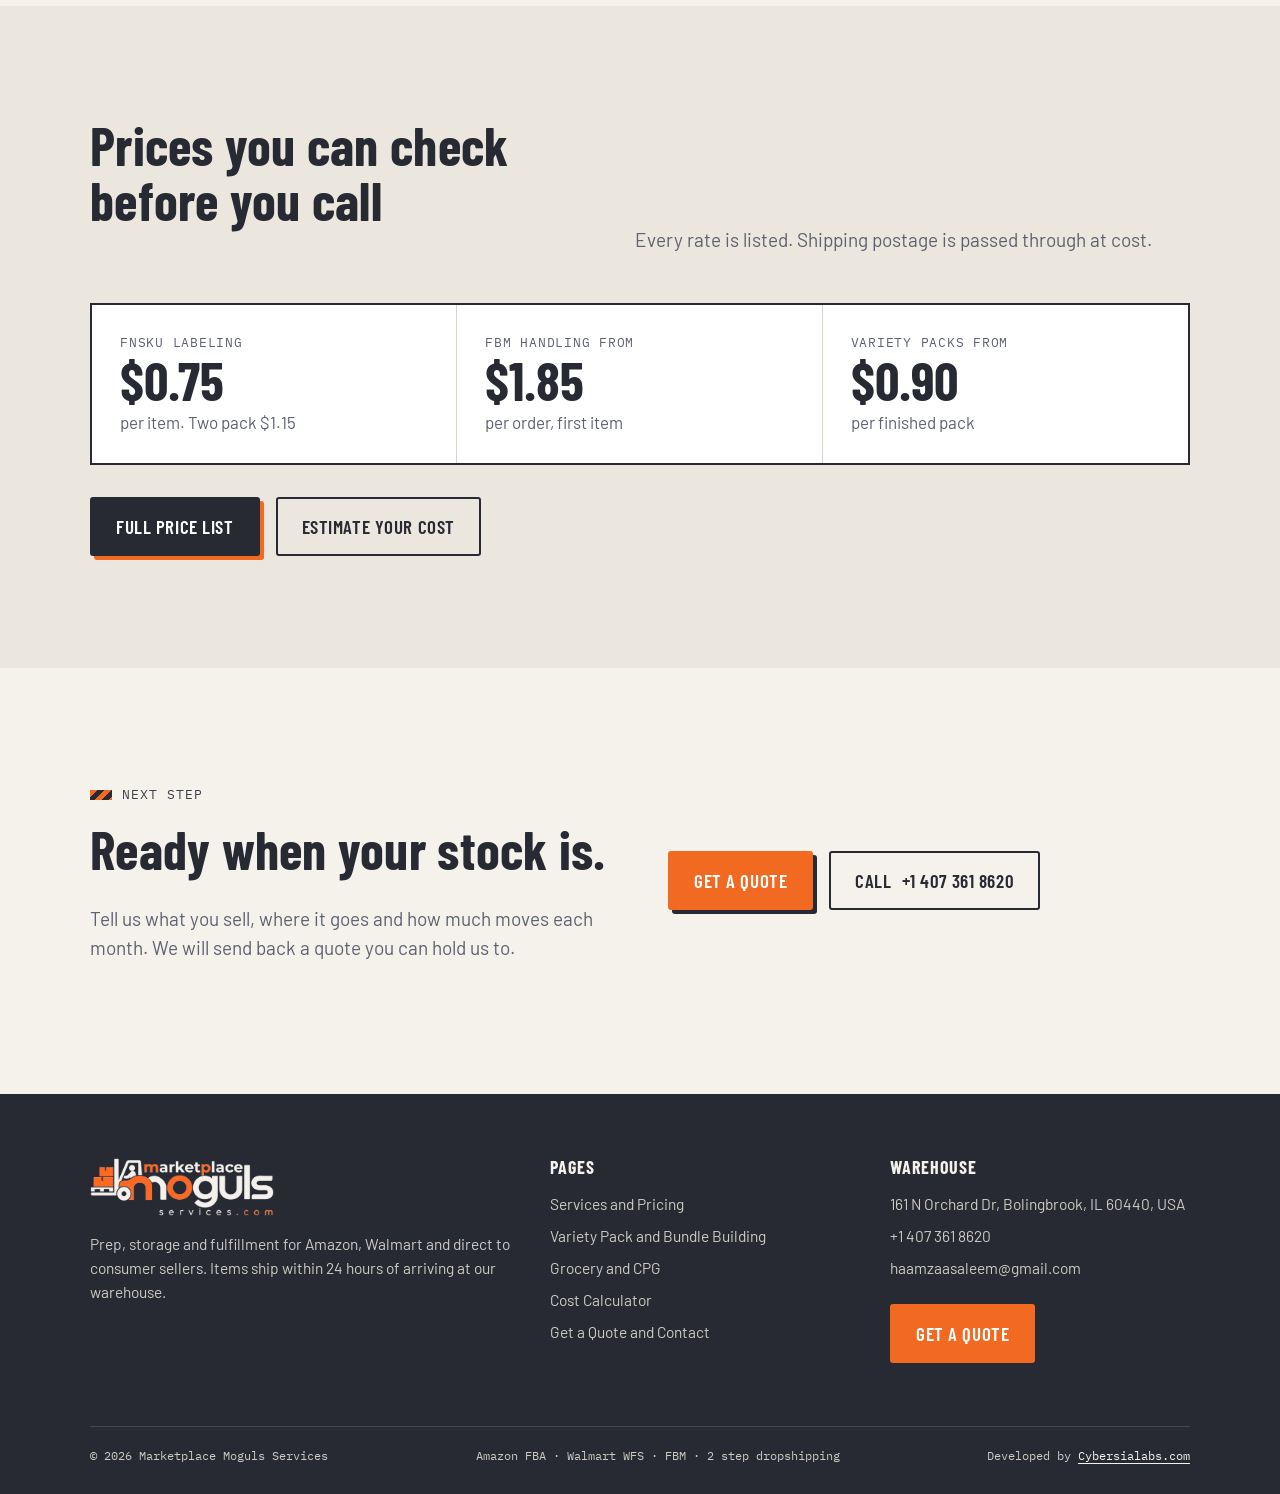
==== commit 57f3bc4e: "Fix warehouse video not showing on mobile The section stayed hidden until the browser loaded the vid" ====
--- a/index.html
+++ b/index.html
@@ -228,7 +228,7 @@
 </section>
 
 <!-- Warehouse video. If assets/video/warehouse.mp4 is missing, this section stays hidden. -->
-<section class="video-band is-pending" data-video>
+<section class="video-band" data-video>
   <div class="wrap">
     <div class="video-frame">
       <video muted loop playsinline preload="metadata" poster="assets/video/warehouse-poster.jpg" aria-label="Footage from inside a warehouse">
--- a/assets/css/style.css
+++ b/assets/css/style.css
@@ -701,7 +701,6 @@
 
 /* ---------- warehouse video ---------- */
 .video-band { padding: 24px 0 clamp(64px, 9vw, 112px); }
-.video-band.is-pending { display: none; }
 .video-frame {
   position: relative;
   aspect-ratio: 16 / 9;
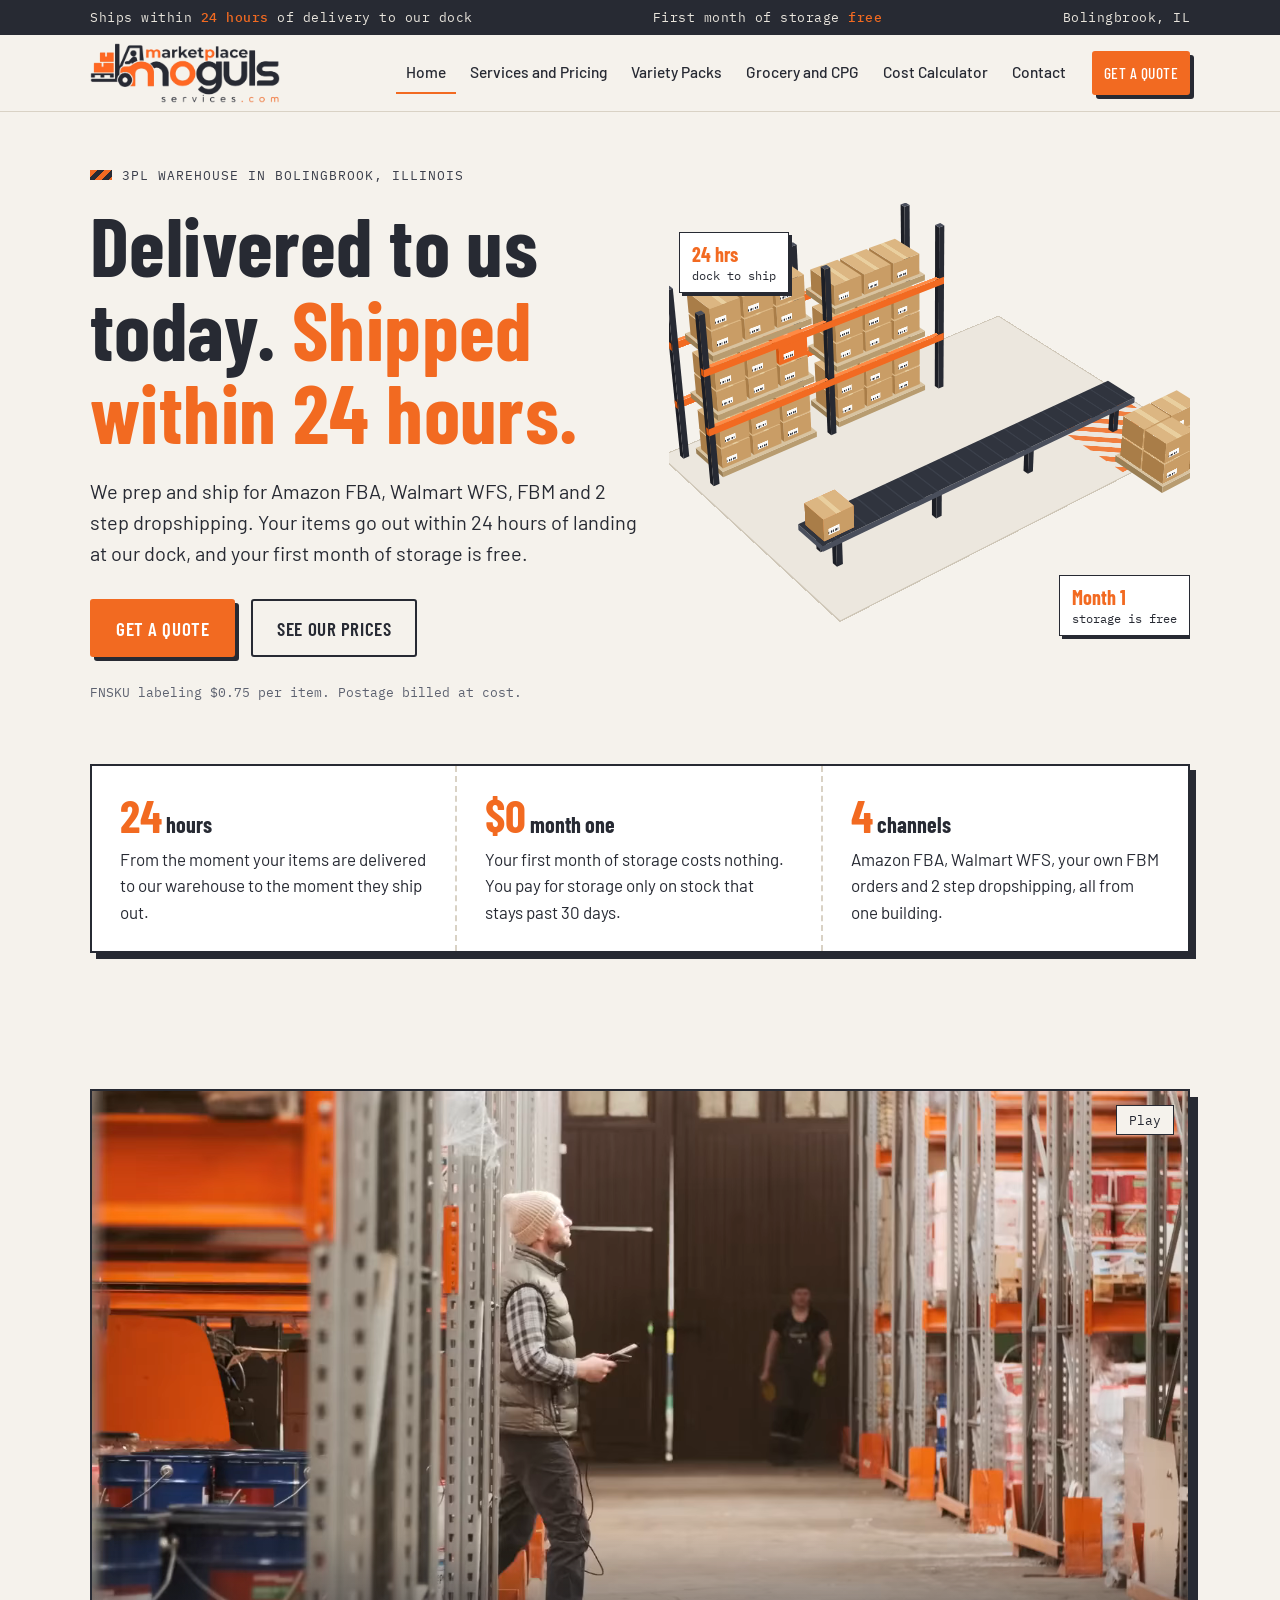
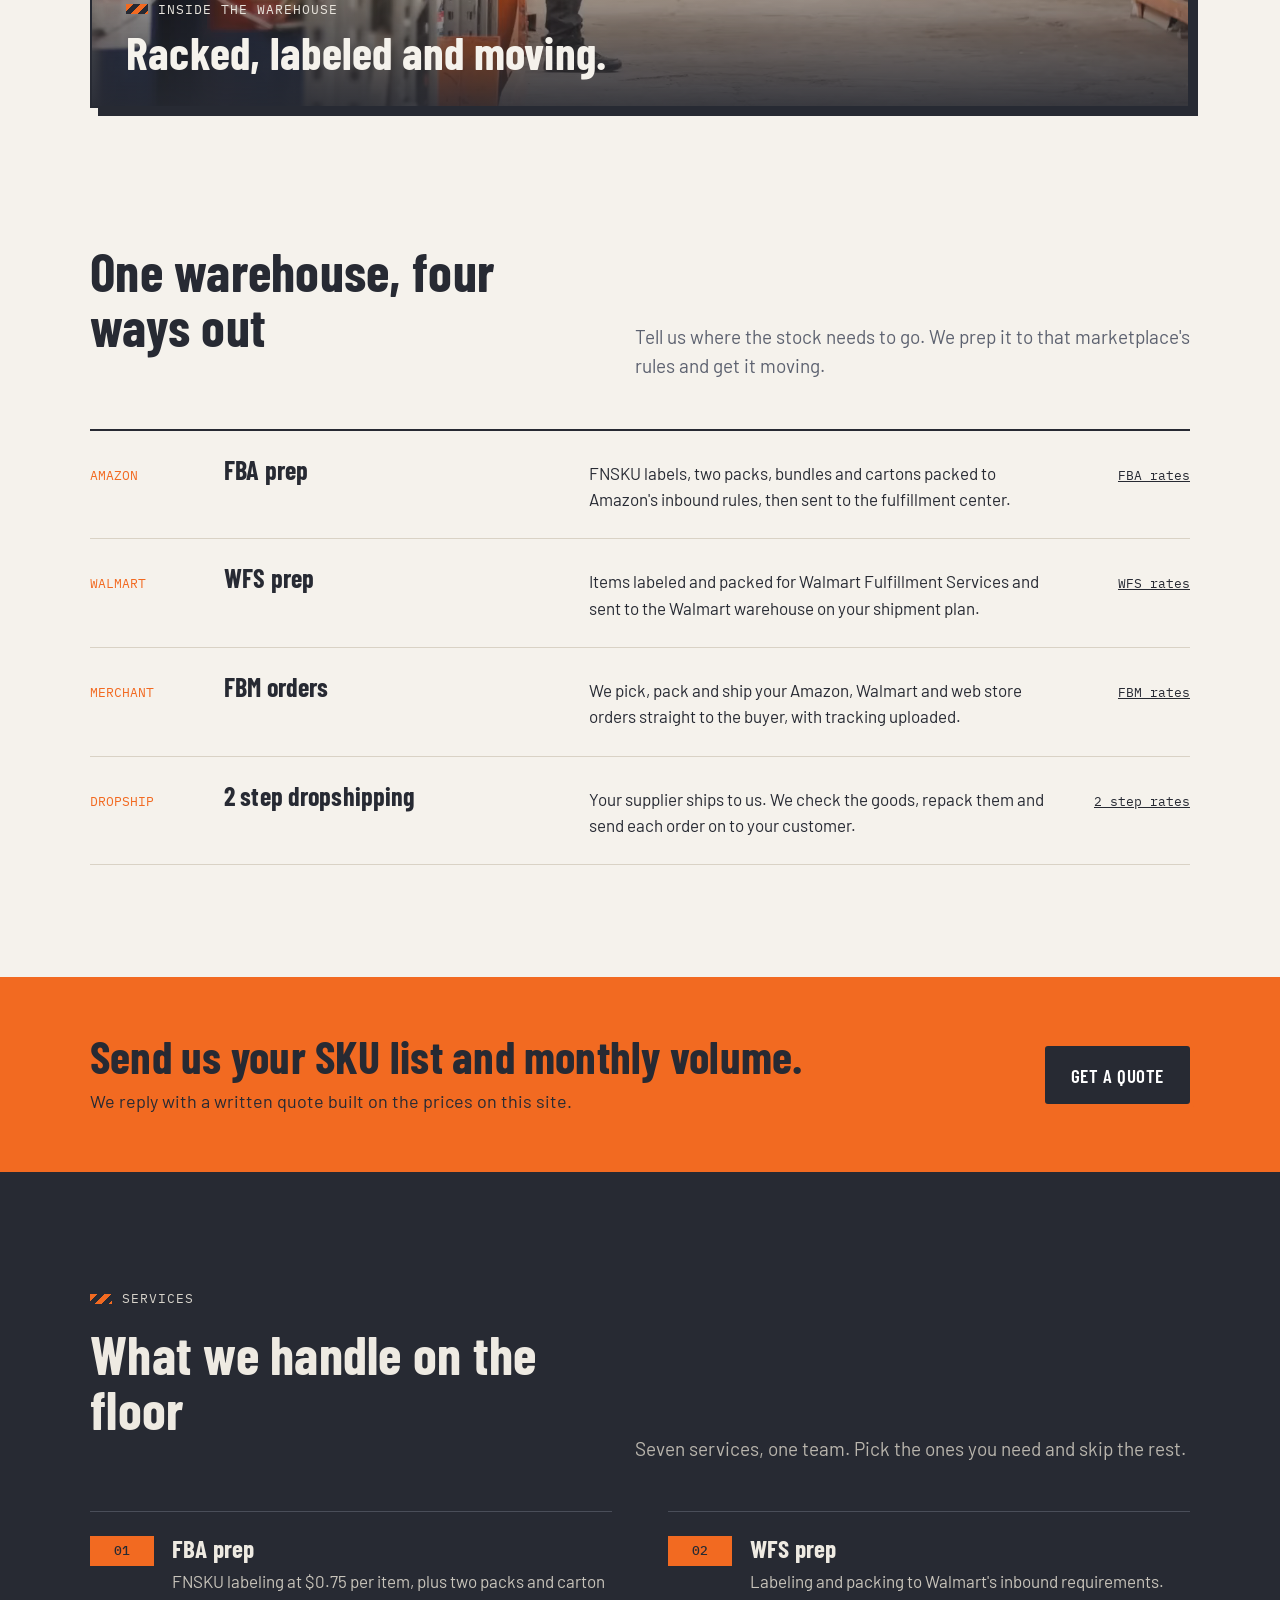
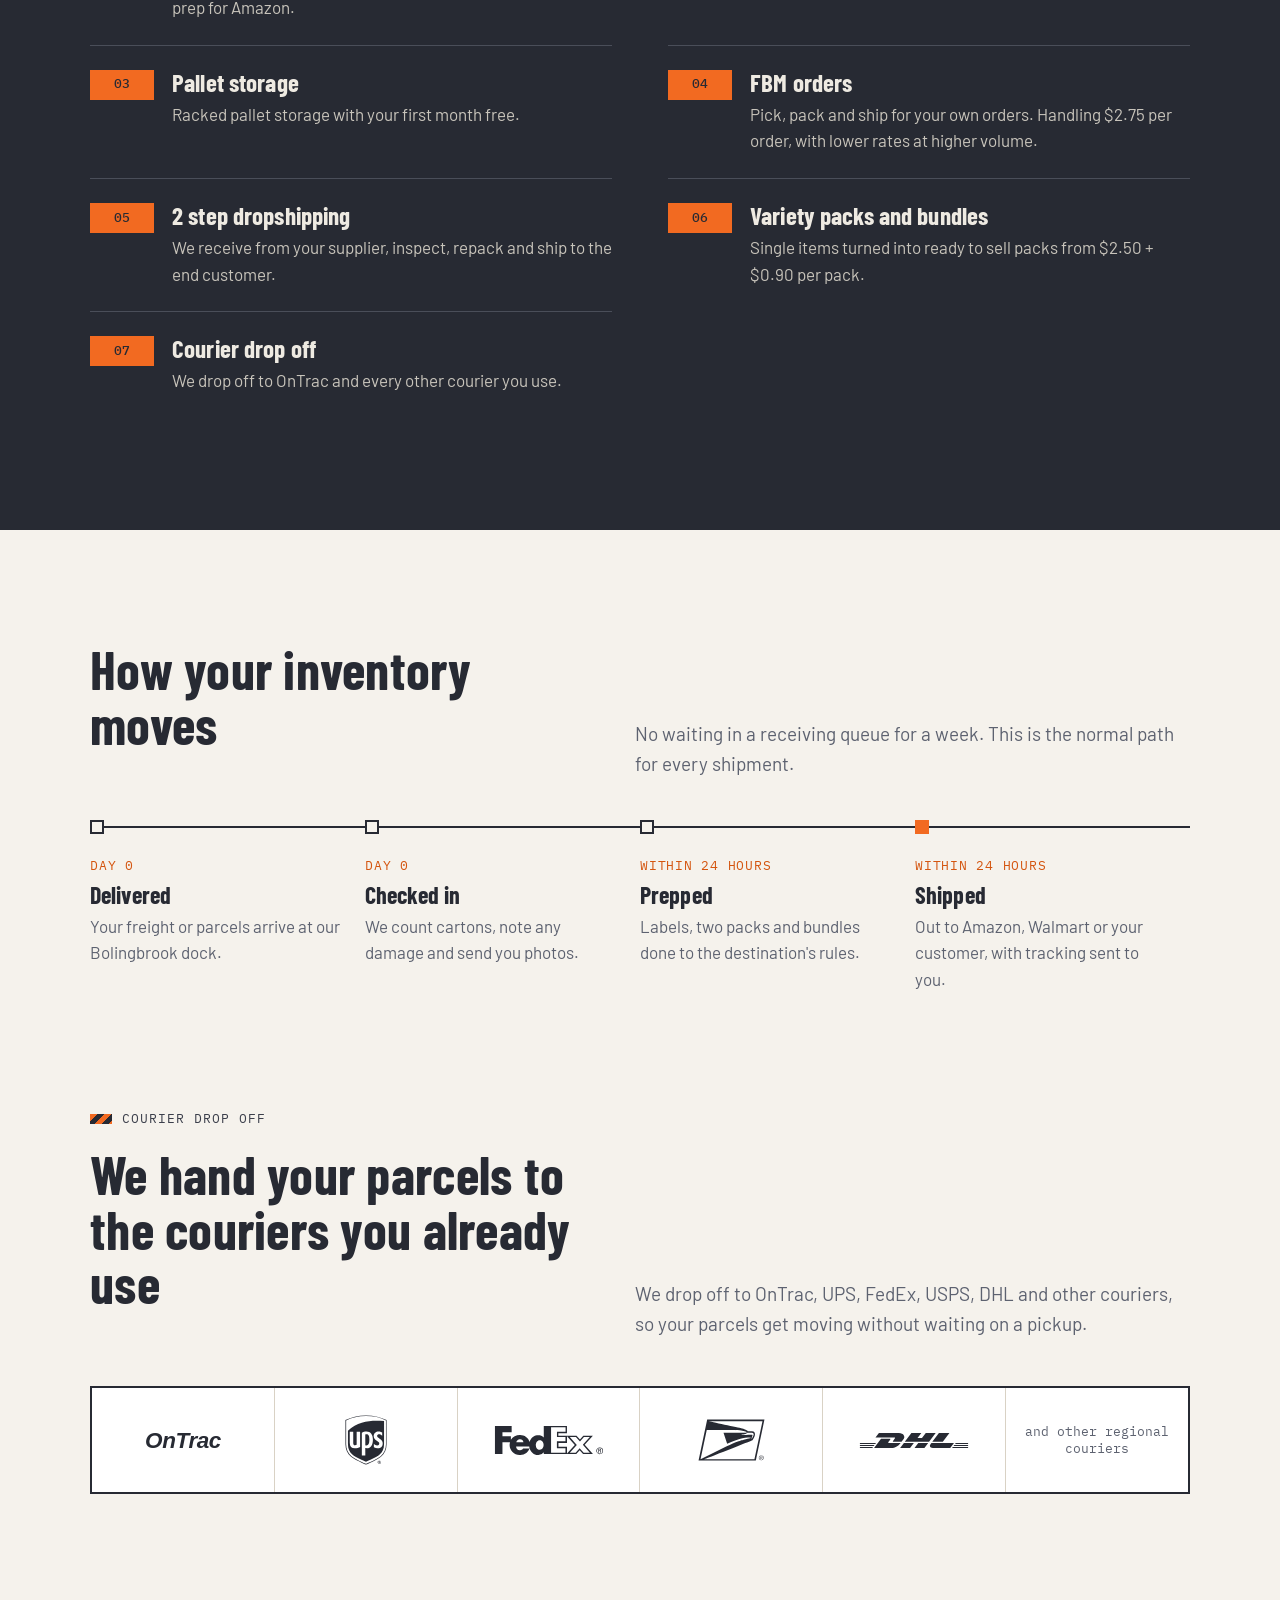
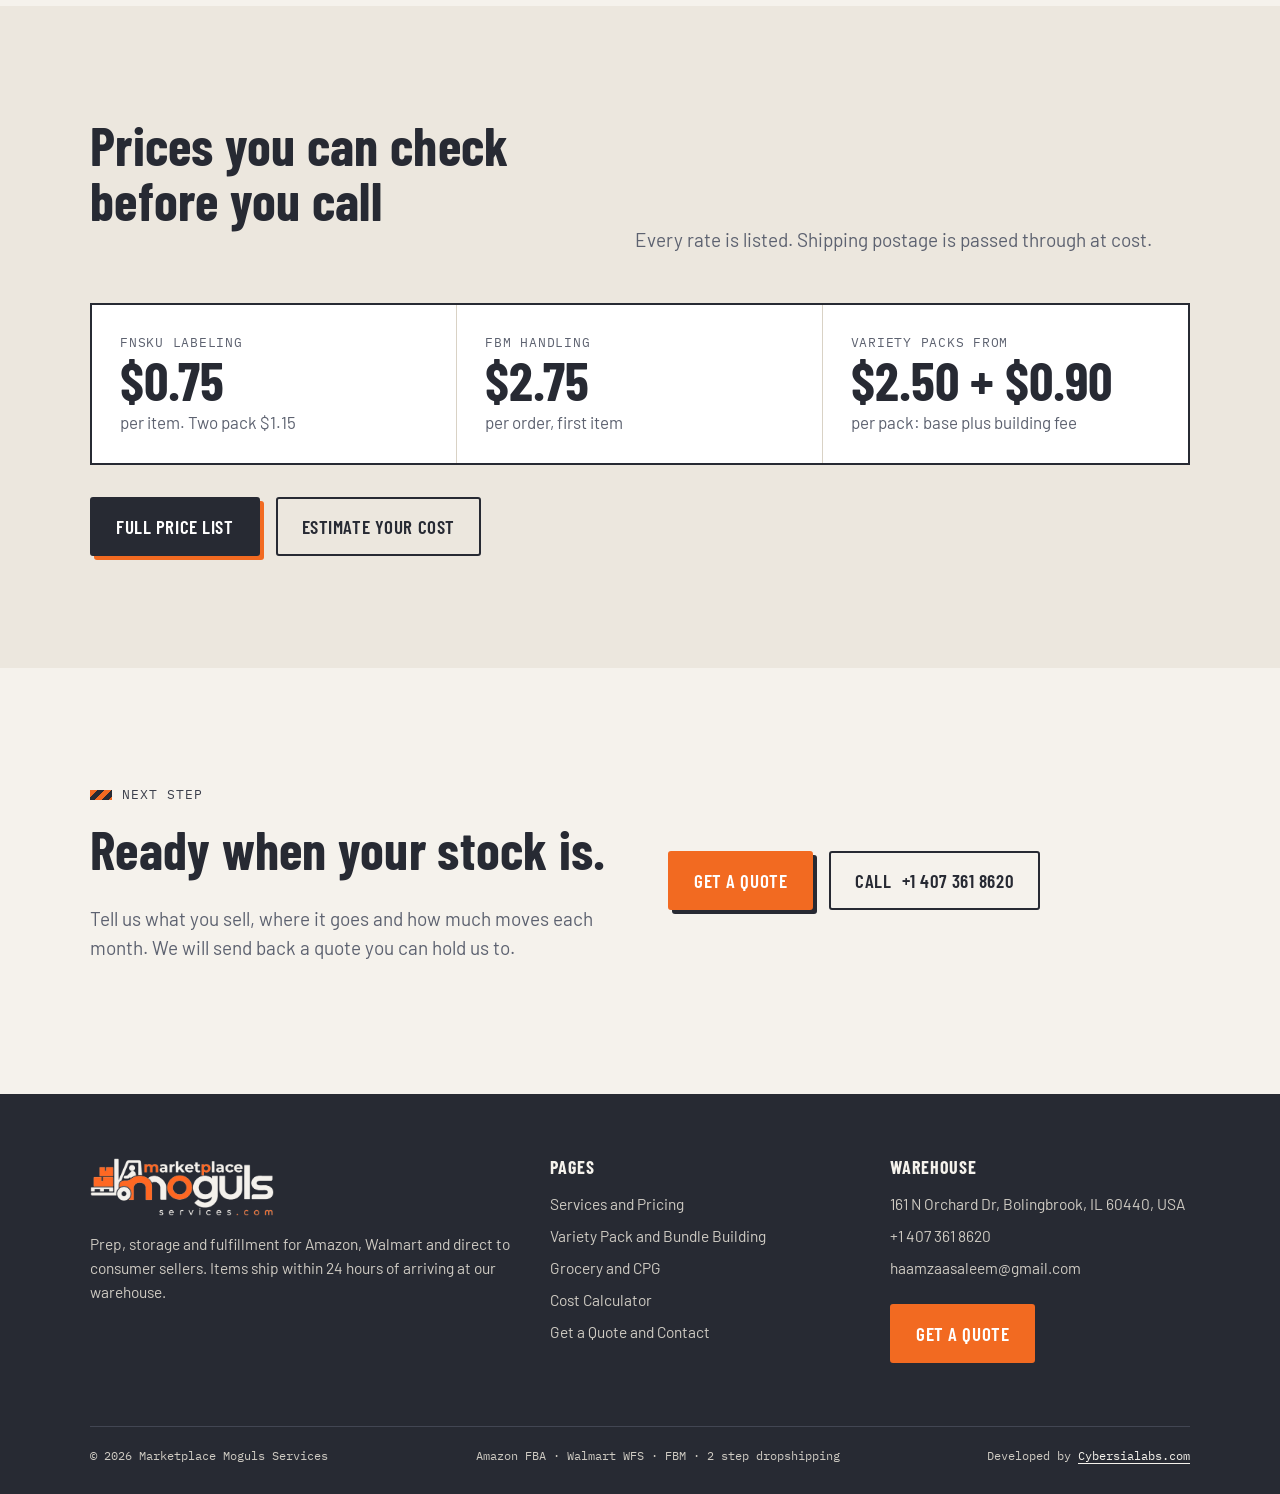
==== commit cfab4d09: "Apply pricing feedback and add grocery pack video slot FBM and 2 step now show the standard $2.75 pe" ====
--- a/index.html
+++ b/index.html
@@ -302,9 +302,9 @@
       <a class="aisle" href="services.html#fba"><span class="num">01</span><div><h3>FBA prep</h3><p>FNSKU labeling at <span data-price="fnsku.perItem">$0.75</span> per item, plus two packs and carton prep for Amazon.</p></div></a>
       <a class="aisle" href="services.html#wfs"><span class="num">02</span><div><h3>WFS prep</h3><p>Labeling and packing to Walmart's inbound requirements.</p></div></a>
       <a class="aisle" href="services.html#storage"><span class="num">03</span><div><h3>Pallet storage</h3><p>Racked pallet storage with your first month free.</p></div></a>
-      <a class="aisle" href="services.html#fbm"><span class="num">04</span><div><h3>FBM orders</h3><p>Pick, pack and ship for your own orders. Handling from <span data-price="d.fbmFrom">$1.85</span> per order at volume.</p></div></a>
+      <a class="aisle" href="services.html#fbm"><span class="num">04</span><div><h3>FBM orders</h3><p>Pick, pack and ship for your own orders. Handling <span data-price="d.fbmFrom">$2.75</span> per order, with lower rates at higher volume.</p></div></a>
       <a class="aisle" href="services.html#two-step"><span class="num">05</span><div><h3>2 step dropshipping</h3><p>We receive from your supplier, inspect, repack and ship to the end customer.</p></div></a>
-      <a class="aisle" href="bundles.html"><span class="num">06</span><div><h3>Variety packs and bundles</h3><p>Single items turned into ready to sell packs from <span data-price="d.bundleFrom">$0.90</span> per pack.</p></div></a>
+      <a class="aisle" href="bundles.html"><span class="num">06</span><div><h3>Variety packs and bundles</h3><p>Single items turned into ready to sell packs from <span data-bundle-from>$2.50 + $0.90</span> per pack.</p></div></a>
       <a class="aisle" href="services.html#courier"><span class="num">07</span><div><h3>Courier drop off</h3><p>We drop off to OnTrac and every other courier you use.</p></div></a>
     </div>
   </div>
@@ -358,14 +358,14 @@
         <div class="unit">per item. Two pack <span data-price="d.twoPack">$1.15</span></div>
       </div>
       <div>
-        <div class="from">FBM handling from</div>
-        <div class="amt" data-price="d.fbmFrom">$1.85</div>
+        <div class="from">FBM handling</div>
+        <div class="amt" data-price="d.fbmFrom">$2.75</div>
         <div class="unit">per order, first item</div>
       </div>
       <div>
         <div class="from">Variety packs from</div>
-        <div class="amt" data-price="d.bundleFrom">$0.90</div>
-        <div class="unit">per finished pack</div>
+        <div class="amt" data-bundle-from>$2.50 + $0.90</div>
+        <div class="unit">per pack: base plus building fee</div>
       </div>
     </div>
     <div class="btn-row" style="margin-top:32px">
--- a/assets/css/style.css
+++ b/assets/css/style.css
@@ -736,3 +736,7 @@
   cursor: pointer;
 }
 @media (max-width: 620px) { .video-frame { aspect-ratio: 4 / 3; } }
+
+/* variety pack page: video takes the 3D pack's place when the clip exists */
+.video-band.pack-video { padding: 0; }
+.pack-media:has([data-video]) .media-fallback { display: none; }
